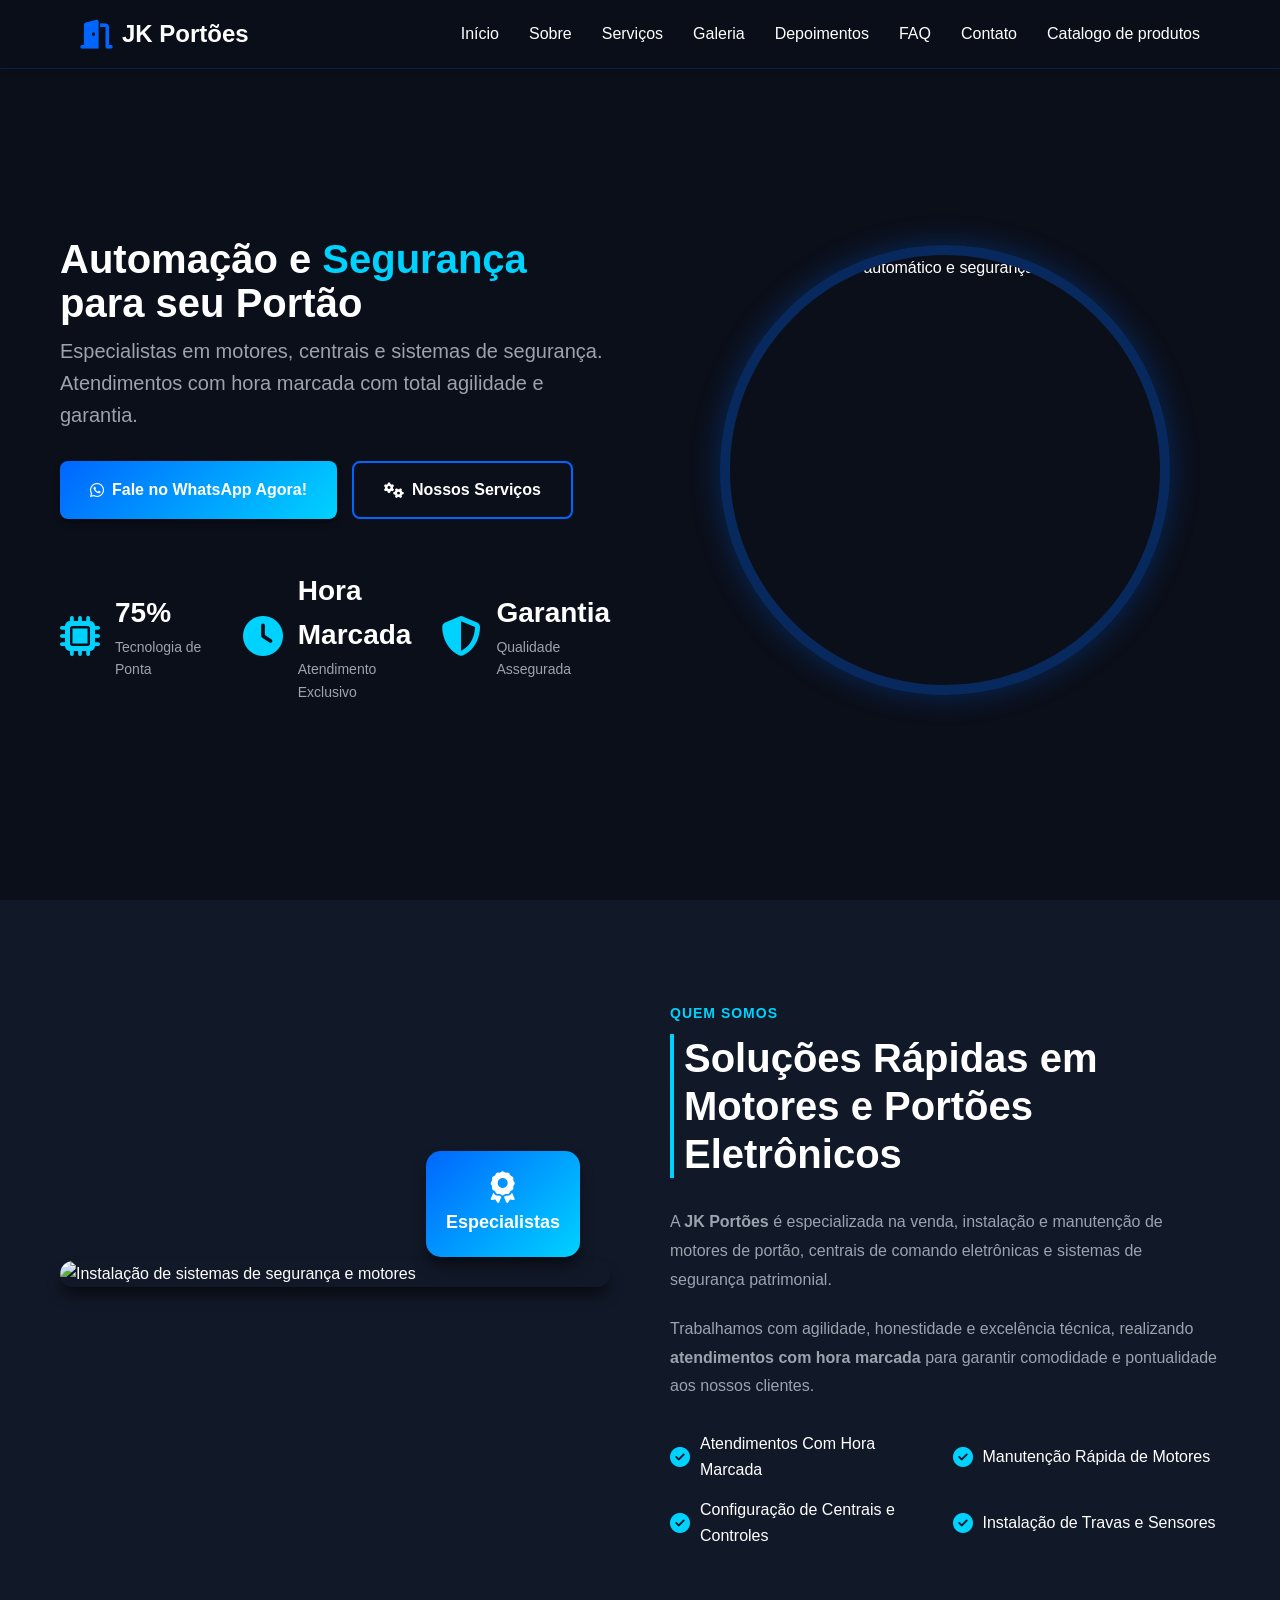
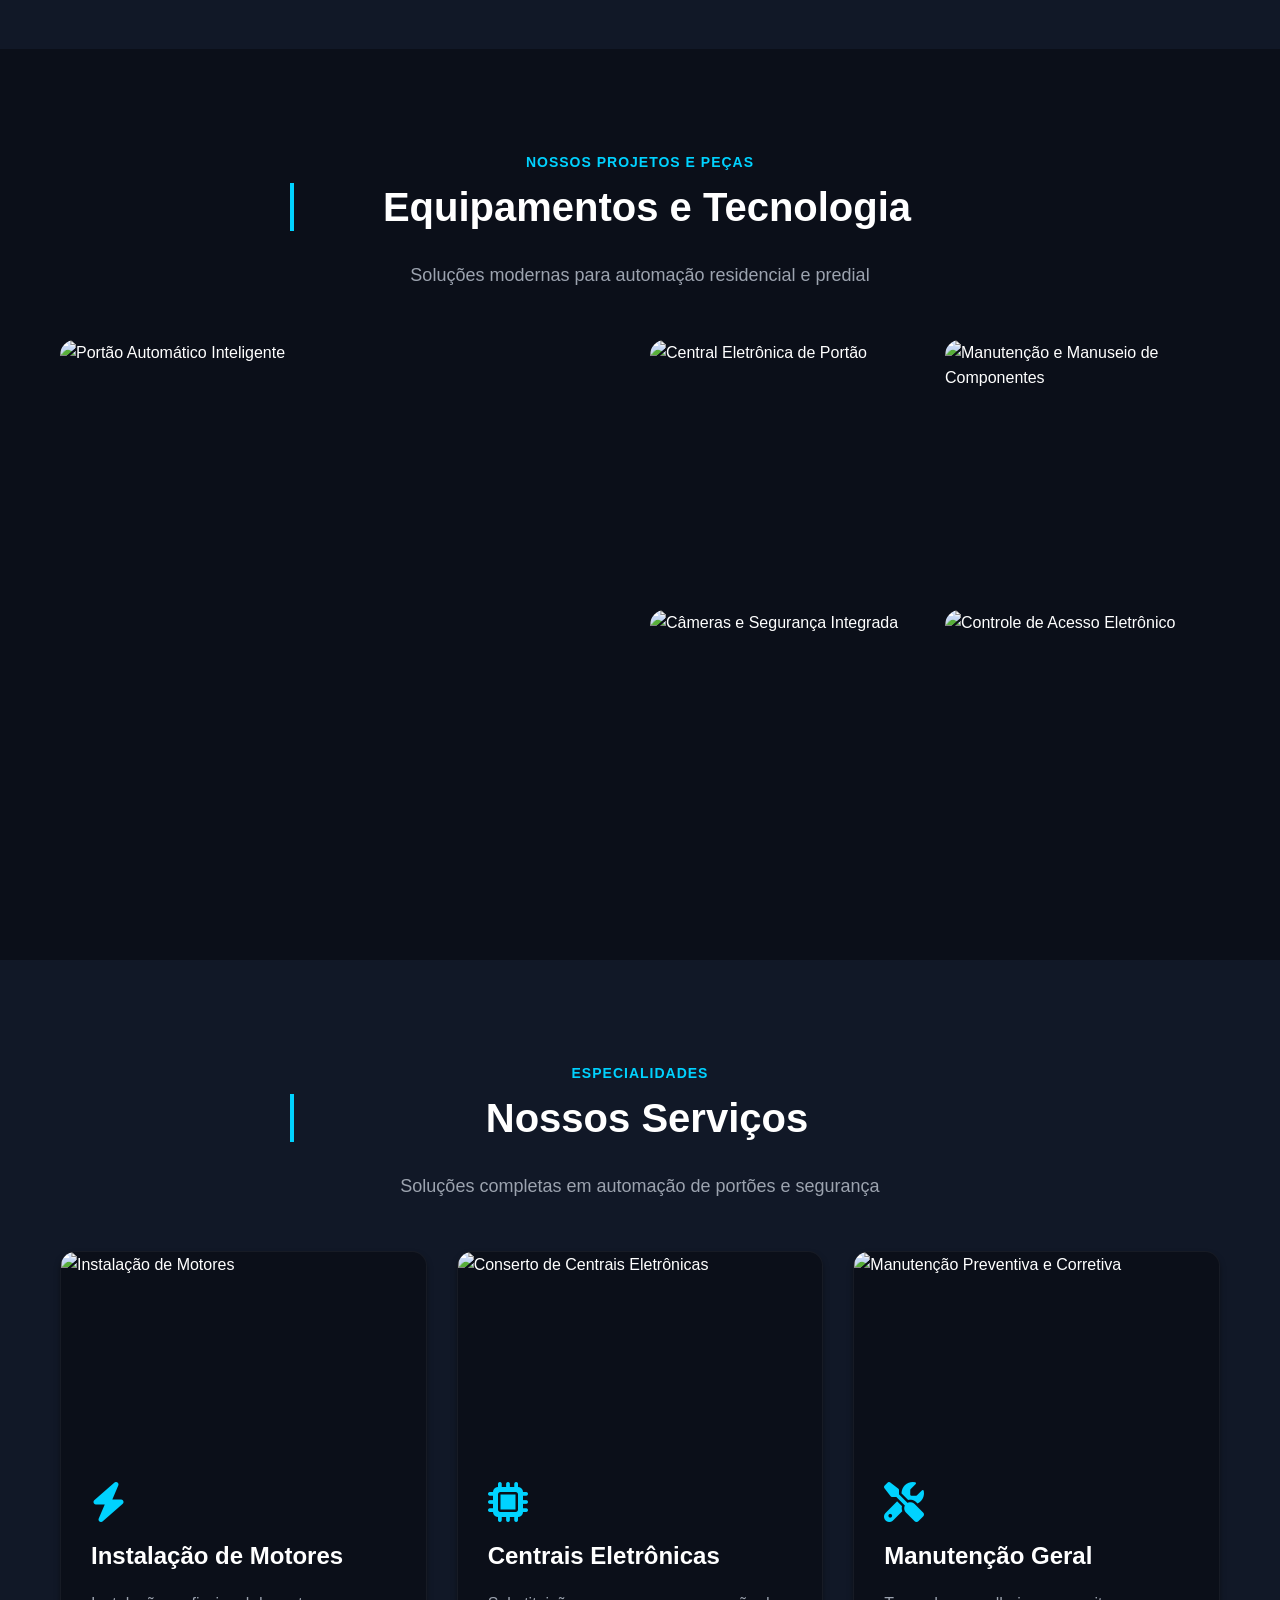
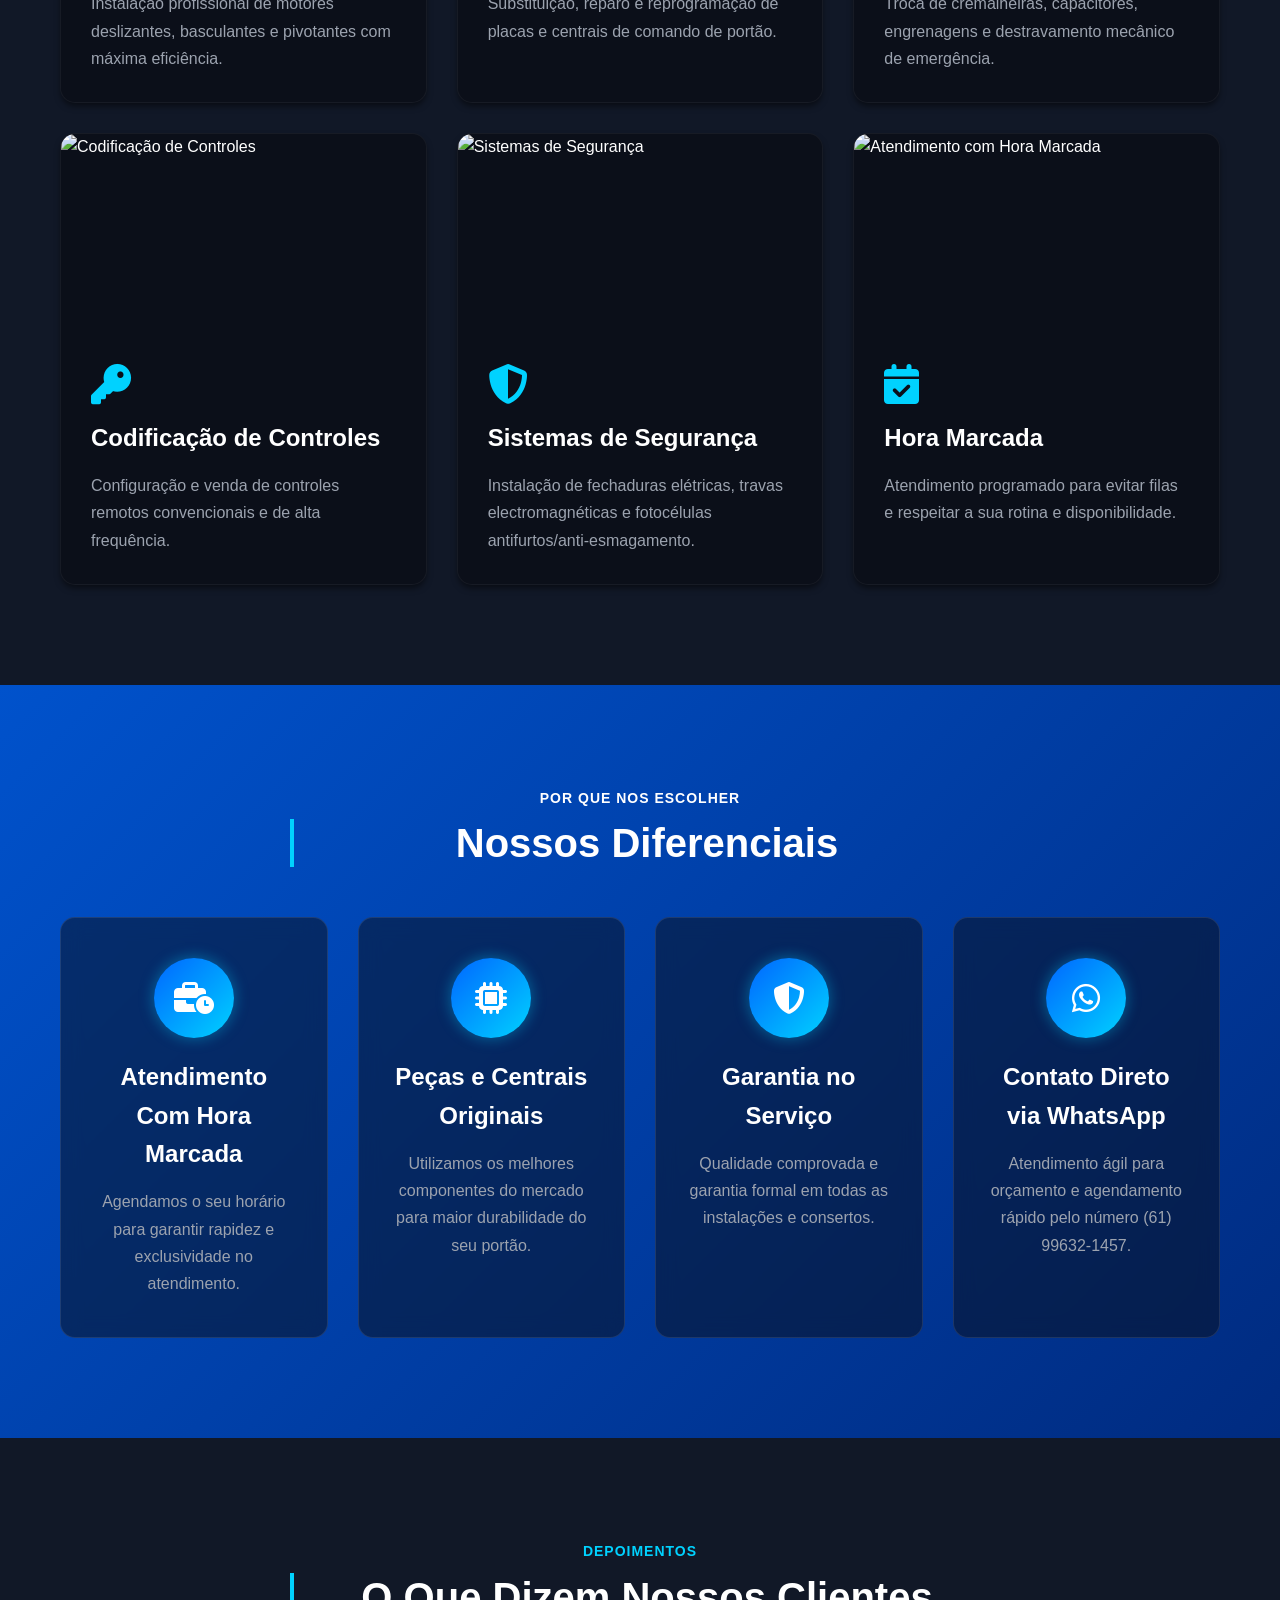
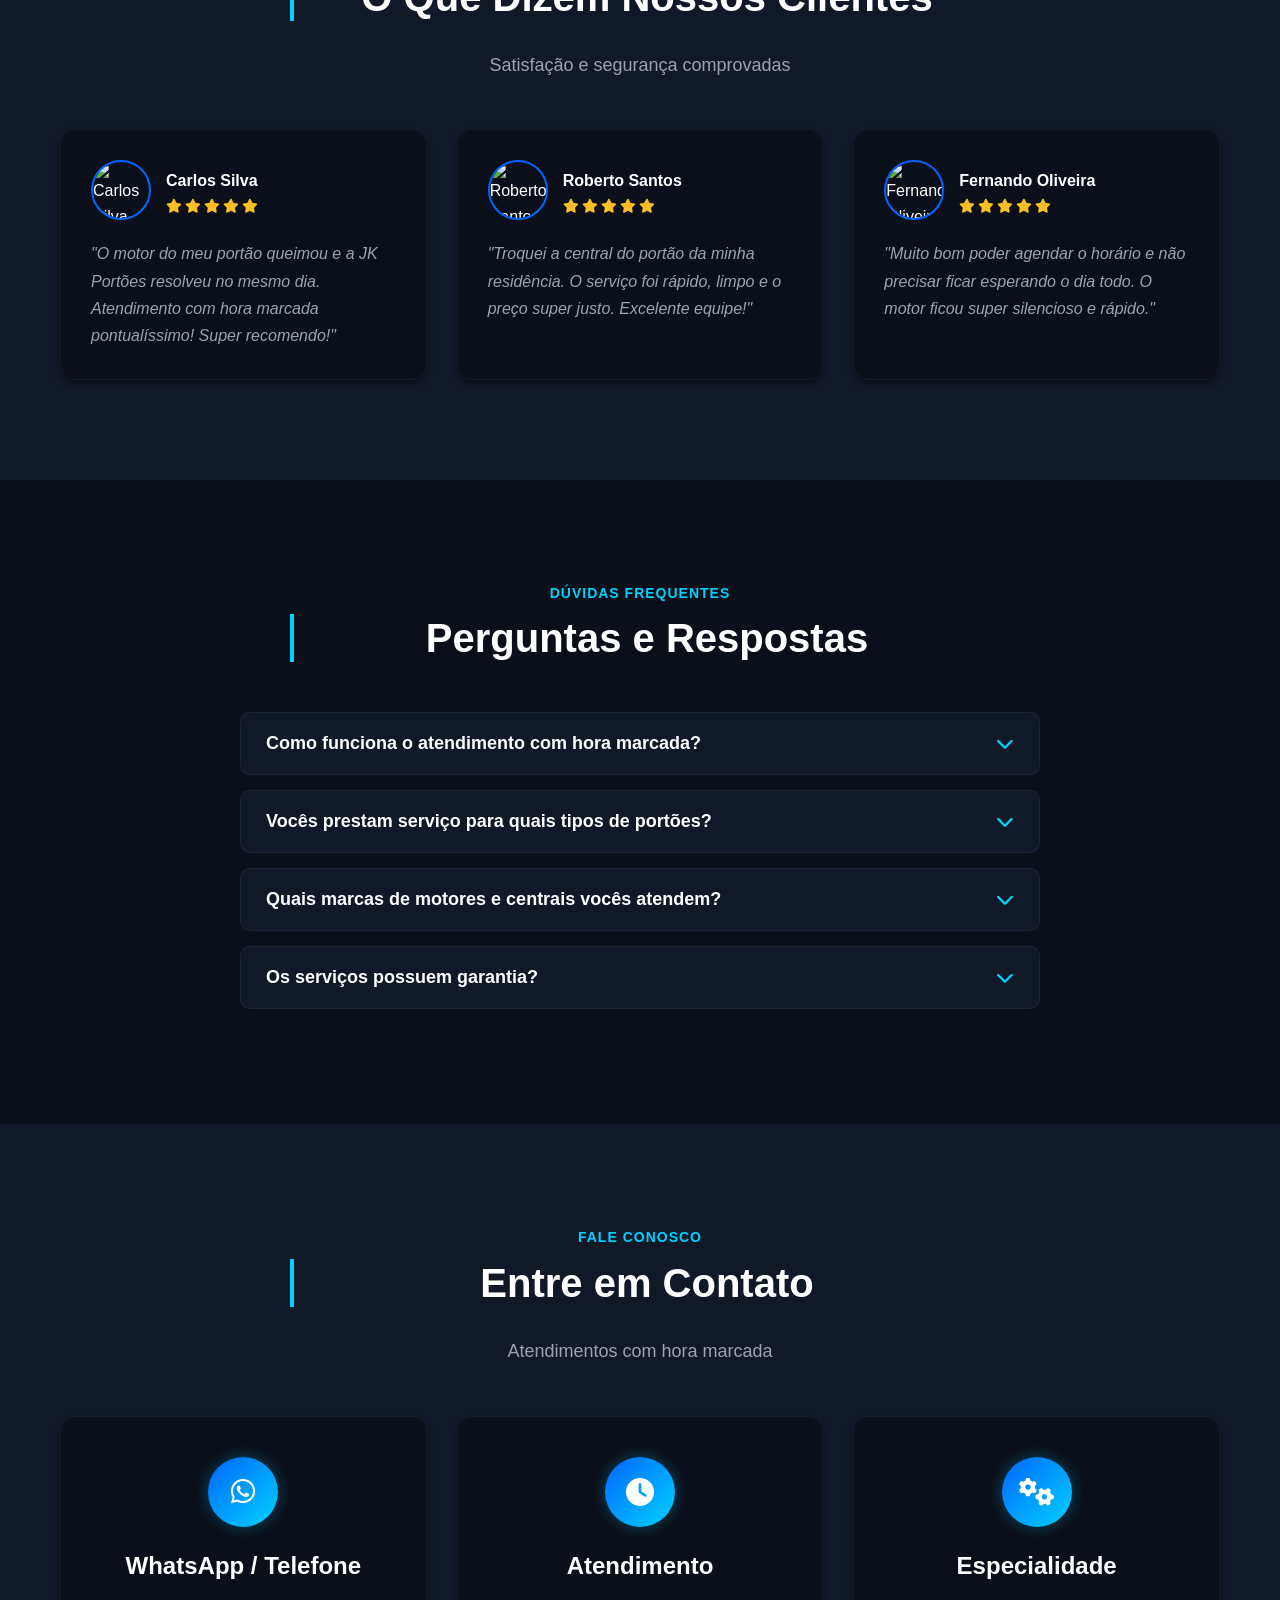
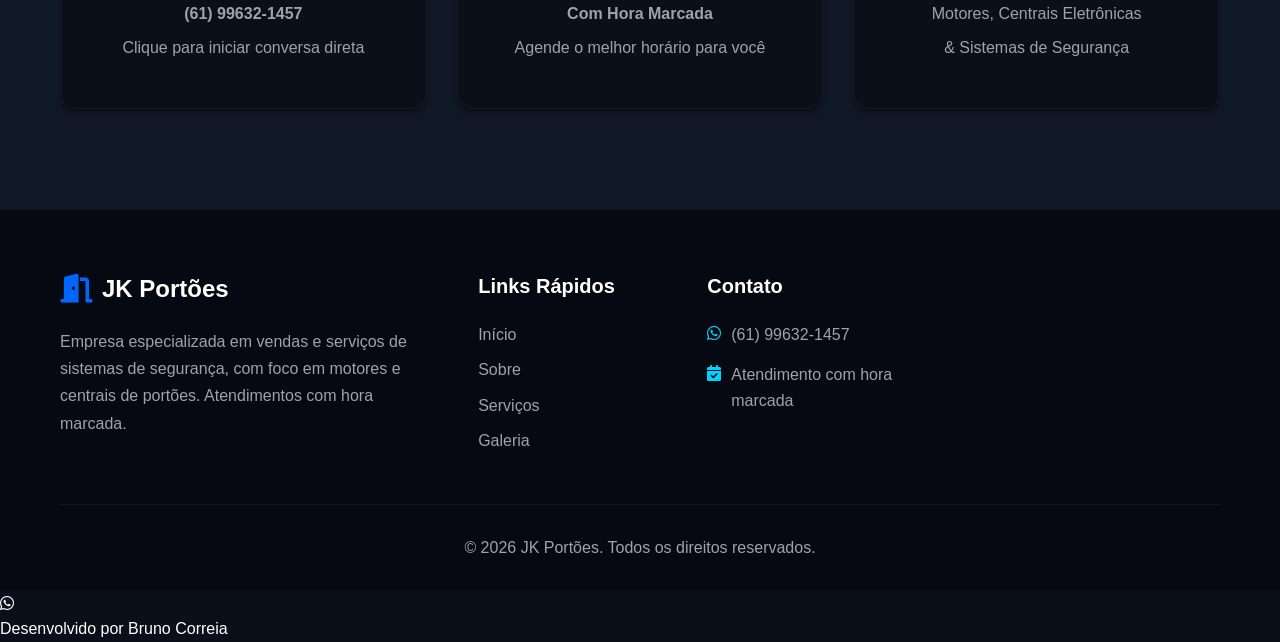
==== index.html @ 3cca9722 "primeiro commit" ====
<!DOCTYPE html>
<html lang="pt-BR">
<head>
    <meta charset="UTF-8">
    <meta name="viewport" content="width=device-width, initial-scale=1.0">
    <title>JK Portões - Motores, Centrais e Sistemas de Segurança</title>
    <meta name="description" content="Especialista em vendas, instalação e manutenção de motores de portão, centrais eletrônicas e sistemas de segurança. Atendimentos com hora marcada.">
    <link rel="stylesheet" href="style.css">
    <link rel="stylesheet" href="https://cdnjs.cloudflare.com/ajax/libs/font-awesome/6.4.0/css/all.min.css">
    <!-- <style>
        /* WhatsApp Floating Button Style */
        .whatsapp-float {
            position: fixed;
            width: 60px;
            height: 60px;
            bottom: 30px;
            right: 30px;
            background-color: #25d366;
            color: #FFF;
            border-radius: 50px;
            text-align: center;
            font-size: 32px;
            box-shadow: 2px 2px 10px rgba(0,0,0,0.3);
            z-index: 1000;
            display: flex;
            align-items: center;
            justify-content: center;
            text-decoration: none;
            transition: all 0.3s ease;
        }
        .whatsapp-float:hover {
            transform: scale(1.1);
            background-color: #128c7e;
            color: #fff;
        }
        .credits {
            text-align: center;
            padding: 15px 0;
            background-color: #111;
            color: #aaa;
            font-size: 14px;
            border-top: 1px solid #222;
        }
    </style> -->
</head>
<body>
    <!-- Header -->
    <header class="header" id="header">
        <div class="container">
            <div class="header-content">
                <div class="logo">
                    <i class="fas fa-door-open"></i>
                    <span>JK Portões</span>
                </div>
                <nav class="nav" id="nav">
                    <ul class="nav-list">
                        <li><a href="#home" class="nav-link">Início</a></li>
                        <li><a href="#about" class="nav-link">Sobre</a></li>
                        <li><a href="#services" class="nav-link">Serviços</a></li>
                        <li><a href="#gallery" class="nav-link">Galeria</a></li>
                        <li><a href="#testimonials" class="nav-link">Depoimentos</a></li>
                        <li><a href="#faq" class="nav-link">FAQ</a></li>
                        <li><a href="#contact" class="nav-link">Contato</a></li>
                        <li><a href="catalogo.html" class="nav-link">Catalogo de produtos</a></li>
                    </ul>
                </nav>
                <button class="mobile-toggle" id="mobileToggle" aria-label="Toggle menu">
                    <span></span>
                    <span></span>
                    <span></span>
                </button>
            </div>
        </div>
    </header>

    <!-- Hero Section -->
    <section class="hero" id="home">
        <div class="hero-bg"></div>
        <div class="container">
            <div class="hero-content">
                <div class="hero-text">
                    <h1 class="hero-title">
                        Automação e <span class="highlight">Segurança</span> para seu Portão
                    </h1>
                    <p class="hero-subtitle">
                        Especialistas em motores, centrais e sistemas de segurança. Atendimentos com hora marcada com total agilidade e garantia.
                    </p>
                    <div class="hero-buttons">
                        <a href="https://wa.me/5561996321457?text=Ol%C3%A1!%20Gostaria%20de%20agendar%20um%20atendimento%20para%20motores%20e%20sistemas%20de%20seguran%C3%A7a." target="_blank" class="btn btn-primary" style="background-color: #25d366; border-color: #25d366;">
                            <i class="fab fa-whatsapp"></i>
                            Fale no WhatsApp Agora!
                        </a>
                        <a href="#services" class="btn btn-secondary">
                            <i class="fas fa-cogs"></i>
                            Nossos Serviços
                        </a>
                    </div>
                    <div class="hero-stats">
                        <div class="stat-item">
                            <i class="fas fa-microchip"></i>
                            <div class="stat-content">
                                <span class="stat-number">100%</span>
                                <span class="stat-label">Tecnologia de Ponta</span>
                            </div>
                        </div>
                        <div class="stat-item">
                            <i class="fas fa-clock"></i>
                            <div class="stat-content">
                                <span class="stat-number">Hora Marcada</span>
                                <span class="stat-label">Atendimento Exclusivo</span>
                            </div>
                        </div>
                        <div class="stat-item">
                            <i class="fas fa-shield-alt"></i>
                            <div class="stat-content">
                                <span class="stat-number">Garantia</span>
                                <span class="stat-label">Qualidade Assegurada</span>
                            </div>
                        </div>
                    </div>
                </div>
                <div class="hero-image">
                    <div class="hero-circle">
                        <img src="https://images.unsplash.com/photo-1558002038-1055907df827?w=600&q=80" alt="Motor de portão automático e segurança">
                    </div>
                </div>
            </div>
        </div>
    </section>

    <!-- About Section -->
    <section class="about" id="about">
        <div class="container">
            <div class="about-content">
                <div class="about-image">
                    <img src="https://images.unsplash.com/photo-1581092160607-ee22621dd758?w=800&q=80" alt="Instalação de sistemas de segurança e motores">
                    <div class="about-badge">
                        <i class="fas fa-award"></i>
                        <span>Especialistas</span>
                    </div>
                </div>
                <div class="about-text">
                    <span class="section-subtitle">Quem Somos</span>
                    <h2 class="section-title">Soluções Rápidas em Motores e Portões Eletrônicos</h2>
                    <p class="about-description">
                        A <strong>JK Portões</strong> é especializada na venda, instalação e manutenção de motores de portão, centrais de comando eletrônicas e sistemas de segurança patrimonial.
                    </p>
                    <p class="about-description">
                        Trabalhamos com agilidade, honestidade e excelência técnica, realizando <strong>atendimentos com hora marcada</strong> para garantir comodidade e pontualidade aos nossos clientes.
                    </p>
                    <div class="about-features">
                        <div class="feature-item">
                            <i class="fas fa-check-circle"></i>
                            <span>Atendimentos Com Hora Marcada</span>
                        </div>
                        <div class="feature-item">
                            <i class="fas fa-check-circle"></i>
                            <span>Manutenção Rápida de Motores</span>
                        </div>
                        <div class="feature-item">
                            <i class="fas fa-check-circle"></i>
                            <span>Configuração de Centrais e Controles</span>
                        </div>
                        <div class="feature-item">
                            <i class="fas fa-check-circle"></i>
                            <span>Instalação de Travas e Sensores</span>
                        </div>
                    </div>
                </div>
            </div>
        </div>
    </section>

    <!-- Gallery Section -->
    <section class="gallery" id="gallery">
        <div class="container">
            <div class="section-header">
                <span class="section-subtitle">Nossos Projetos e Peças</span>
                <h2 class="section-title">Equipamentos e Tecnologia</h2>
                <p class="section-description">
                    Soluções modernas para automação residencial e predial
                </p>
            </div>
            <div class="gallery-grid">
                <div class="gallery-item gallery-large">
                    <img src="https://images.unsplash.com/photo-1558002038-1055907df827?w=800&q=80" alt="Portão Automático Inteligente">
                    <div class="gallery-overlay">
                        <i class="fas fa-search-plus"></i>
                    </div>
                </div>
                <div class="gallery-item">
                    <img src="https://images.unsplash.com/photo-1518770660439-4636190af475?w=600&q=80" alt="Central Eletrônica de Portão">
                    <div class="gallery-overlay">
                        <i class="fas fa-search-plus"></i>
                    </div>
                </div>
                <div class="gallery-item">
                    <img src="https://images.unsplash.com/photo-1581092335397-9583fe92d232?w=600&q=80" alt="Manutenção e Manuseio de Componentes">
                    <div class="gallery-overlay">
                        <i class="fas fa-search-plus"></i>
                    </div>
                </div>
                <div class="gallery-item">
                    <img src="https://images.unsplash.com/photo-1508614589041-895b88991e3e?w=600&q=80" alt="Câmeras e Segurança Integrada">
                    <div class="gallery-overlay">
                        <i class="fas fa-search-plus"></i>
                    </div>
                </div>
                <div class="gallery-item">
                    <img src="https://images.unsplash.com/photo-1563986768609-322da13575f3?w=600&q=80" alt="Controle de Acesso Eletrônico">
                    <div class="gallery-overlay">
                        <i class="fas fa-search-plus"></i>
                    </div>
                </div>
            </div>
        </div>
    </section>

    <!-- Services Section -->
    <section class="services" id="services">
        <div class="container">
            <div class="section-header">
                <span class="section-subtitle">Especialidades</span>
                <h2 class="section-title">Nossos Serviços</h2>
                <p class="section-description">
                    Soluções completas em automação de portões e segurança
                </p>
            </div>
            <div class="services-grid">
                <div class="service-card">
                    <div class="service-image">
                        <img src="https://images.unsplash.com/photo-1581092160607-ee22621dd758?w=400&q=80" alt="Instalação de Motores">
                    </div>
                    <div class="service-content">
                        <i class="fas fa-bolt"></i>
                        <h3>Instalação de Motores</h3>
                        <p>Instalação profissional de motores deslizantes, basculantes e pivotantes com máxima eficiência.</p>
                    </div>
                </div>
                <div class="service-card">
                    <div class="service-image">
                        <img src="https://images.unsplash.com/photo-1518770660439-4636190af475?w=400&q=80" alt="Conserto de Centrais Eletrônicas">
                    </div>
                    <div class="service-content">
                        <i class="fas fa-microchip"></i>
                        <h3>Centrais Eletrônicas</h3>
                        <p>Substituição, reparo e reprogramação de placas e centrais de comando de portão.</p>
                    </div>
                </div>
                <div class="service-card">
                    <div class="service-image">
                        <img src="https://images.unsplash.com/photo-1581092335397-9583fe92d232?w=400&q=80" alt="Manutenção Preventiva e Corretiva">
                    </div>
                    <div class="service-content">
                        <i class="fas fa-tools"></i>
                        <h3>Manutenção Geral</h3>
                        <p>Troca de cremalheiras, capacitores, engrenagens e destravamento mecânico de emergência.</p>
                    </div>
                </div>
                <div class="service-card">
                    <div class="service-image">
                        <img src="https://images.unsplash.com/photo-1563986768609-322da13575f3?w=400&q=80" alt="Codificação de Controles">
                    </div>
                    <div class="service-content">
                        <i class="fas fa-key"></i>
                        <h3>Codificação de Controles</h3>
                        <p>Configuração e venda de controles remotos convencionais e de alta frequência.</p>
                    </div>
                </div>
                <div class="service-card">
                    <div class="service-image">
                        <img src="https://images.unsplash.com/photo-1508614589041-895b88991e3e?w=400&q=80" alt="Sistemas de Segurança">
                    </div>
                    <div class="service-content">
                        <i class="fas fa-shield-alt"></i>
                        <h3>Sistemas de Segurança</h3>
                        <p>Instalação de fechaduras elétricas, travas electromagnéticas e fotocélulas antifurtos/anti-esmagamento.</p>
                    </div>
                </div>
                <div class="service-card">
                    <div class="service-image">
                        <img src="https://images.unsplash.com/photo-1558002038-1055907df827?w=400&q=80" alt="Atendimento com Hora Marcada">
                    </div>
                    <div class="service-content">
                        <i class="fas fa-calendar-check"></i>
                        <h3>Hora Marcada</h3>
                        <p>Atendimento programado para evitar filas e respeitar a sua rotina e disponibilidade.</p>
                    </div>
                </div>
            </div>
        </div>
    </section>

    <!-- Highlights Section -->
    <section class="highlights">
        <div class="container">
            <div class="section-header">
                <span class="section-subtitle">Por Que Nos Escolher</span>
                <h2 class="section-title">Nossos Diferenciais</h2>
            </div>
            <div class="highlights-grid">
                <div class="highlight-card">
                    <div class="highlight-icon">
                        <i class="fas fa-business-time"></i>
                    </div>
                    <h3>Atendimento Com Hora Marcada</h3>
                    <p>Agendamos o seu horário para garantir rapidez e exclusividade no atendimento.</p>
                </div>
                <div class="highlight-card">
                    <div class="highlight-icon">
                        <i class="fas fa-microchip"></i>
                    </div>
                    <h3>Peças e Centrais Originais</h3>
                    <p>Utilizamos os melhores componentes do mercado para maior durabilidade do seu portão.</p>
                </div>
                <div class="highlight-card">
                    <div class="highlight-icon">
                        <i class="fas fa-shield-alt"></i>
                    </div>
                    <h3>Garantia no Serviço</h3>
                    <p>Qualidade comprovada e garantia formal em todas as instalações e consertos.</p>
                </div>
                <div class="highlight-card">
                    <div class="highlight-icon">
                        <i class="fab fa-whatsapp"></i>
                    </div>
                    <h3>Contato Direto via WhatsApp</h3>
                    <p>Atendimento ágil para orçamento e agendamento rápido pelo número (61) 99632-1457.</p>
                </div>
            </div>
        </div>
    </section>

    <!-- Testimonials Section -->
    <section class="testimonials" id="testimonials">
        <div class="container">
            <div class="section-header">
                <span class="section-subtitle">Depoimentos</span>
                <h2 class="section-title">O Que Dizem Nossos Clientes</h2>
                <p class="section-description">
                    Satisfação e segurança comprovadas
                </p>
            </div>
            <div class="testimonials-grid">
                <div class="testimonial-card">
                    <div class="testimonial-header">
                        <img src="https://images.unsplash.com/photo-1472099645785-5658abf4ff4e?w=100&q=80" alt="Carlos Silva" class="testimonial-avatar">
                        <div class="testimonial-info">
                            <h4>Carlos Silva</h4>
                            <div class="testimonial-rating">
                                <i class="fas fa-star"></i>
                                <i class="fas fa-star"></i>
                                <i class="fas fa-star"></i>
                                <i class="fas fa-star"></i>
                                <i class="fas fa-star"></i>
                            </div>
                        </div>
                    </div>
                    <p class="testimonial-text">
                        "O motor do meu portão queimou e a JK Portões resolveu no mesmo dia. Atendimento com hora marcada pontualíssimo! Super recomendo!"
                    </p>
                </div>
                <div class="testimonial-card">
                    <div class="testimonial-header">
                        <img src="https://images.unsplash.com/photo-1507003211169-0a1dd7228f2d?w=100&q=80" alt="Roberto Santos" class="testimonial-avatar">
                        <div class="testimonial-info">
                            <h4>Roberto Santos</h4>
                            <div class="testimonial-rating">
                                <i class="fas fa-star"></i>
                                <i class="fas fa-star"></i>
                                <i class="fas fa-star"></i>
                                <i class="fas fa-star"></i>
                                <i class="fas fa-star"></i>
                            </div>
                        </div>
                    </div>
                    <p class="testimonial-text">
                        "Troquei a central do portão da minha residência. O serviço foi rápido, limpo e o preço super justo. Excelente equipe!"
                    </p>
                </div>
                <div class="testimonial-card">
                    <div class="testimonial-header">
                        <img src="https://images.unsplash.com/photo-1500648767791-00dcc994a43e?w=100&q=80" alt="Fernando Oliveira" class="testimonial-avatar">
                        <div class="testimonial-info">
                            <h4>Fernando Oliveira</h4>
                            <div class="testimonial-rating">
                                <i class="fas fa-star"></i>
                                <i class="fas fa-star"></i>
                                <i class="fas fa-star"></i>
                                <i class="fas fa-star"></i>
                                <i class="fas fa-star"></i>
                            </div>
                        </div>
                    </div>
                    <p class="testimonial-text">
                        "Muito bom poder agendar o horário e não precisar ficar esperando o dia todo. O motor ficou super silencioso e rápido."
                    </p>
                </div>
            </div>
        </div>
    </section>

    <!-- FAQ Section -->
    <section class="faq" id="faq">
        <div class="container">
            <div class="section-header">
                <span class="section-subtitle">Dúvidas Frequentes</span>
                <h2 class="section-title">Perguntas e Respostas</h2>
            </div>
            <div class="faq-container">
                <div class="faq-item">
                    <button class="faq-question">
                        <span>Como funciona o atendimento com hora marcada?</span>
                        <i class="fas fa-chevron-down"></i>
                    </button>
                    <div class="faq-answer">
                        <p>Você entra em contato pelo WhatsApp (61) 99632-1457, escolhe o melhor dia e horário para a avaliação/serviço, e nossa equipe comparece pontualmente ao local.</p>
                    </div>
                </div>
                <div class="faq-item">
                    <button class="faq-question">
                        <span>Vocês prestam serviço para quais tipos de portões?</span>
                        <i class="fas fa-chevron-down"></i>
                    </button>
                    <div class="faq-answer">
                        <p>Atendemos portões de motores deslizantes (correr), basculantes (levantar) e pivotantes (abrir), tanto residenciais quanto prediais/comerciais.</p>
                    </div>
                </div>
                <div class="faq-item">
                    <button class="faq-question">
                        <span>Quais marcas de motores e centrais vocês atendem?</span>
                        <i class="fas fa-chevron-down"></i>
                    </button>
                    <div class="faq-answer">
                        <p>Trabalhamos com as principais marcas do mercado (PPA, Rossi, Peccinin, Garen, Rossi, entre outras), garantindo peças compatíveis e originais.</p>
                    </div>
                </div>
                <div class="faq-item">
                    <button class="faq-question">
                        <span>Os serviços possuem garantia?</span>
                        <i class="fas fa-chevron-down"></i>
                    </button>
                    <div class="faq-answer">
                        <p>Sim! Todas as peças instaladas e serviços prestados possuem garantia total para sua segurança e tranquilidade.</p>
                    </div>
                </div>
            </div>
        </div>
    </section>

    <!-- Contact Section -->
    <section class="contact" id="contact">
        <div class="container">
            <div class="section-header">
                <span class="section-subtitle">Fale Conosco</span>
                <h2 class="section-title">Entre em Contato</h2>
                <p class="section-description">
                    Atendimentos com hora marcada
                </p>
            </div>
            <div class="contact-content">
                <div class="contact-info-grid">
                    <div class="contact-card">
                        <div class="contact-icon" style="color: #25d366;">
                            <i class="fab fa-whatsapp"></i>
                        </div>
                        <h3>WhatsApp / Telefone</h3>
                        <p><a href="https://wa.me/5561996321457?text=Ol%C3%A1!%20Preciso%20de%20atendimento%20para%20meu%20port%C3%A3o." target="_blank" style="text-decoration:none; color:inherit; font-weight:bold;">(61) 99632-1457</a></p>
                        <p>Clique para iniciar conversa direta</p>
                    </div>
                    <div class="contact-card">
                        <div class="contact-icon">
                            <i class="fas fa-clock"></i>
                        </div>
                        <h3>Atendimento</h3>
                        <p><strong>Com Hora Marcada</strong></p>
                        <p>Agende o melhor horário para você</p>
                    </div>
                    <div class="contact-card">
                        <div class="contact-icon">
                            <i class="fas fa-cogs"></i>
                        </div>
                        <h3>Especialidade</h3>
                        <p>Motores, Centrais Eletrônicas</p>
                        <p>& Sistemas de Segurança</p>
                    </div>
                </div>
            </div>
        </div>
    </section>

    <!-- Footer -->
    <footer class="footer">
        <div class="container">
            <div class="footer-content">
                <div class="footer-column">
                    <div class="footer-logo">
                        <i class="fas fa-door-open"></i>
                        <span>JK Portões</span>
                    </div>
                    <p class="footer-description">
                        Empresa especializada em vendas e serviços de sistemas de segurança, com foco em motores e centrais de portões. Atendimentos com hora marcada.
                    </p>
                </div>
                <div class="footer-column">
                    <h4>Links Rápidos</h4>
                    <ul class="footer-links">
                        <li><a href="#home">Início</a></li>
                        <li><a href="#about">Sobre</a></li>
                        <li><a href="#services">Serviços</a></li>
                        <li><a href="#gallery">Galeria</a></li>
                    </ul>
                </div>
                <div class="footer-column">
                    <h4>Contato</h4>
                    <ul class="footer-contact">
                        <li>
                            <i class="fab fa-whatsapp"></i>
                            <span>(61) 99632-1457</span>
                        </li>
                        <li>
                            <i class="fas fa-calendar-check"></i>
                            <span>Atendimento com hora marcada</span>
                        </li>
                    </ul>
                </div>
            </div>
            <div class="footer-bottom">
                <p>&copy; 2026 JK Portões. Todos os direitos reservados.</p>
            </div>
        </div>
    </footer>

    <!-- Flutuante do WhatsApp com mensagem chamativa -->
    <a href="https://wa.me/5561996321457?text=Ol%C3%A1!%20Vim%20pelo%20site%20e%20gostaria%20de%20solicitar%20um%20or%C3%A7amento%20para%20port%C3%A3o%2Fmotor!" class="whatsapp-float" target="_blank" title="Fale conosco no WhatsApp">
        <i class="fab fa-whatsapp"></i>
    </a>

    <!-- Scroll to Top Button -->
    <button class="scroll-to-top" id="scrollToTop" aria-label="Scroll to top">
        <i class="fas fa-chevron-up"></i>
    </button>

    <div class="credits">
        Desenvolvido por Bruno Correia
    </div>

    <script src="script.js"></script>
</body>
</html>
---- style.css ----
/* ===================================
   CSS Variables
   =================================== */
:root {
    --primary-color: #0066FF;
    --accent-color: #00D2FF;
    --highlight-red: #FF2A00;
    --dark-color: #0b0f19;
    --dark-card-color: #111827;
    --light-color: #1f293d;
    --gray-color: #9ca3af;
    --white-color: #ffffff;

    --gradient-primary: linear-gradient(135deg, #0052CC 0%, #002b80 100%);
    --gradient-accent: linear-gradient(135deg, #0066FF 0%, #00D2FF 100%);
    --gradient-dark: linear-gradient(135deg, #0b0f19 0%, #111827 100%);

    --shadow-sm: 0 1px 2px 0 rgb(0 0 0 / 0.5);
    --shadow-md: 0 4px 6px -1px rgb(0 0 0 / 0.5);
    --shadow-lg: 0 10px 15px -3px rgb(0 0 0 / 0.6);
    --shadow-xl: 0 20px 25px -5px rgb(0 0 0 / 0.7);

    --transition: all 0.3s ease;

    --font-primary: 'Segoe UI', Tahoma, Geneva, Verdana, sans-serif;
}

/* ===================================
   Reset & Base Styles
   =================================== */
* {
    margin: 0;
    padding: 0;
    box-sizing: border-box;
}

html {
    scroll-behavior: smooth;
}

body {
    font-family: var(--font-primary);
    color: var(--white-color);
    background-color: var(--dark-color);
    line-height: 1.6;
    overflow-x: hidden;
}

img {
    max-width: 100%;
    height: auto;
    display: block;
}

a {
    text-decoration: none;
    color: inherit;
}

ul {
    list-style: none;
}

button {
    border: none;
    background: none;
    cursor: pointer;
    font-family: inherit;
}

/* ===================================
   Utility Classes
   =================================== */
.container {
    max-width: 1200px;
    margin: 0 auto;
    padding: 0 20px;
}

.section-header {
    text-align: center;
    max-width: 700px;
    margin: 0 auto 50px;
}

.section-subtitle {
    display: inline-block;
    color: var(--accent-color);
    font-weight: 600;
    text-transform: uppercase;
    font-size: 0.875rem;
    letter-spacing: 1px;
    margin-bottom: 10px;
}

.section-title {
    font-size: 2.5rem;
    color: var(--white-color);
    margin-bottom: 15px;
    line-height: 1.2;
}

.section-description {
    color: var(--gray-color);
    font-size: 1.125rem;
}

.btn {
    display: inline-flex;
    align-items: center;
    gap: 8px;
    padding: 14px 30px;
    border-radius: 8px;
    font-weight: 600;
    transition: var(--transition);
    font-size: 1rem;
}

.btn-primary {
    background: var(--gradient-accent);
    color: var(--white-color);
    box-shadow: var(--shadow-md);
}

.btn-primary:hover {
    transform: translateY(-2px);
    box-shadow: 0 0 15px rgba(0, 210, 255, 0.4);
}

.btn-secondary {
    background: transparent;
    color: var(--white-color);
    border: 2px solid var(--primary-color);
}

.btn-secondary:hover {
    background: var(--primary-color);
    color: var(--white-color);
    box-shadow: 0 0 15px rgba(0, 102, 255, 0.4);
}

/* ===================================
   Header
   =================================== */
.header {
    position: fixed;
    top: 0;
    left: 0;
    right: 0;
    background: rgba(11, 15, 25, 0.95);
    backdrop-filter: blur(10px);
    box-shadow: 0 2px 10px rgba(0, 0, 0, 0.5);
    border-bottom: 1px solid rgba(0, 102, 255, 0.2);
    z-index: 1000;
    transition: var(--transition);
}

.header-content {
    display: flex;
    justify-content: space-between;
    align-items: center;
    padding: 15px 0;
}

.logo {
    display: flex;
    align-items: center;
    gap: 10px;
    font-size: 1.5rem;
    font-weight: 700;
    color: var(--white-color);
}

.logo i {
    color: var(--primary-color);
    font-size: 1.8rem;
}

.nav-list {
    display: flex;
    gap: 30px;
}

.nav-link {
    color: var(--white-color);
    font-weight: 500;
    position: relative;
    transition: var(--transition);
}

.nav-link::after {
    content: '';
    position: absolute;
    bottom: -5px;
    left: 0;
    width: 0;
    height: 2px;
    background: var(--accent-color);
    transition: var(--transition);
}

.nav-link:hover {
    color: var(--accent-color);
}

.nav-link:hover::after {
    width: 100%;
}

.mobile-toggle {
    display: none;
    flex-direction: column;
    gap: 5px;
    padding: 5px;
}

.mobile-toggle span {
    width: 25px;
    height: 3px;
    background: var(--accent-color);
    border-radius: 3px;
    transition: var(--transition);
}

/* ===================================
   Hero Section
   =================================== */
.hero {
    position: relative;
    min-height: 100vh;
    display: flex;
    align-items: center;
    padding: 120px 0 80px;
    overflow: hidden;
    background-color: var(--dark-color);
}

.hero-bg {
    position: absolute;
    top: 0;
    left: 0;
    right: 0;
    bottom: 0;
    background: linear-gradient(135deg, rgba(11, 15, 25, 0.95) 0%, rgba(0, 43, 128, 0.8) 100%),
                url('https://images.unsplash.com/photo-1486262715619-67b85e0b08d3?w=1920&q=80') center/cover no-repeat;
    z-index: -1;
}

.hero-content {
    display: grid;
    grid-template-columns: 1fr 1fr;
    gap: 60px;
    align-items: center;
}

.hero-title {
    font-size: 3.5rem;
    color: var(--white-color);
    line-height: 1.1;
    margin-bottom: 20px;
}

.hero-title .highlight {
    color: var(--accent-color);
}

.hero-subtitle {
    font-size: 1.25rem;
    color: var(--gray-color);
    margin-bottom: 30px;
}

.hero-buttons {
    display: flex;
    flex-wrap: wrap;
    gap: 15px;
    margin-bottom: 50px;
}

.hero-stats {
    display: grid;
    grid-template-columns: repeat(3, 1fr);
    gap: 30px;
}

.stat-item {
    display: flex;
    align-items: center;
    gap: 15px;
}

.stat-item i {
    font-size: 2.5rem;
    color: var(--accent-color);
}

.stat-content {
    display: flex;
    flex-direction: column;
}

.stat-number {
    font-size: 1.75rem;
    font-weight: 700;
    color: var(--white-color);
}

.stat-label {
    font-size: 0.875rem;
    color: var(--gray-color);
}

.hero-image {
    display: flex;
    justify-content: center;
    align-items: center;
}

.hero-circle {
    width: 450px;
    height: 450px;
    border-radius: 50%;
    overflow: hidden;
    border: 10px solid rgba(0, 102, 255, 0.3);
    box-shadow: 0 0 30px rgba(0, 102, 255, 0.3);
}

.hero-circle img {
    width: 100%;
    height: 100%;
    object-fit: cover;
}

/* ===================================
   About Section
   =================================== */
.about {
    padding: 100px 0;
    background: var(--dark-card-color);
}

.about-content {
    display: grid;
    grid-template-columns: 1fr 1fr;
    gap: 60px;
    align-items: center;
}

.about-image {
    position: relative;
}

.about-image img {
    border-radius: 15px;
    box-shadow: var(--shadow-lg);
    width: 100%;
}

.about-badge {
    position: absolute;
    bottom: 30px;
    right: 30px;
    background: var(--gradient-accent);
    color: var(--white-color);
    padding: 20px;
    border-radius: 15px;
    display: flex;
    flex-direction: column;
    align-items: center;
    gap: 5px;
    box-shadow: var(--shadow-lg);
}

.about-badge i {
    font-size: 2rem;
}

.about-badge span {
    font-weight: 700;
    font-size: 1.125rem;
}

.about-text .section-title {
    text-align: left;
}

.about-text .section-subtitle {
    margin-bottom: 10px;
}

.about-description {
    color: var(--gray-color);
    margin-bottom: 20px;
    line-height: 1.8;
}

.about-features {
    display: grid;
    grid-template-columns: 1fr 1fr;
    gap: 15px;
    margin-top: 30px;
}

.feature-item {
    display: flex;
    align-items: center;
    gap: 10px;
    color: var(--white-color);
}

.feature-item i {
    color: var(--accent-color);
    font-size: 1.25rem;
}

/* ===================================
   Gallery Section
   =================================== */
.gallery {
    padding: 100px 0;
    background: var(--dark-color);
}

.gallery-grid {
    display: grid;
    grid-template-columns: repeat(4, 1fr);
    grid-template-rows: repeat(2, 250px);
    gap: 20px;
}

.gallery-item {
    position: relative;
    border-radius: 15px;
    overflow: hidden;
    cursor: pointer;
}

.gallery-large {
    grid-column: span 2;
    grid-row: span 2;
}

.gallery-item img {
    width: 100%;
    height: 100%;
    object-fit: cover;
    transition: var(--transition);
}

.gallery-overlay {
    position: absolute;
    top: 0;
    left: 0;
    right: 0;
    bottom: 0;
    background: rgba(0, 102, 255, 0.8);
    display: flex;
    align-items: center;
    justify-content: center;
    opacity: 0;
    transition: var(--transition);
}

.gallery-overlay i {
    color: var(--white-color);
    font-size: 2rem;
}

.gallery-item:hover img {
    transform: scale(1.1);
}

.gallery-item:hover .gallery-overlay {
    opacity: 1;
}

/* ===================================
   Services Section
   =================================== */
.services {
    padding: 100px 0;
    background: var(--dark-card-color);
}

.services-grid {
    display: grid;
    grid-template-columns: repeat(auto-fit, minmax(350px, 1fr));
    gap: 30px;
}

.service-card {
    background: var(--dark-color);
    border: 1px solid rgba(255, 255, 255, 0.05);
    border-radius: 15px;
    overflow: hidden;
    box-shadow: var(--shadow-md);
    transition: var(--transition);
}

.service-card:hover {
    transform: translateY(-10px);
    border-color: var(--primary-color);
    box-shadow: 0 10px 20px rgba(0, 102, 255, 0.2);
}

.service-image {
    height: 200px;
    overflow: hidden;
}

.service-image img {
    width: 100%;
    height: 100%;
    object-fit: cover;
    transition: var(--transition);
}

.service-card:hover .service-image img {
    transform: scale(1.1);
}

.service-content {
    padding: 30px;
}

.service-content i {
    font-size: 2.5rem;
    color: var(--accent-color);
    margin-bottom: 15px;
}

.service-content h3 {
    font-size: 1.5rem;
    color: var(--white-color);
    margin-bottom: 15px;
}

.service-content p {
    color: var(--gray-color);
    line-height: 1.7;
}

/* ===================================
   Highlights Section
   =================================== */
.highlights {
    padding: 100px 0;
    background: var(--gradient-primary);
}

.highlights .section-subtitle,
.highlights .section-title {
    color: var(--white-color);
}

.highlights-grid {
    display: grid;
    grid-template-columns: repeat(auto-fit, minmax(250px, 1fr));
    gap: 30px;
}

.highlight-card {
    background: rgba(11, 15, 25, 0.5);
    backdrop-filter: blur(10px);
    padding: 40px 30px;
    border-radius: 15px;
    text-align: center;
    transition: var(--transition);
    border: 1px solid rgba(255, 255, 255, 0.1);
}

.highlight-card:hover {
    background: rgba(11, 15, 25, 0.7);
    transform: translateY(-10px);
    border-color: var(--accent-color);
}

.highlight-icon {
    width: 80px;
    height: 80px;
    background: var(--gradient-accent);
    border-radius: 50%;
    display: flex;
    align-items: center;
    justify-content: center;
    margin: 0 auto 20px;
    box-shadow: 0 0 15px rgba(0, 210, 255, 0.4);
}

.highlight-icon i {
    font-size: 2rem;
    color: var(--white-color);
}

.highlight-card h3 {
    font-size: 1.5rem;
    color: var(--white-color);
    margin-bottom: 15px;
}

.highlight-card p {
    color: var(--gray-color);
    line-height: 1.7;
}

/* ===================================
   Benefits Section
   =================================== */
.benefits {
    padding: 100px 0;
    background: var(--dark-color);
}

.benefits-grid {
    display: grid;
    grid-template-columns: repeat(auto-fit, minmax(250px, 1fr));
    gap: 40px;
}

.benefit-item {
    text-align: center;
}

.benefit-item i {
    font-size: 3rem;
    color: var(--accent-color);
    margin-bottom: 20px;
}

.benefit-item h4 {
    font-size: 1.25rem;
    color: var(--white-color);
    margin-bottom: 10px;
}

.benefit-item p {
    color: var(--gray-color);
}

/* ===================================
   Testimonials Section
   =================================== */
.testimonials {
    padding: 100px 0;
    background: var(--dark-card-color);
}

.testimonials-grid {
    display: grid;
    grid-template-columns: repeat(auto-fit, minmax(320px, 1fr));
    gap: 30px;
}

.testimonial-card {
    background: var(--dark-color);
    border: 1px solid rgba(255, 255, 255, 0.05);
    padding: 30px;
    border-radius: 15px;
    box-shadow: var(--shadow-md);
    transition: var(--transition);
}

.testimonial-card:hover {
    transform: translateY(-5px);
    border-color: var(--primary-color);
    box-shadow: var(--shadow-lg);
}

.testimonial-header {
    display: flex;
    align-items: center;
    gap: 15px;
    margin-bottom: 20px;
}

.testimonial-avatar {
    width: 60px;
    height: 60px;
    border-radius: 50%;
    object-fit: cover;
    border: 2px solid var(--primary-color);
}

.testimonial-info h4 {
    color: var(--white-color);
    margin-bottom: 5px;
}

.testimonial-rating {
    display: flex;
    gap: 3px;
}

.testimonial-rating i {
    color: #fbbf24;
    font-size: 0.875rem;
}

.testimonial-text {
    color: var(--gray-color);
    line-height: 1.7;
    font-style: italic;
}

/* ===================================
   FAQ Section
   =================================== */
.faq {
    padding: 100px 0;
    background: var(--dark-color);
}

.faq-container {
    max-width: 800px;
    margin: 0 auto;
}

.faq-item {
    background: var(--dark-card-color);
    border: 1px solid rgba(255, 255, 255, 0.05);
    border-radius: 10px;
    margin-bottom: 15px;
    overflow: hidden;
}

.faq-question {
    width: 100%;
    display: flex;
    justify-content: space-between;
    align-items: center;
    padding: 20px 25px;
    text-align: left;
    font-size: 1.125rem;
    font-weight: 600;
    color: var(--white-color);
    cursor: pointer;
    transition: var(--transition);
}

.faq-question:hover {
    background: rgba(0, 102, 255, 0.1);
}

.faq-question i {
    transition: var(--transition);
    color: var(--accent-color);
}

.faq-item.active .faq-question i {
    transform: rotate(180deg);
}

.faq-answer {
    max-height: 0;
    overflow: hidden;
    transition: max-height 0.3s ease;
}

.faq-answer p {
    padding: 0 25px 20px;
    color: var(--gray-color);
    line-height: 1.7;
}

.faq-item.active .faq-answer {
    max-height: 500px;
}

/* ===================================
   Contact Section
   =================================== */
.contact {
    padding: 100px 0;
    background: var(--dark-card-color);
}

.contact-info-grid {
    display: grid;
    grid-template-columns: repeat(auto-fit, minmax(280px, 1fr));
    gap: 30px;
}

.contact-card {
    background: var(--dark-color);
    border: 1px solid rgba(255, 255, 255, 0.05);
    padding: 40px 30px;
    border-radius: 15px;
    text-align: center;
    box-shadow: var(--shadow-md);
    transition: var(--transition);
}

.contact-card:hover {
    transform: translateY(-10px);
    border-color: var(--primary-color);
    box-shadow: var(--shadow-lg);
}

.contact-icon {
    width: 70px;
    height: 70px;
    background: var(--gradient-accent);
    border-radius: 50%;
    display: flex;
    align-items: center;
    justify-content: center;
    margin: 0 auto 20px;
    box-shadow: 0 0 15px rgba(0, 210, 255, 0.3);
}

.contact-icon i {
    font-size: 1.75rem;
    color: var(--white-color);
}

.contact-card h3 {
    font-size: 1.5rem;
    color: var(--white-color);
    margin-bottom: 15px;
}

.contact-card p {
    color: var(--gray-color);
    line-height: 1.8;
    margin-bottom: 5px;
}

/* ===================================
   Footer
   =================================== */
.footer {
    background: #060911;
    color: var(--gray-color);
    padding: 60px 0 0;
    border-top: 1px solid rgba(255, 255, 255, 0.05);
}

.footer-content {
    display: grid;
    grid-template-columns: 2fr 1fr 1fr 1.5fr;
    gap: 40px;
    padding-bottom: 40px;
    border-bottom: 1px solid rgba(255, 255, 255, 0.05);
}

.footer-logo {
    display: flex;
    align-items: center;
    gap: 10px;
    font-size: 1.5rem;
    font-weight: 700;
    color: var(--white-color);
    margin-bottom: 20px;
}

.footer-logo i {
    color: var(--primary-color);
    font-size: 1.8rem;
}

.footer-description {
    line-height: 1.7;
    margin-bottom: 20px;
}

.footer-social {
    display: flex;
    gap: 15px;
}

.footer-social a {
    width: 40px;
    height: 40px;
    background: rgba(255, 255, 255, 0.05);
    border-radius: 50%;
    display: flex;
    align-items: center;
    justify-content: center;
    color: var(--white-color);
    transition: var(--transition);
}

.footer-social a:hover {
    background: var(--gradient-accent);
    color: var(--white-color);
    box-shadow: 0 0 10px rgba(0, 210, 255, 0.5);
}

.footer-column h4 {
    color: var(--white-color);
    font-size: 1.25rem;
    margin-bottom: 20px;
}

.footer-links li {
    margin-bottom: 10px;
}

.footer-links a {
    transition: var(--transition);
}

.footer-links a:hover {
    color: var(--accent-color);
    padding-left: 5px;
}

.footer-contact li {
    display: flex;
    align-items: flex-start;
    gap: 10px;
    margin-bottom: 15px;
}

.footer-contact i {
    color: var(--accent-color);
    margin-top: 3px;
}

.footer-bottom {
    padding: 30px 0;
    text-align: center;
}

/* ===================================
   Scroll to Top Button
   =================================== */
.scroll-to-top {
    position: fixed;
    bottom: 30px;
    right: 30px;
    width: 50px;
    height: 50px;
    background: var(--gradient-accent);
    color: var(--white-color);
    border-radius: 50%;
    display: flex;
    align-items: center;
    justify-content: center;
    box-shadow: var(--shadow-lg);
    opacity: 0;
    visibility: hidden;
    transition: var(--transition);
    z-index: 999;
}

.scroll-to-top.active {
    opacity: 1;
    visibility: visible;
}

.scroll-to-top:hover {
    transform: translateY(-5px);
    box-shadow: 0 0 15px rgba(0, 210, 255, 0.5);
}

/* ===================================
   Responsive Design
   =================================== */
@media (max-width: 1024px) {
    .section-title {
        font-size: 2rem;
    }

    .hero-content {
        grid-template-columns: 1fr;
    }

    .hero-image {
        display: none;
    }

    .about-content {
        grid-template-columns: 1fr;
    }

    .gallery-grid {
        grid-template-columns: repeat(2, 1fr);
    }

    .footer-content {
        grid-template-columns: 1fr 1fr;
    }
}

@media (max-width: 768px) {
    .nav {
        position: fixed;
        top: 70px;
        left: 0;
        right: 0;
        background: var(--dark-card-color);
        border-bottom: 1px solid rgba(255, 255, 255, 0.1);
        max-height: 0;
        overflow: hidden;
        transition: var(--transition);
        box-shadow: var(--shadow-lg);
    }

    .nav.active {
        max-height: 500px;
    }

    .nav-list {
        flex-direction: column;
        padding: 20px;
        gap: 0;
    }

    .nav-list li {
        border-bottom: 1px solid rgba(255, 255, 255, 0.05);
    }

    .nav-link {
        display: block;
        padding: 15px 0;
    }

    .mobile-toggle {
        display: flex;
    }

    .mobile-toggle.active span:nth-child(1) {
        transform: rotate(45deg) translate(7px, 7px);
    }

    .mobile-toggle.active span:nth-child(2) {
        opacity: 0;
    }

    .mobile-toggle.active span:nth-child(3) {
        transform: rotate(-45deg) translate(7px, -7px);
    }

    .hero-title {
        font-size: 2.5rem;
    }

    .hero-stats {
        grid-template-columns: 1fr;
    }

    .hero-buttons {
        flex-direction: column;
    }

    .btn {
        width: 100%;
        justify-content: center;
    }

    .services-grid {
        grid-template-columns: 1fr;
    }

    .gallery-grid {
        grid-template-columns: 1fr;
        grid-template-rows: auto;
    }

    .gallery-large {
        grid-column: span 1;
        grid-row: span 1;
    }

    .footer-content {
        grid-template-columns: 1fr;
    }

    .scroll-to-top {
        bottom: 20px;
        right: 20px;
    }
}

@media (max-width: 480px) {
    .section-title {
        font-size: 1.75rem;
    }

    .hero-title {
        font-size: 2rem;
    }

    .hero-subtitle {
        font-size: 1rem;
    }

    .stat-number {
        font-size: 1.5rem;
    }

    .about-features {
        grid-template-columns: 1fr;
    }

    .hero-circle {
        width: 300px;
        height: 300px;
    }
}

/* ===================================
   Variáveis & Configurações de Cores (JK Portões)
   =================================== */
:root {
    --primary-color: #0066FF;
    --accent-color: #00D2FF;
    --dark-color: #0b0f19;
    --dark-card-color: #111827;
    --gray-color: #9ca3af;
    --white-color: #ffffff;
    --green-whatsapp: #25D366;
    --font-primary: 'Segoe UI', Tahoma, Geneva, Verdana, sans-serif;
}

* {
    margin: 0;
    padding: 0;
    box-sizing: border-box;
}

body {
    font-family: var(--font-primary);
    background-color: var(--dark-color);
    color: var(--white-color);
    line-height: 1.6;
}

.container {
    max-width: 1200px;
    margin: 0 auto;
    padding: 0 20px;
}

/* Header */
.header {
    position: fixed;
    top: 0; left: 0; right: 0;
    background: rgba(11, 15, 25, 0.95);
    backdrop-filter: blur(10px);
    border-bottom: 1px solid rgba(0, 102, 255, 0.2);
    z-index: 1000;
}

.header-content {
    display: flex;
    justify-content: space-between;
    align-items: center;
    padding: 15px 20px;
}

.logo {
    font-size: 1.5rem;
    font-weight: bold;
    color: var(--white-color);
    text-decoration: none;
    display: flex;
    align-items: center;
    gap: 10px;
}

.logo i { color: var(--primary-color); }

.cart-btn {
    background: var(--primary-color);
    color: var(--white-color);
    border: none;
    padding: 10px 20px;
    border-radius: 8px;
    cursor: pointer;
    font-weight: 600;
    display: flex;
    align-items: center;
    gap: 10px;
    transition: 0.3s;
}

.cart-btn:hover {
    background: var(--accent-color);
    color: var(--dark-color);
}

.cart-count {
    background: var(--dark-color);
    color: var(--white-color);
    padding: 2px 8px;
    border-radius: 50%;
    font-size: 0.85rem;
}

/* Banner */
.hero-catalogo {
    padding: 120px 0 40px;
    text-align: center;
    display: flex;
    flex-direction: column;
    width: 100%;
}

.hero-title { font-size: 2.5rem; margin-bottom: 10px; }
.highlight { color: var(--accent-color); }
.hero-subtitle { color: var(--gray-color); }

/* Catálogo */
.catalog-section { 
    padding: 40px 20px; 
    width: 100%;
}
.section-title { margin-bottom: 30px; border-left: 4px solid var(--accent-color); padding-left: 10px; }

.products-grid {
    display: grid;
    grid-template-columns: repeat(auto-fit, minmax(260px, 1fr));
    gap: 25px;
}

.product-card {
    background: var(--dark-card-color);
    border: 1px solid rgba(255, 255, 255, 0.05);
    border-radius: 12px;
    padding: 20px;
    display: flex;
    flex-direction: column;
    justify-content: space-between;
    transition: 0.3s;
}

.product-card:hover {
    transform: translateY(-5px);
    border-color: var(--primary-color);
    box-shadow: 0 5px 15px rgba(0, 102, 255, 0.2);
}

.product-icon {
    font-size: 3rem;
    color: var(--accent-color);
    text-align: center;
    margin-bottom: 15px;
}

.product-title { font-size: 1.2rem; margin-bottom: 8px; }
.product-desc { color: var(--gray-color); font-size: 0.9rem; margin-bottom: 15px; }

.product-price {
    font-size: 1.3rem;
    font-weight: bold;
    color: var(--white-color);
    margin-bottom: 15px;
}

.btn-add-cart {
    width: 100%;
    background: transparent;
    color: var(--accent-color);
    border: 2px solid var(--accent-color);
    padding: 10px;
    border-radius: 6px;
    font-weight: 600;
    cursor: pointer;
    transition: 0.3s;
}

.btn-add-cart:hover {
    background: var(--accent-color);
    color: var(--dark-color);
}

/* Modal Carrinho */
.cart-modal-overlay {
    position: fixed;
    top: 0; left: 0; width: 100%; height: 100%;
    background: rgba(0, 0, 0, 0.8);
    display: none;
    justify-content: flex-end;
    z-index: 1001;
}

.cart-modal-overlay.active { display: flex; }

.cart-modal {
    background: var(--dark-card-color);
    width: 100%;
    max-width: 400px;
    height: 100%;
    padding: 25px;
    display: flex;
    flex-direction: column;
    justify-content: space-between;
}

.cart-header {
    display: flex;
    justify-content: space-between;
    align-items: center;
    border-bottom: 1px solid rgba(255, 255, 255, 0.1);
    padding-bottom: 15px;
}

.close-btn {
    background: none;
    border: none;
    color: var(--white-color);
    font-size: 2rem;
    cursor: pointer;
}

.cart-items {
    flex: 1;
    overflow-y: auto;
    margin: 20px 0;
}

.cart-item {
    display: flex;
    justify-content: space-between;
    align-items: center;
    margin-bottom: 15px;
    background: var(--dark-color);
    padding: 10px;
    border-radius: 8px;
}

.cart-item-title { font-size: 0.95rem; font-weight: 600; }
.cart-item-price { color: var(--accent-color); font-size: 0.85rem; }

.remove-item {
    color: #ff4d4d;
    background: none;
    border: none;
    cursor: pointer;
    font-size: 1rem;
}

.cart-footer {
    border-top: 1px solid rgba(255, 255, 255, 0.1);
    padding-top: 15px;
}

.cart-total {
    display: flex;
    justify-content: space-between;
    font-size: 1.2rem;
    margin-bottom: 15px;
}

.btn-checkout {
    width: 100%;
    background: var(--green-whatsapp);
    color: var(--white-color);
    border: none;
    padding: 12px;
    border-radius: 8px;
    font-weight: bold;
    font-size: 1rem;
    cursor: pointer;
    display: flex;
    align-items: center;
    justify-content: center;
    gap: 10px;
}

.btn-checkout:hover { opacity: 0.9; }
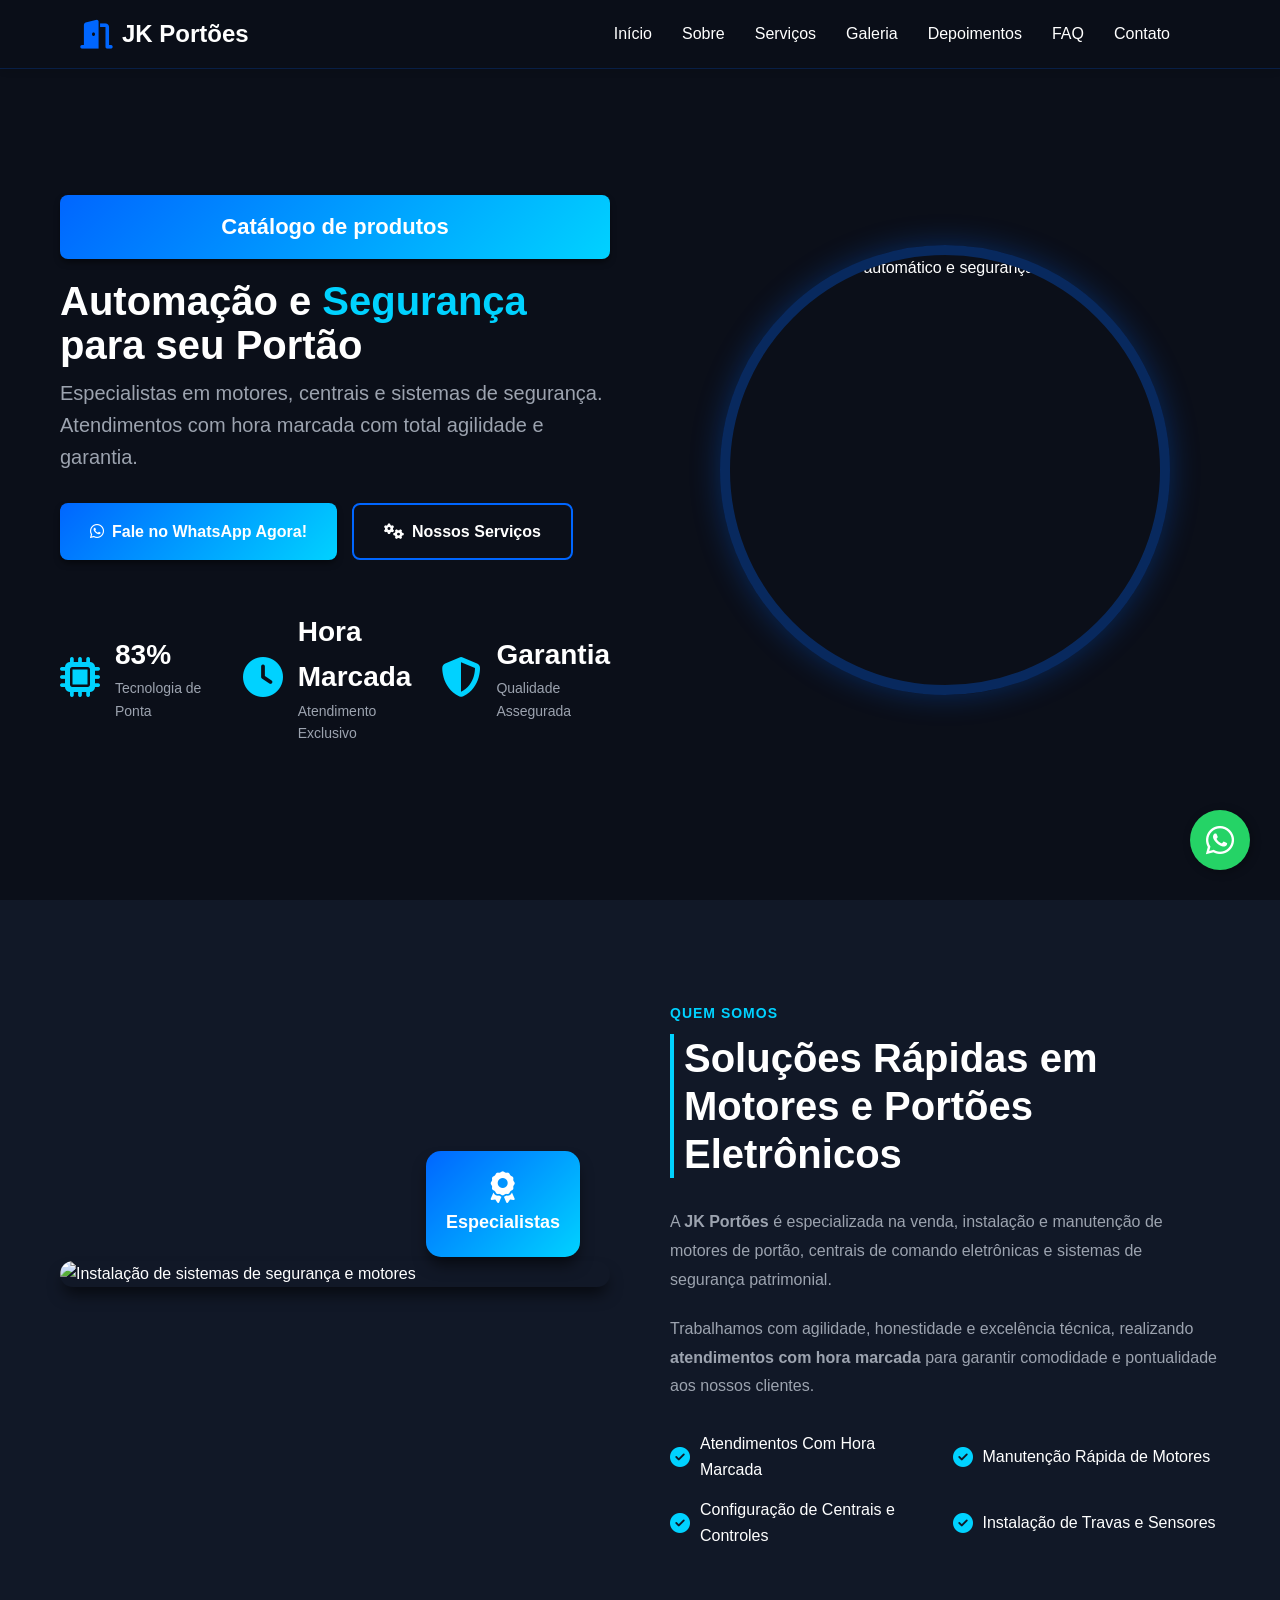
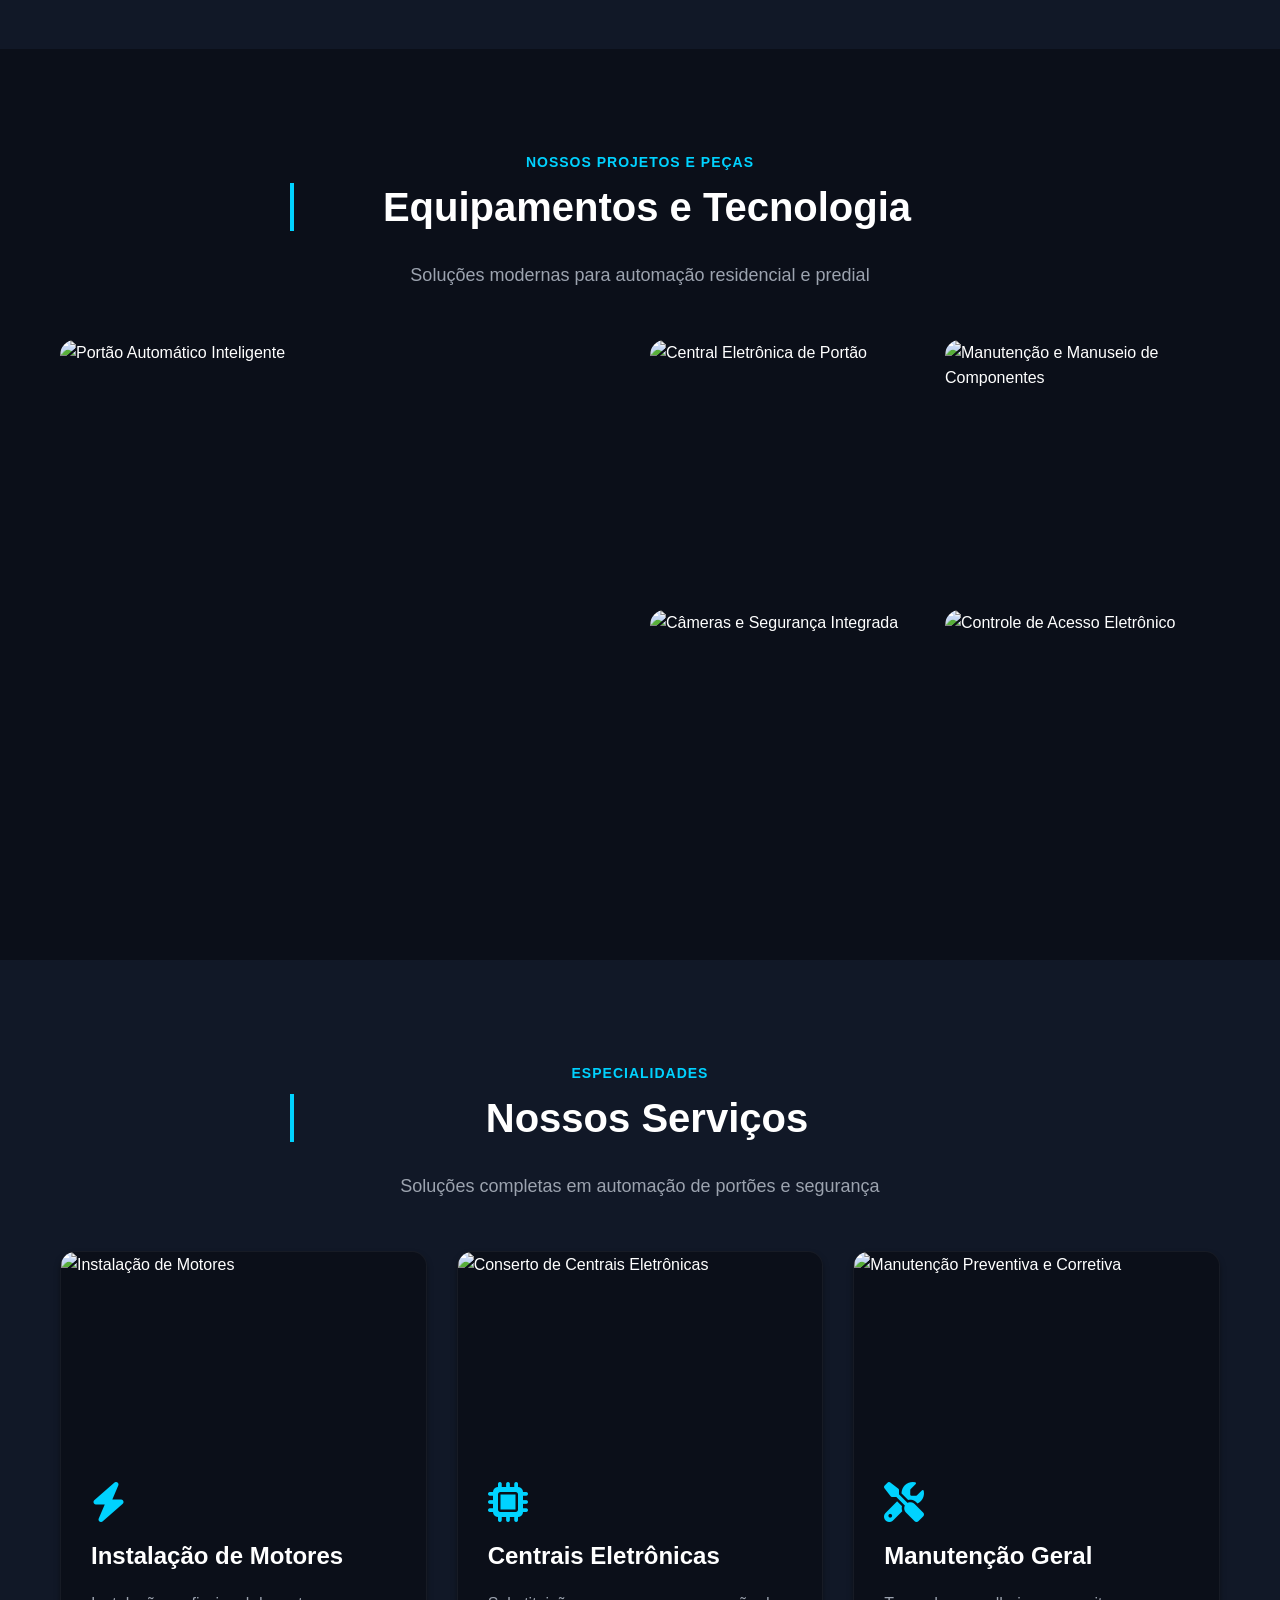
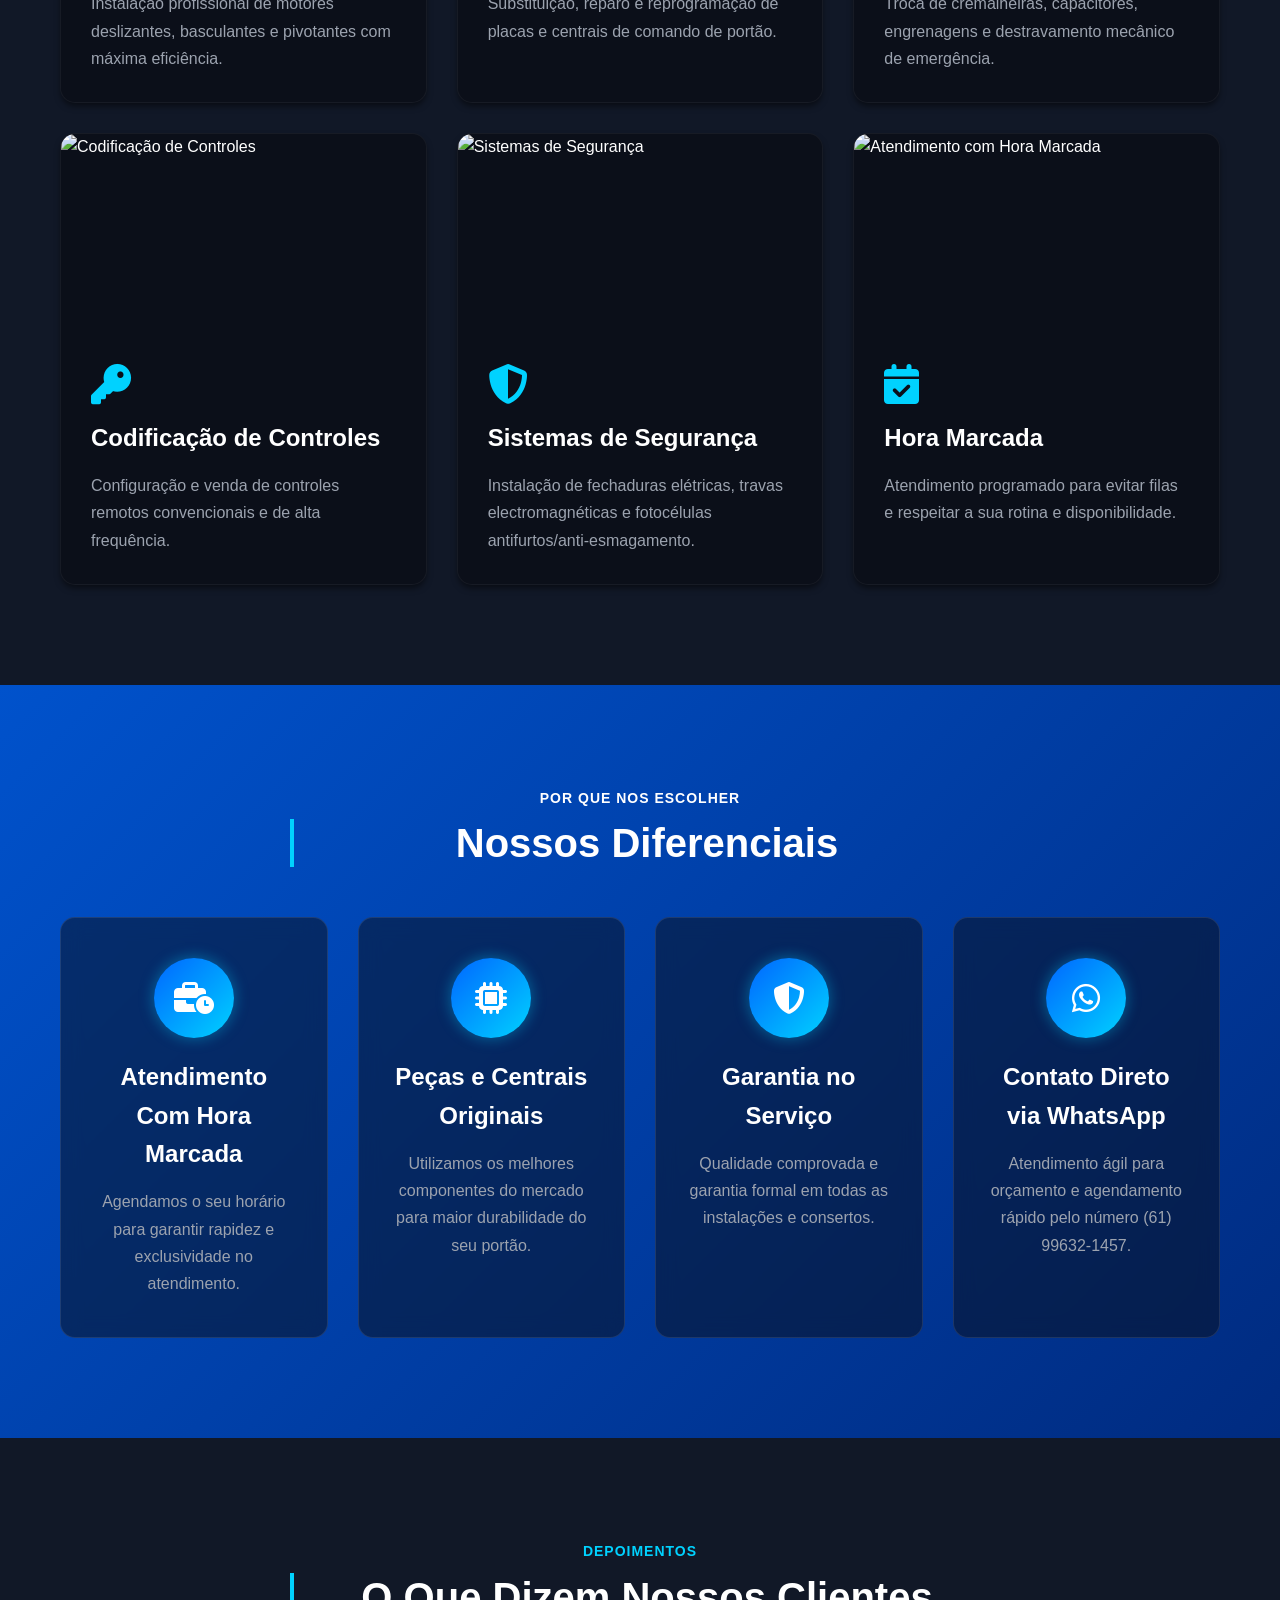
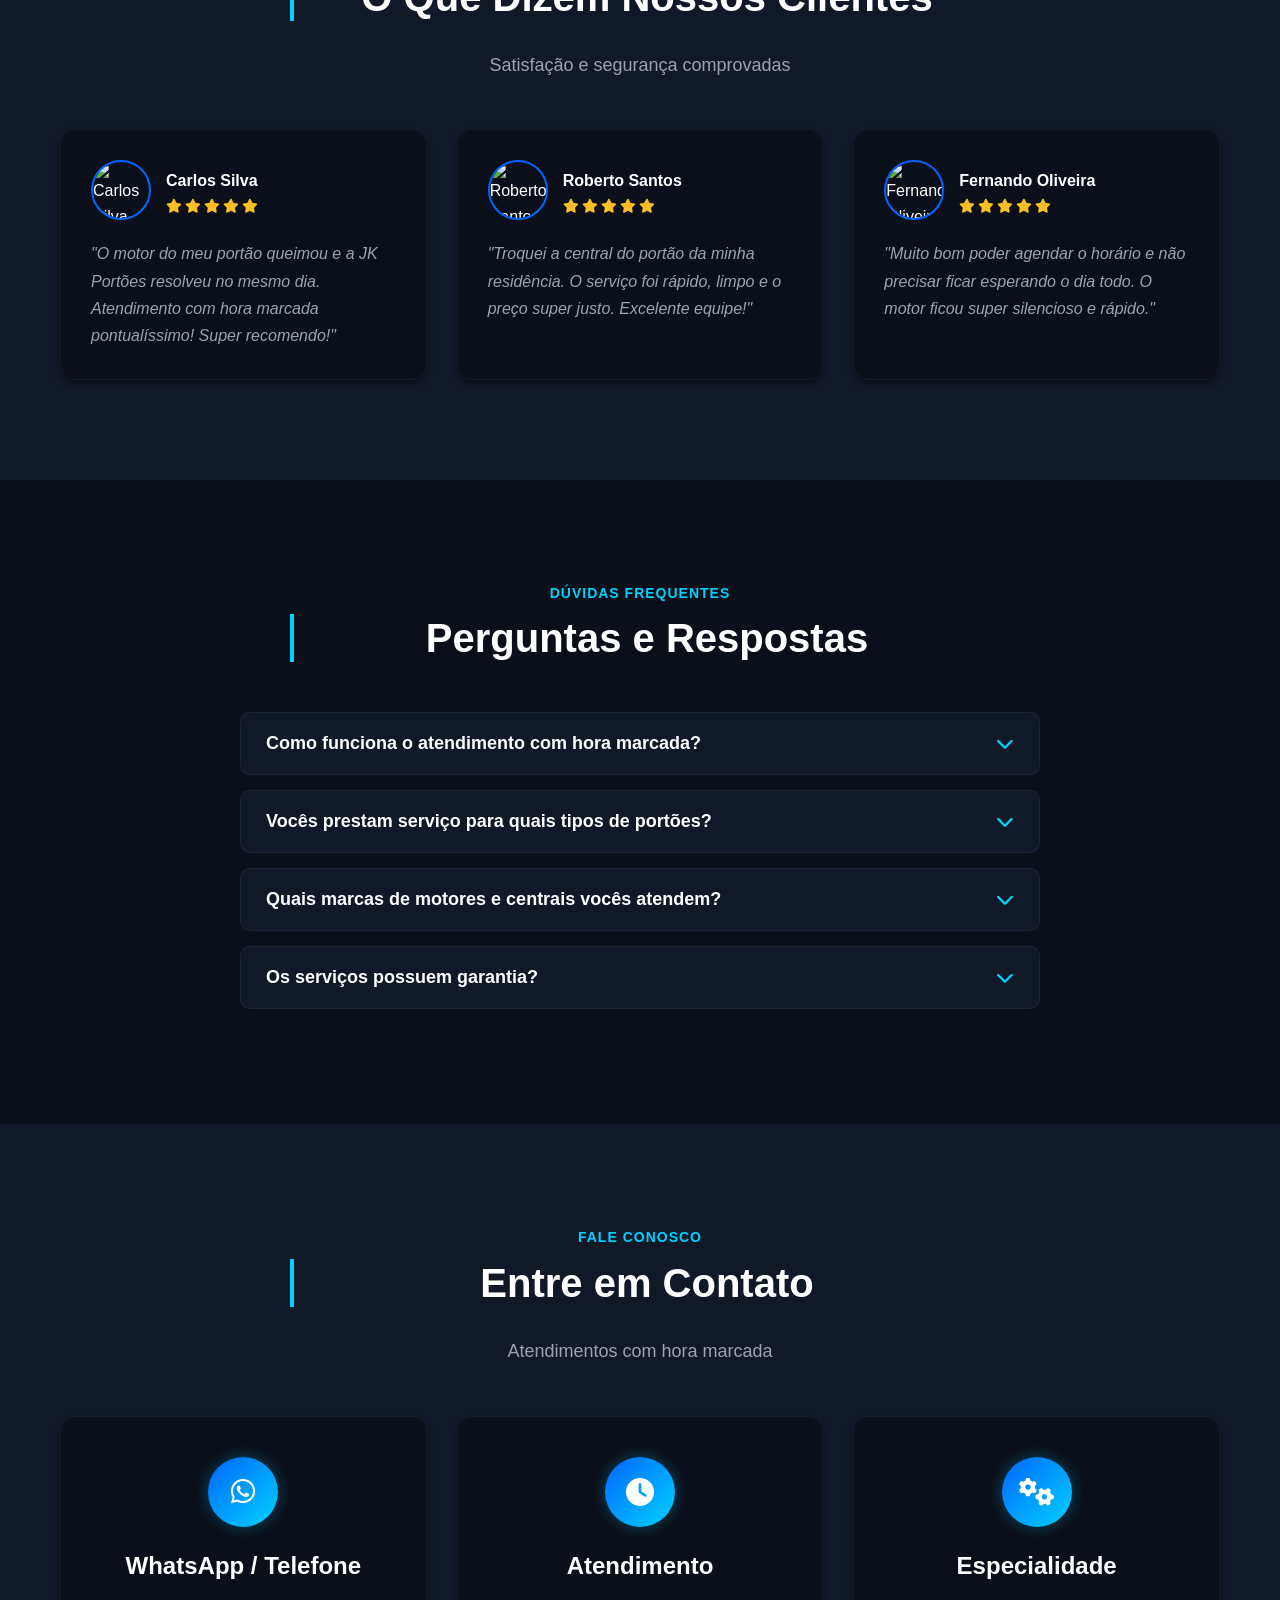
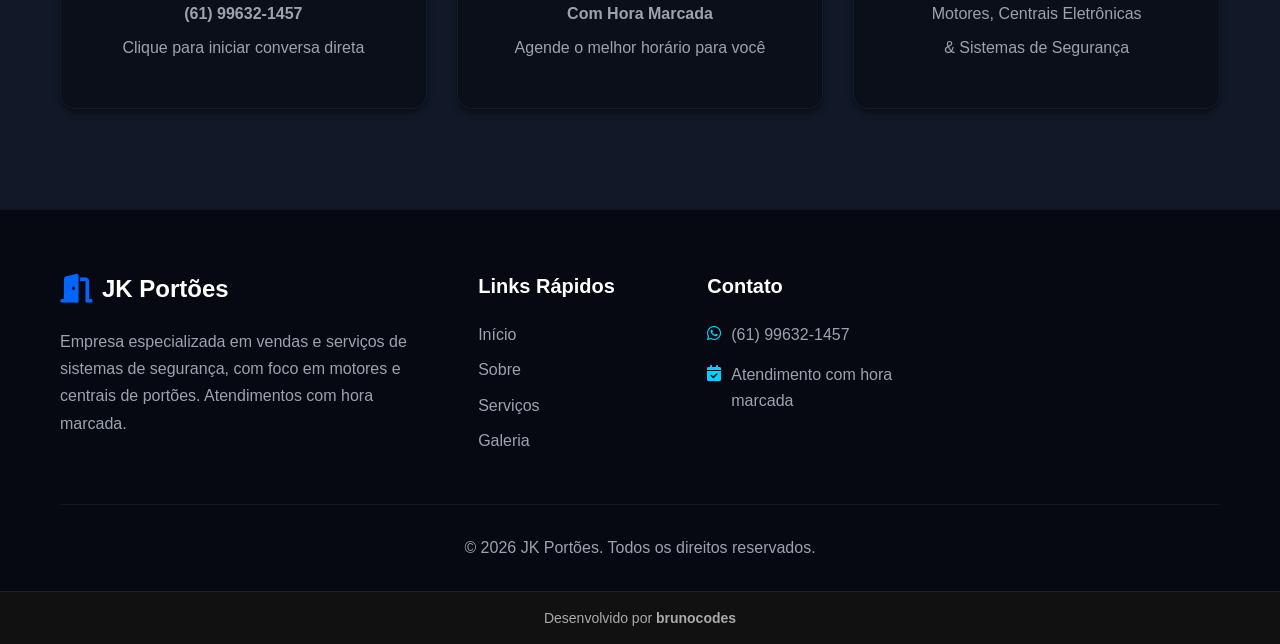
==== commit 3446a85b: "alteracao de creditos" ====
--- a/index.html
+++ b/index.html
@@ -1,48 +1,16 @@
 <!DOCTYPE html>
 <html lang="pt-BR">
+
 <head>
     <meta charset="UTF-8">
     <meta name="viewport" content="width=device-width, initial-scale=1.0">
     <title>JK Portões - Motores, Centrais e Sistemas de Segurança</title>
-    <meta name="description" content="Especialista em vendas, instalação e manutenção de motores de portão, centrais eletrônicas e sistemas de segurança. Atendimentos com hora marcada.">
+    <meta name="description"
+        content="Especialista em vendas, instalação e manutenção de motores de portão, centrais eletrônicas e sistemas de segurança. Atendimentos com hora marcada.">
     <link rel="stylesheet" href="style.css">
     <link rel="stylesheet" href="https://cdnjs.cloudflare.com/ajax/libs/font-awesome/6.4.0/css/all.min.css">
-    <!-- <style>
-        /* WhatsApp Floating Button Style */
-        .whatsapp-float {
-            position: fixed;
-            width: 60px;
-            height: 60px;
-            bottom: 30px;
-            right: 30px;
-            background-color: #25d366;
-            color: #FFF;
-            border-radius: 50px;
-            text-align: center;
-            font-size: 32px;
-            box-shadow: 2px 2px 10px rgba(0,0,0,0.3);
-            z-index: 1000;
-            display: flex;
-            align-items: center;
-            justify-content: center;
-            text-decoration: none;
-            transition: all 0.3s ease;
-        }
-        .whatsapp-float:hover {
-            transform: scale(1.1);
-            background-color: #128c7e;
-            color: #fff;
-        }
-        .credits {
-            text-align: center;
-            padding: 15px 0;
-            background-color: #111;
-            color: #aaa;
-            font-size: 14px;
-            border-top: 1px solid #222;
-        }
-    </style> -->
 </head>
+
 <body>
     <!-- Header -->
     <header class="header" id="header">
@@ -61,7 +29,7 @@
                         <li><a href="#testimonials" class="nav-link">Depoimentos</a></li>
                         <li><a href="#faq" class="nav-link">FAQ</a></li>
                         <li><a href="#contact" class="nav-link">Contato</a></li>
-                        <li><a href="catalogo.html" class="nav-link">Catalogo de produtos</a></li>
+                        <li></li>
                     </ul>
                 </nav>
                 <button class="mobile-toggle" id="mobileToggle" aria-label="Toggle menu">
@@ -75,18 +43,25 @@
 
     <!-- Hero Section -->
     <section class="hero" id="home">
+        
         <div class="hero-bg"></div>
         <div class="container">
+            
             <div class="hero-content">
+                
                 <div class="hero-text">
+                    <a href="catalogo.html" class="btn btn-primary" style="width: 100%; display: flex; justify-content: center; font-size: 22px;">Catálogo de produtos</a>
                     <h1 class="hero-title">
                         Automação e <span class="highlight">Segurança</span> para seu Portão
                     </h1>
                     <p class="hero-subtitle">
-                        Especialistas em motores, centrais e sistemas de segurança. Atendimentos com hora marcada com total agilidade e garantia.
+                        Especialistas em motores, centrais e sistemas de segurança. Atendimentos com hora marcada com
+                        total agilidade e garantia.
                     </p>
                     <div class="hero-buttons">
-                        <a href="https://wa.me/5561996321457?text=Ol%C3%A1!%20Gostaria%20de%20agendar%20um%20atendimento%20para%20motores%20e%20sistemas%20de%20seguran%C3%A7a." target="_blank" class="btn btn-primary" style="background-color: #25d366; border-color: #25d366;">
+                        <a href="https://wa.me/5561996321457?text=Ol%C3%A1!%20Gostaria%20de%20agendar%20um%20atendimento%20para%20motores%20e%20sistemas%20de%20seguran%C3%A7a."
+                            target="_blank" class="btn btn-primary"
+                            style="background-color: #25d366; border-color: #25d366;">
                             <i class="fab fa-whatsapp"></i>
                             Fale no WhatsApp Agora!
                         </a>
@@ -121,7 +96,8 @@
                 </div>
                 <div class="hero-image">
                     <div class="hero-circle">
-                        <img src="https://images.unsplash.com/photo-1558002038-1055907df827?w=600&q=80" alt="Motor de portão automático e segurança">
+                        <img src="https://images.unsplash.com/photo-1558002038-1055907df827?w=600&q=80"
+                            alt="Motor de portão automático e segurança">
                     </div>
                 </div>
             </div>
@@ -133,7 +109,8 @@
         <div class="container">
             <div class="about-content">
                 <div class="about-image">
-                    <img src="https://images.unsplash.com/photo-1581092160607-ee22621dd758?w=800&q=80" alt="Instalação de sistemas de segurança e motores">
+                    <img src="https://images.unsplash.com/photo-1581092160607-ee22621dd758?w=800&q=80"
+                        alt="Instalação de sistemas de segurança e motores">
                     <div class="about-badge">
                         <i class="fas fa-award"></i>
                         <span>Especialistas</span>
@@ -143,10 +120,12 @@
                     <span class="section-subtitle">Quem Somos</span>
                     <h2 class="section-title">Soluções Rápidas em Motores e Portões Eletrônicos</h2>
                     <p class="about-description">
-                        A <strong>JK Portões</strong> é especializada na venda, instalação e manutenção de motores de portão, centrais de comando eletrônicas e sistemas de segurança patrimonial.
+                        A <strong>JK Portões</strong> é especializada na venda, instalação e manutenção de motores de
+                        portão, centrais de comando eletrônicas e sistemas de segurança patrimonial.
                     </p>
                     <p class="about-description">
-                        Trabalhamos com agilidade, honestidade e excelência técnica, realizando <strong>atendimentos com hora marcada</strong> para garantir comodidade e pontualidade aos nossos clientes.
+                        Trabalhamos com agilidade, honestidade e excelência técnica, realizando <strong>atendimentos com
+                            hora marcada</strong> para garantir comodidade e pontualidade aos nossos clientes.
                     </p>
                     <div class="about-features">
                         <div class="feature-item">
@@ -183,31 +162,36 @@
             </div>
             <div class="gallery-grid">
                 <div class="gallery-item gallery-large">
-                    <img src="https://images.unsplash.com/photo-1558002038-1055907df827?w=800&q=80" alt="Portão Automático Inteligente">
+                    <img src="https://images.unsplash.com/photo-1558002038-1055907df827?w=800&q=80"
+                        alt="Portão Automático Inteligente">
                     <div class="gallery-overlay">
                         <i class="fas fa-search-plus"></i>
                     </div>
                 </div>
                 <div class="gallery-item">
-                    <img src="https://images.unsplash.com/photo-1518770660439-4636190af475?w=600&q=80" alt="Central Eletrônica de Portão">
+                    <img src="https://images.unsplash.com/photo-1518770660439-4636190af475?w=600&q=80"
+                        alt="Central Eletrônica de Portão">
                     <div class="gallery-overlay">
                         <i class="fas fa-search-plus"></i>
                     </div>
                 </div>
                 <div class="gallery-item">
-                    <img src="https://images.unsplash.com/photo-1581092335397-9583fe92d232?w=600&q=80" alt="Manutenção e Manuseio de Componentes">
+                    <img src="https://images.unsplash.com/photo-1581092335397-9583fe92d232?w=600&q=80"
+                        alt="Manutenção e Manuseio de Componentes">
                     <div class="gallery-overlay">
                         <i class="fas fa-search-plus"></i>
                     </div>
                 </div>
                 <div class="gallery-item">
-                    <img src="https://images.unsplash.com/photo-1508614589041-895b88991e3e?w=600&q=80" alt="Câmeras e Segurança Integrada">
+                    <img src="https://images.unsplash.com/photo-1508614589041-895b88991e3e?w=600&q=80"
+                        alt="Câmeras e Segurança Integrada">
                     <div class="gallery-overlay">
                         <i class="fas fa-search-plus"></i>
                     </div>
                 </div>
                 <div class="gallery-item">
-                    <img src="https://images.unsplash.com/photo-1563986768609-322da13575f3?w=600&q=80" alt="Controle de Acesso Eletrônico">
+                    <img src="https://images.unsplash.com/photo-1563986768609-322da13575f3?w=600&q=80"
+                        alt="Controle de Acesso Eletrônico">
                     <div class="gallery-overlay">
                         <i class="fas fa-search-plus"></i>
                     </div>
@@ -229,17 +213,20 @@
             <div class="services-grid">
                 <div class="service-card">
                     <div class="service-image">
-                        <img src="https://images.unsplash.com/photo-1581092160607-ee22621dd758?w=400&q=80" alt="Instalação de Motores">
+                        <img src="https://images.unsplash.com/photo-1581092160607-ee22621dd758?w=400&q=80"
+                            alt="Instalação de Motores">
                     </div>
                     <div class="service-content">
                         <i class="fas fa-bolt"></i>
                         <h3>Instalação de Motores</h3>
-                        <p>Instalação profissional de motores deslizantes, basculantes e pivotantes com máxima eficiência.</p>
+                        <p>Instalação profissional de motores deslizantes, basculantes e pivotantes com máxima
+                            eficiência.</p>
                     </div>
                 </div>
                 <div class="service-card">
                     <div class="service-image">
-                        <img src="https://images.unsplash.com/photo-1518770660439-4636190af475?w=400&q=80" alt="Conserto de Centrais Eletrônicas">
+                        <img src="https://images.unsplash.com/photo-1518770660439-4636190af475?w=400&q=80"
+                            alt="Conserto de Centrais Eletrônicas">
                     </div>
                     <div class="service-content">
                         <i class="fas fa-microchip"></i>
@@ -249,7 +236,8 @@
                 </div>
                 <div class="service-card">
                     <div class="service-image">
-                        <img src="https://images.unsplash.com/photo-1581092335397-9583fe92d232?w=400&q=80" alt="Manutenção Preventiva e Corretiva">
+                        <img src="https://images.unsplash.com/photo-1581092335397-9583fe92d232?w=400&q=80"
+                            alt="Manutenção Preventiva e Corretiva">
                     </div>
                     <div class="service-content">
                         <i class="fas fa-tools"></i>
@@ -259,7 +247,8 @@
                 </div>
                 <div class="service-card">
                     <div class="service-image">
-                        <img src="https://images.unsplash.com/photo-1563986768609-322da13575f3?w=400&q=80" alt="Codificação de Controles">
+                        <img src="https://images.unsplash.com/photo-1563986768609-322da13575f3?w=400&q=80"
+                            alt="Codificação de Controles">
                     </div>
                     <div class="service-content">
                         <i class="fas fa-key"></i>
@@ -269,17 +258,20 @@
                 </div>
                 <div class="service-card">
                     <div class="service-image">
-                        <img src="https://images.unsplash.com/photo-1508614589041-895b88991e3e?w=400&q=80" alt="Sistemas de Segurança">
+                        <img src="https://images.unsplash.com/photo-1508614589041-895b88991e3e?w=400&q=80"
+                            alt="Sistemas de Segurança">
                     </div>
                     <div class="service-content">
                         <i class="fas fa-shield-alt"></i>
                         <h3>Sistemas de Segurança</h3>
-                        <p>Instalação de fechaduras elétricas, travas electromagnéticas e fotocélulas antifurtos/anti-esmagamento.</p>
+                        <p>Instalação de fechaduras elétricas, travas electromagnéticas e fotocélulas
+                            antifurtos/anti-esmagamento.</p>
                     </div>
                 </div>
                 <div class="service-card">
                     <div class="service-image">
-                        <img src="https://images.unsplash.com/photo-1558002038-1055907df827?w=400&q=80" alt="Atendimento com Hora Marcada">
+                        <img src="https://images.unsplash.com/photo-1558002038-1055907df827?w=400&q=80"
+                            alt="Atendimento com Hora Marcada">
                     </div>
                     <div class="service-content">
                         <i class="fas fa-calendar-check"></i>
@@ -344,7 +336,8 @@
             <div class="testimonials-grid">
                 <div class="testimonial-card">
                     <div class="testimonial-header">
-                        <img src="https://images.unsplash.com/photo-1472099645785-5658abf4ff4e?w=100&q=80" alt="Carlos Silva" class="testimonial-avatar">
+                        <img src="https://images.unsplash.com/photo-1472099645785-5658abf4ff4e?w=100&q=80"
+                            alt="Carlos Silva" class="testimonial-avatar">
                         <div class="testimonial-info">
                             <h4>Carlos Silva</h4>
                             <div class="testimonial-rating">
@@ -357,12 +350,14 @@
                         </div>
                     </div>
                     <p class="testimonial-text">
-                        "O motor do meu portão queimou e a JK Portões resolveu no mesmo dia. Atendimento com hora marcada pontualíssimo! Super recomendo!"
+                        "O motor do meu portão queimou e a JK Portões resolveu no mesmo dia. Atendimento com hora
+                        marcada pontualíssimo! Super recomendo!"
                     </p>
                 </div>
                 <div class="testimonial-card">
                     <div class="testimonial-header">
-                        <img src="https://images.unsplash.com/photo-1507003211169-0a1dd7228f2d?w=100&q=80" alt="Roberto Santos" class="testimonial-avatar">
+                        <img src="https://images.unsplash.com/photo-1507003211169-0a1dd7228f2d?w=100&q=80"
+                            alt="Roberto Santos" class="testimonial-avatar">
                         <div class="testimonial-info">
                             <h4>Roberto Santos</h4>
                             <div class="testimonial-rating">
@@ -375,12 +370,14 @@
                         </div>
                     </div>
                     <p class="testimonial-text">
-                        "Troquei a central do portão da minha residência. O serviço foi rápido, limpo e o preço super justo. Excelente equipe!"
+                        "Troquei a central do portão da minha residência. O serviço foi rápido, limpo e o preço super
+                        justo. Excelente equipe!"
                     </p>
                 </div>
                 <div class="testimonial-card">
                     <div class="testimonial-header">
-                        <img src="https://images.unsplash.com/photo-1500648767791-00dcc994a43e?w=100&q=80" alt="Fernando Oliveira" class="testimonial-avatar">
+                        <img src="https://images.unsplash.com/photo-1500648767791-00dcc994a43e?w=100&q=80"
+                            alt="Fernando Oliveira" class="testimonial-avatar">
                         <div class="testimonial-info">
                             <h4>Fernando Oliveira</h4>
                             <div class="testimonial-rating">
@@ -393,7 +390,8 @@
                         </div>
                     </div>
                     <p class="testimonial-text">
-                        "Muito bom poder agendar o horário e não precisar ficar esperando o dia todo. O motor ficou super silencioso e rápido."
+                        "Muito bom poder agendar o horário e não precisar ficar esperando o dia todo. O motor ficou
+                        super silencioso e rápido."
                     </p>
                 </div>
             </div>
@@ -414,7 +412,8 @@
                         <i class="fas fa-chevron-down"></i>
                     </button>
                     <div class="faq-answer">
-                        <p>Você entra em contato pelo WhatsApp (61) 99632-1457, escolhe o melhor dia e horário para a avaliação/serviço, e nossa equipe comparece pontualmente ao local.</p>
+                        <p>Você entra em contato pelo WhatsApp (61) 99632-1457, escolhe o melhor dia e horário para a
+                            avaliação/serviço, e nossa equipe comparece pontualmente ao local.</p>
                     </div>
                 </div>
                 <div class="faq-item">
@@ -423,7 +422,8 @@
                         <i class="fas fa-chevron-down"></i>
                     </button>
                     <div class="faq-answer">
-                        <p>Atendemos portões de motores deslizantes (correr), basculantes (levantar) e pivotantes (abrir), tanto residenciais quanto prediais/comerciais.</p>
+                        <p>Atendemos portões de motores deslizantes (correr), basculantes (levantar) e pivotantes
+                            (abrir), tanto residenciais quanto prediais/comerciais.</p>
                     </div>
                 </div>
                 <div class="faq-item">
@@ -432,7 +432,8 @@
                         <i class="fas fa-chevron-down"></i>
                     </button>
                     <div class="faq-answer">
-                        <p>Trabalhamos com as principais marcas do mercado (PPA, Rossi, Peccinin, Garen, Rossi, entre outras), garantindo peças compatíveis e originais.</p>
+                        <p>Trabalhamos com as principais marcas do mercado (PPA, Rossi, Peccinin, Garen, Rossi, entre
+                            outras), garantindo peças compatíveis e originais.</p>
                     </div>
                 </div>
                 <div class="faq-item">
@@ -441,7 +442,8 @@
                         <i class="fas fa-chevron-down"></i>
                     </button>
                     <div class="faq-answer">
-                        <p>Sim! Todas as peças instaladas e serviços prestados possuem garantia total para sua segurança e tranquilidade.</p>
+                        <p>Sim! Todas as peças instaladas e serviços prestados possuem garantia total para sua segurança
+                            e tranquilidade.</p>
                     </div>
                 </div>
             </div>
@@ -465,7 +467,9 @@
                             <i class="fab fa-whatsapp"></i>
                         </div>
                         <h3>WhatsApp / Telefone</h3>
-                        <p><a href="https://wa.me/5561996321457?text=Ol%C3%A1!%20Preciso%20de%20atendimento%20para%20meu%20port%C3%A3o." target="_blank" style="text-decoration:none; color:inherit; font-weight:bold;">(61) 99632-1457</a></p>
+                        <p><a href="https://wa.me/5561996321457?text=Ol%C3%A1!%20Preciso%20de%20atendimento%20para%20meu%20port%C3%A3o."
+                                target="_blank" style="text-decoration:none; color:inherit; font-weight:bold;">(61)
+                                99632-1457</a></p>
                         <p>Clique para iniciar conversa direta</p>
                     </div>
                     <div class="contact-card">
@@ -499,7 +503,8 @@
                         <span>JK Portões</span>
                     </div>
                     <p class="footer-description">
-                        Empresa especializada em vendas e serviços de sistemas de segurança, com foco em motores e centrais de portões. Atendimentos com hora marcada.
+                        Empresa especializada em vendas e serviços de sistemas de segurança, com foco em motores e
+                        centrais de portões. Atendimentos com hora marcada.
                     </p>
                 </div>
                 <div class="footer-column">
@@ -532,7 +537,8 @@
     </footer>
 
     <!-- Flutuante do WhatsApp com mensagem chamativa -->
-    <a href="https://wa.me/5561996321457?text=Ol%C3%A1!%20Vim%20pelo%20site%20e%20gostaria%20de%20solicitar%20um%20or%C3%A7amento%20para%20port%C3%A3o%2Fmotor!" class="whatsapp-float" target="_blank" title="Fale conosco no WhatsApp">
+    <a href="https://wa.me/5561996321457?text=Ol%C3%A1!%20Vim%20pelo%20site%20e%20gostaria%20de%20solicitar%20um%20or%C3%A7amento%20para%20port%C3%A3o%2Fmotor!"
+        class="whatsapp-float" target="_blank" title="Fale conosco no WhatsApp">
         <i class="fab fa-whatsapp"></i>
     </a>
 
@@ -542,9 +548,10 @@
     </button>
 
     <div class="credits">
-        Desenvolvido por Bruno Correia
+        Desenvolvido por <a href="https://brunocodes.dev.br/" target="_blank" class="identification">brunocodes</a>
     </div>
 
     <script src="script.js"></script>
 </body>
+
 </html>
--- a/style.css
+++ b/style.css
@@ -258,6 +258,7 @@
     color: var(--white-color);
     line-height: 1.1;
     margin-bottom: 20px;
+    margin-top: 20px;
 }
 
 .hero-title .highlight {
@@ -952,6 +953,46 @@
 .scroll-to-top:hover {
     transform: translateY(-5px);
     box-shadow: 0 0 15px rgba(0, 210, 255, 0.5);
+}
+
+/* WhatsApp Floating Button Style */
+.whatsapp-float {
+    position: fixed;
+    width: 60px;
+    height: 60px;
+    bottom: 30px;
+    right: 30px;
+    background-color: #25d366;
+    color: #FFF;
+    border-radius: 50px;
+    text-align: center;
+    font-size: 32px;
+    box-shadow: 2px 2px 10px rgba(0,0,0,0.3);
+    z-index: 1000;
+    display: flex;
+    align-items: center;
+    justify-content: center;
+    text-decoration: none;
+    transition: all 0.3s ease;
+}
+.whatsapp-float:hover {
+    transform: scale(1.1);
+    background-color: #128c7e;
+    color: #fff;
+}
+.credits {
+    text-align: center;
+    padding: 15px 0;
+    background-color: #111;
+    color: #aaa;
+    font-size: 14px;
+    border-top: 1px solid #222;
+}
+.identification{
+    font-weight: bold;
+}
+.identification:hover{
+    color: var(--gray-color);
 }
 
 /* ===================================
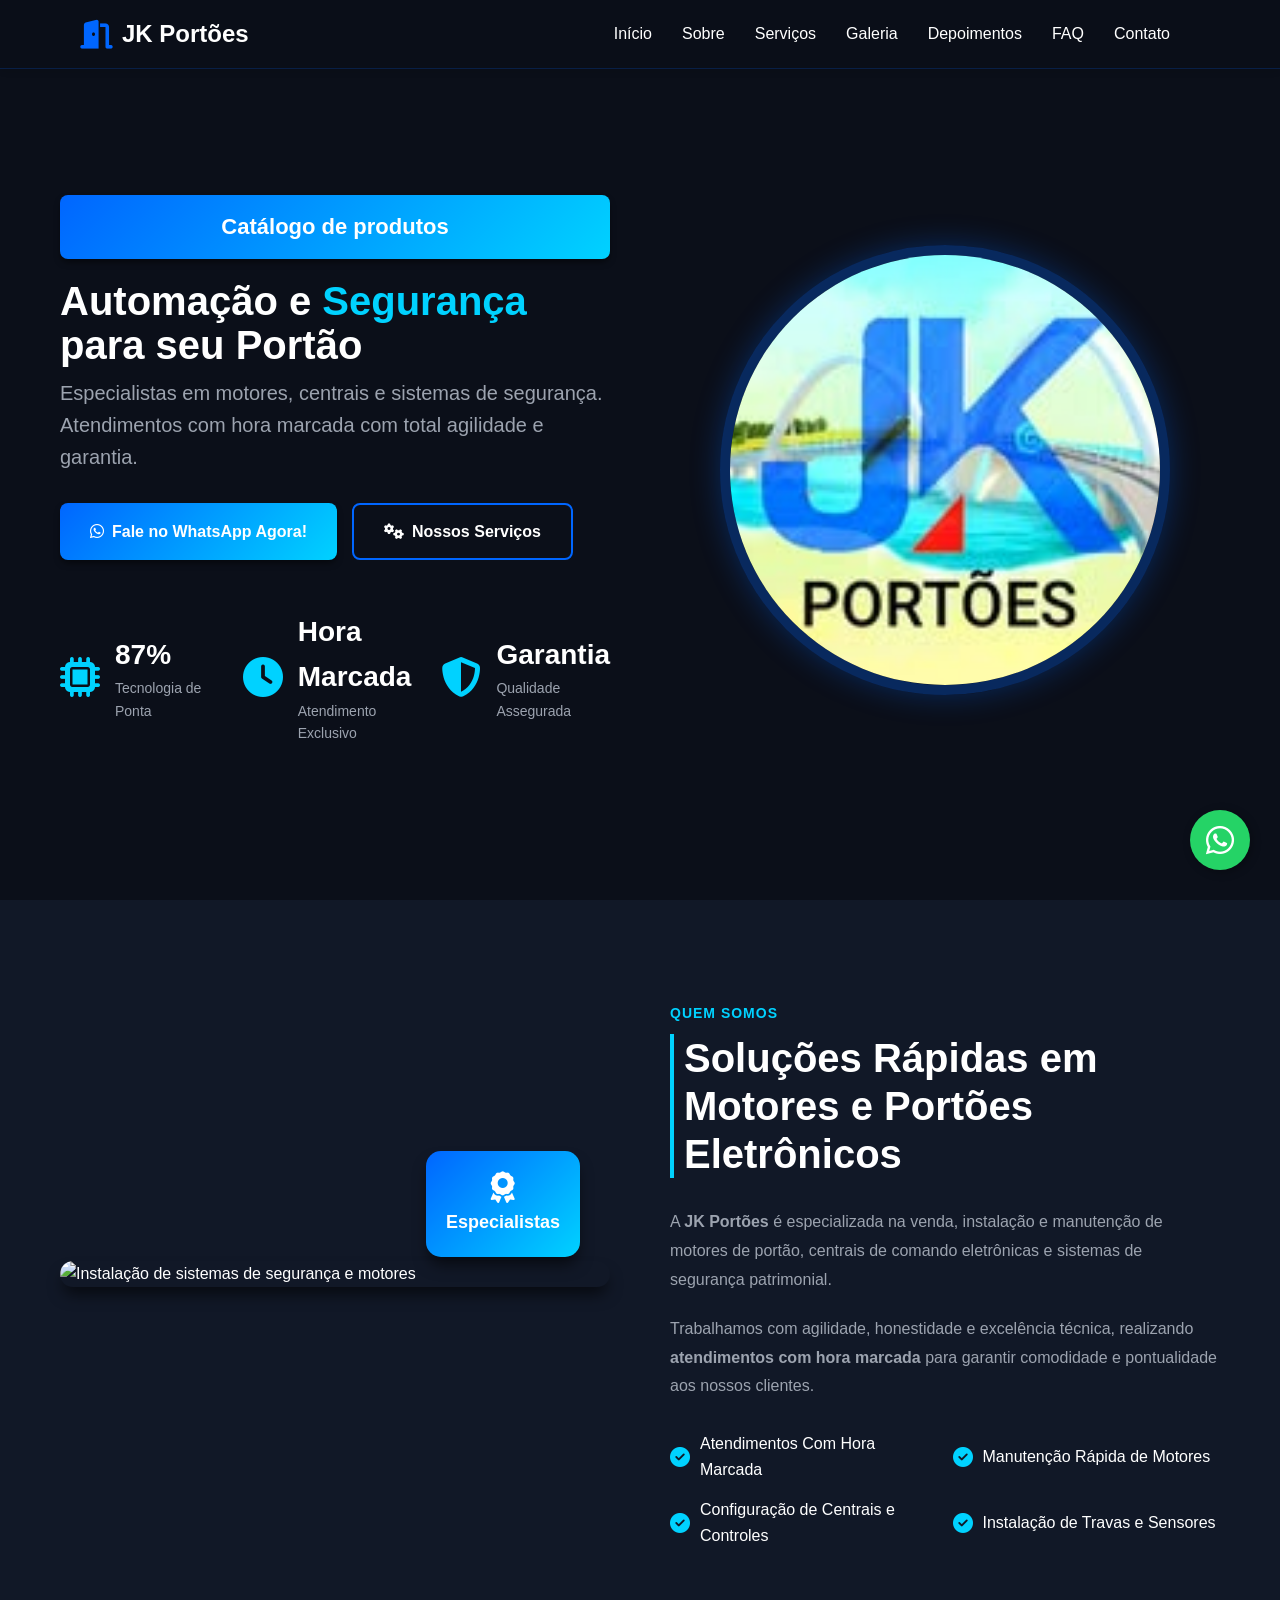
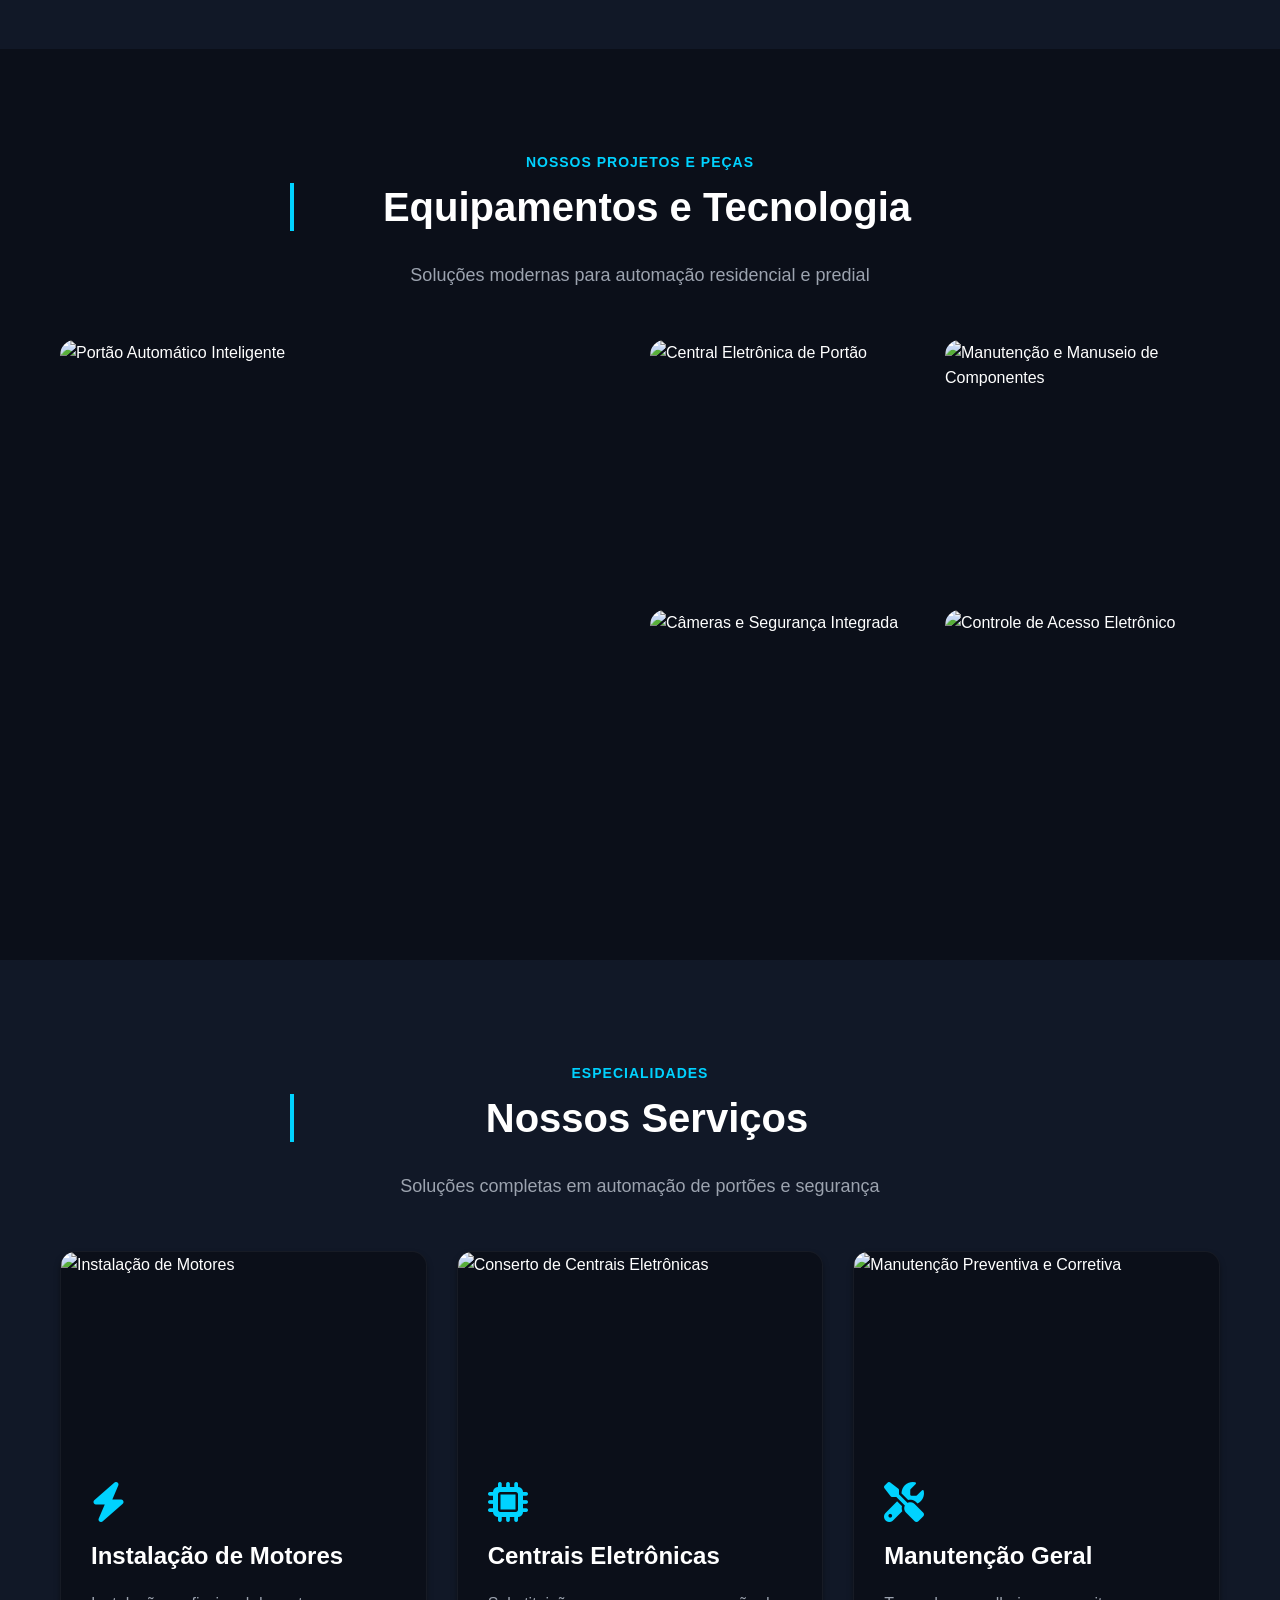
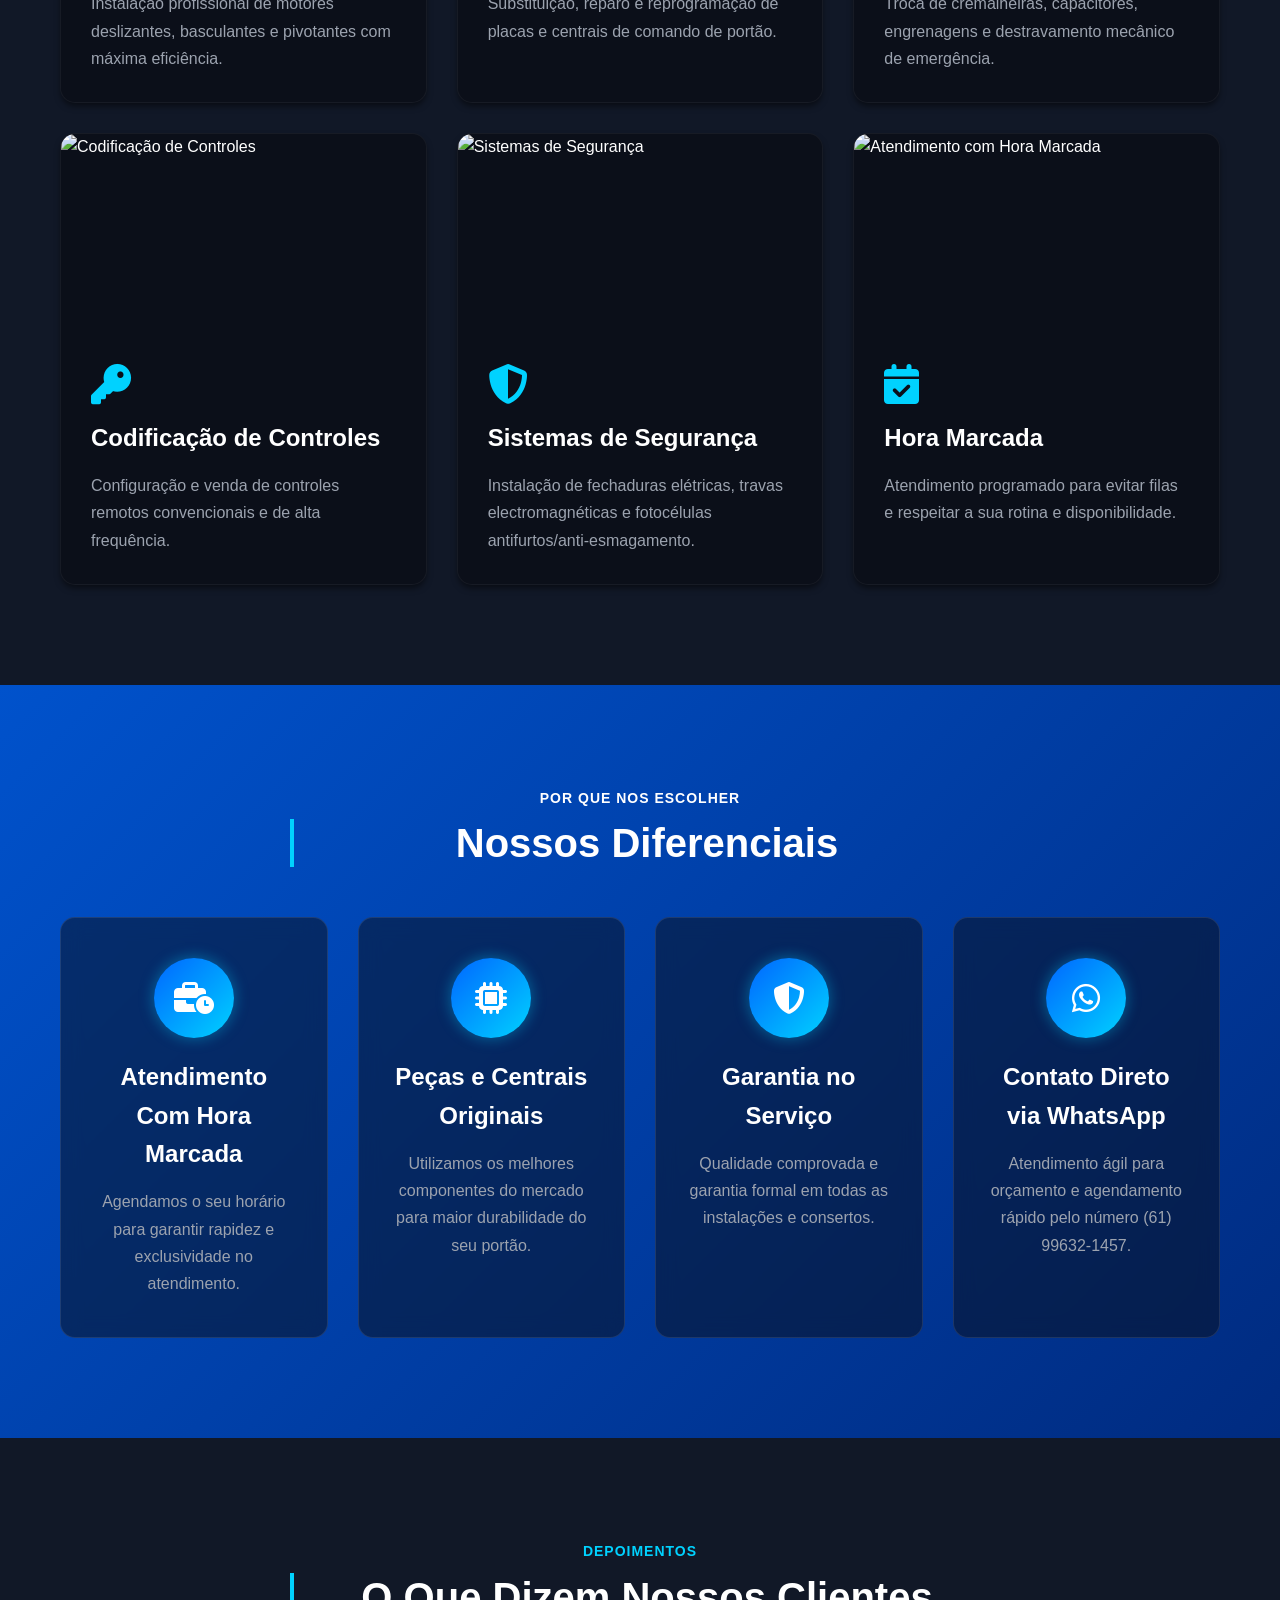
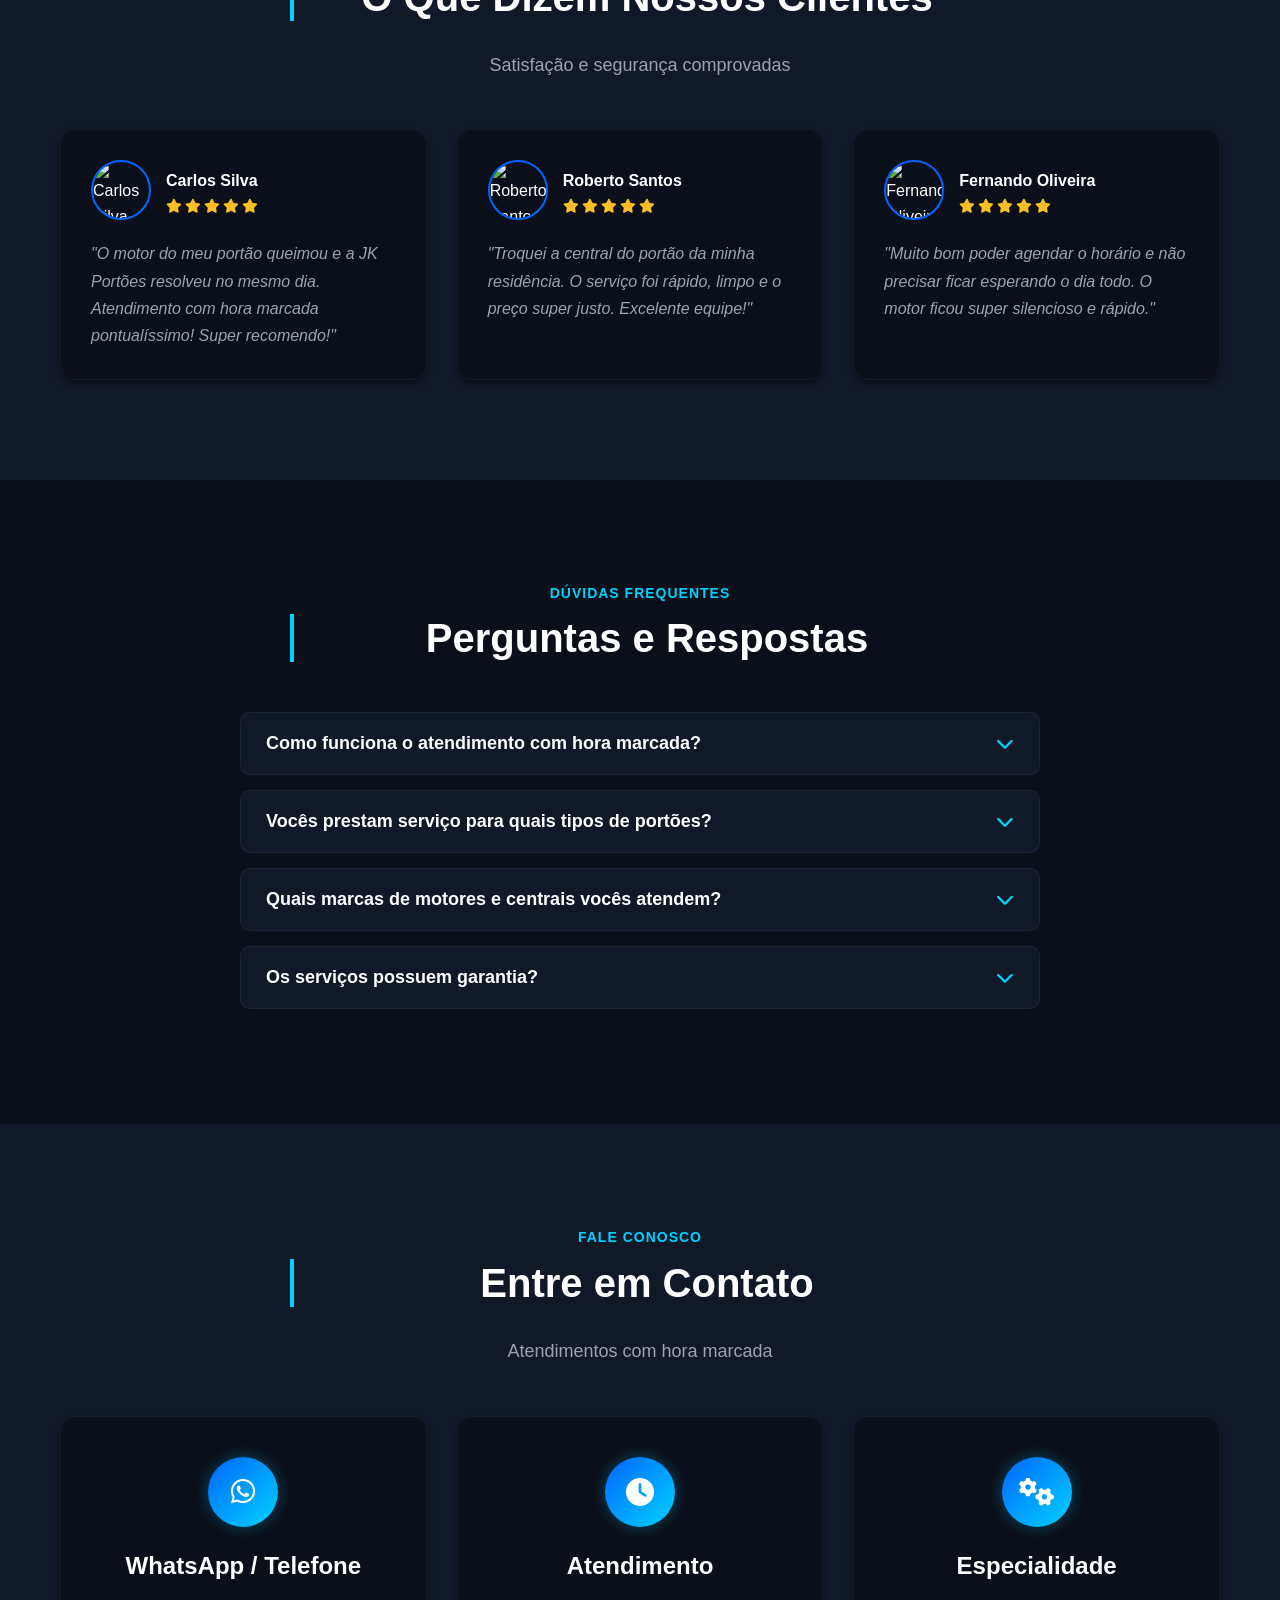
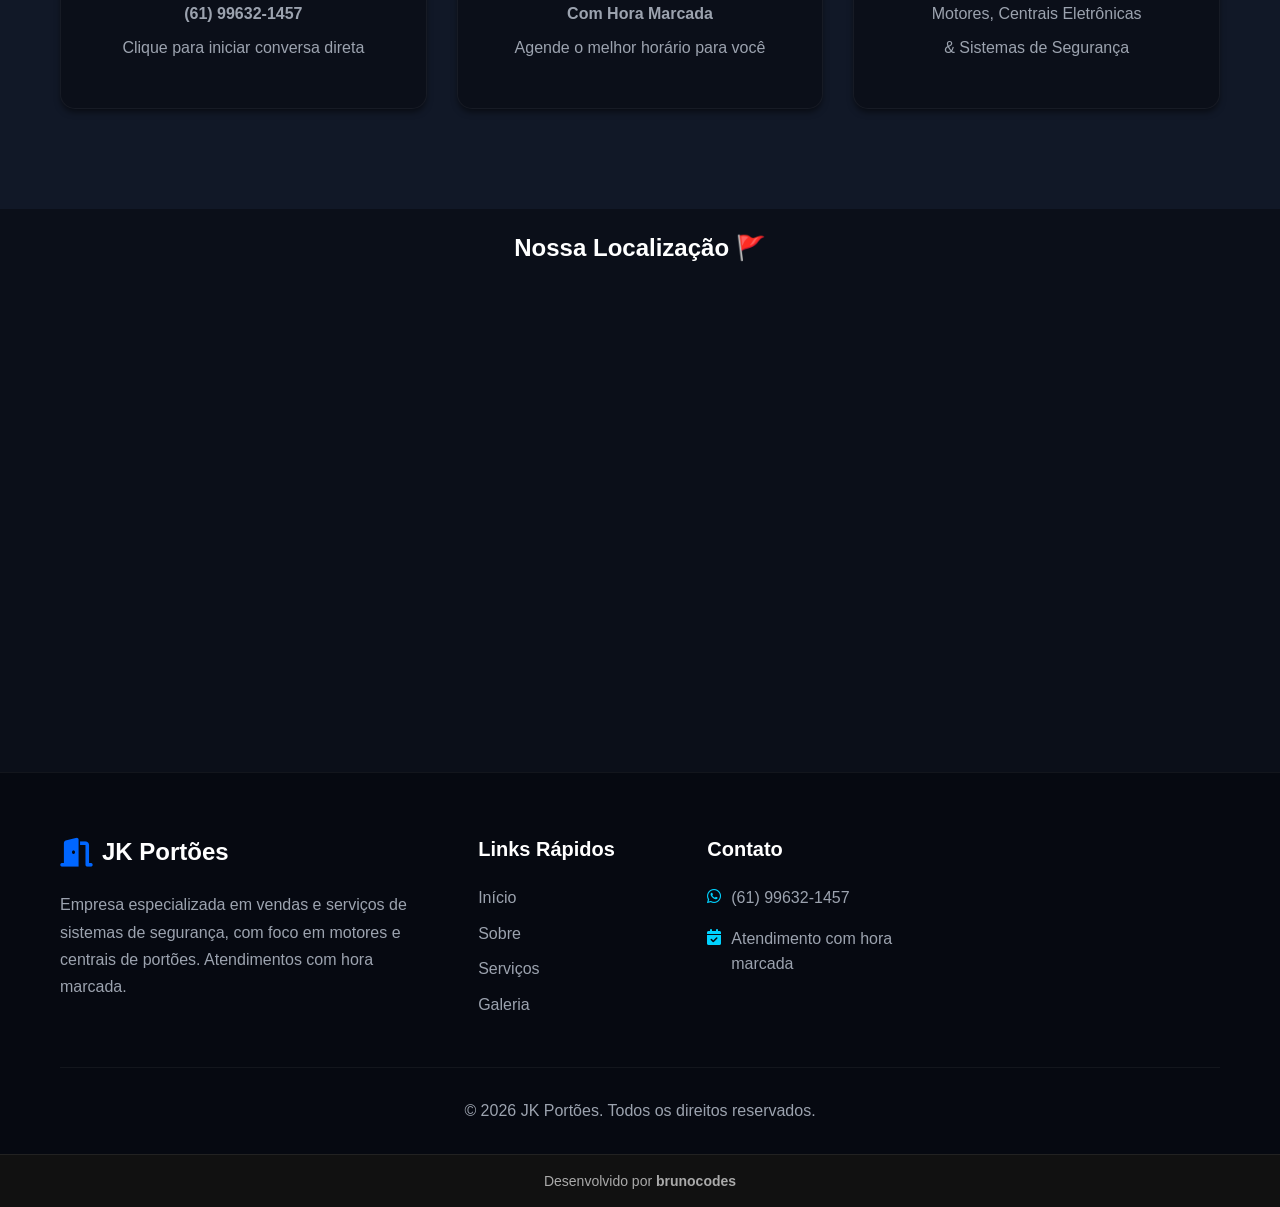
==== commit a9fa0ff7: "melhoria de responsividade" ====
--- a/index.html
+++ b/index.html
@@ -4,6 +4,7 @@
 <head>
     <meta charset="UTF-8">
     <meta name="viewport" content="width=device-width, initial-scale=1.0">
+    <link rel="icon" type="image/x-icon" href="./img/jk.jpg">
     <title>JK Portões - Motores, Centrais e Sistemas de Segurança</title>
     <meta name="description"
         content="Especialista em vendas, instalação e manutenção de motores de portão, centrais eletrônicas e sistemas de segurança. Atendimentos com hora marcada.">
@@ -43,14 +44,16 @@
 
     <!-- Hero Section -->
     <section class="hero" id="home">
-        
+
         <div class="hero-bg"></div>
         <div class="container">
-            
+
             <div class="hero-content">
-                
+
                 <div class="hero-text">
-                    <a href="catalogo.html" class="btn btn-primary" style="width: 100%; display: flex; justify-content: center; font-size: 22px;">Catálogo de produtos</a>
+                    <a href="catalogo.html" class="btn btn-primary"
+                        style="width: 100%; display: flex; justify-content: center; font-size: 22px;">Catálogo de
+                        produtos</a>
                     <h1 class="hero-title">
                         Automação e <span class="highlight">Segurança</span> para seu Portão
                     </h1>
@@ -96,7 +99,7 @@
                 </div>
                 <div class="hero-image">
                     <div class="hero-circle">
-                        <img src="https://images.unsplash.com/photo-1558002038-1055907df827?w=600&q=80"
+                        <img src="./img/jk.jpg"
                             alt="Motor de portão automático e segurança">
                     </div>
                 </div>
@@ -490,6 +493,15 @@
                     </div>
                 </div>
             </div>
+        </div>
+    </section>
+    <section class="location">
+        <h1>Nossa Localização 🚩</h1>
+        <div class="boxiframe">
+            <iframe
+                src="https://www.google.com/maps/embed?pb=!1m18!1m12!1m3!1d3839.9905981117768!2d-47.89782142408116!3d-15.751636621905268!2m3!1f0!2f0!3f0!3m2!1i1024!2i768!4f13.1!3m3!1m2!1s0x935a3b3aa194b2f9%3A0x42384e983f4efa06!2sJK%20Portoes!5e0!3m2!1spt-BR!2sbr!4v1785806909802!5m2!1spt-BR!2sbr"
+                width="600" height="450" style="border:0;" allowfullscreen="" loading="lazy"
+                referrerpolicy="strict-origin-when-cross-origin"></iframe>
         </div>
     </section>
 
--- a/style.css
+++ b/style.css
@@ -824,6 +824,26 @@
     color: var(--gray-color);
     line-height: 1.8;
     margin-bottom: 5px;
+}
+
+.location{
+    width: 100vw;
+    display: flex;
+    flex-direction: column;
+    align-items: center;
+    padding: 20px 0;
+}
+
+.boxiframe{
+    max-width: 1200px;
+    display: flex;
+    justify-content: center;
+    padding: 10px;
+}
+
+.boxiframe iframe{
+    margin-top: 15px;
+    border-radius: 8px;
 }
 
 /* ===================================
@@ -1139,6 +1159,10 @@
         width: 300px;
         height: 300px;
     }
+
+    .boxiframe{
+        max-width: 370px;
+    }
 }
 
 /* ===================================
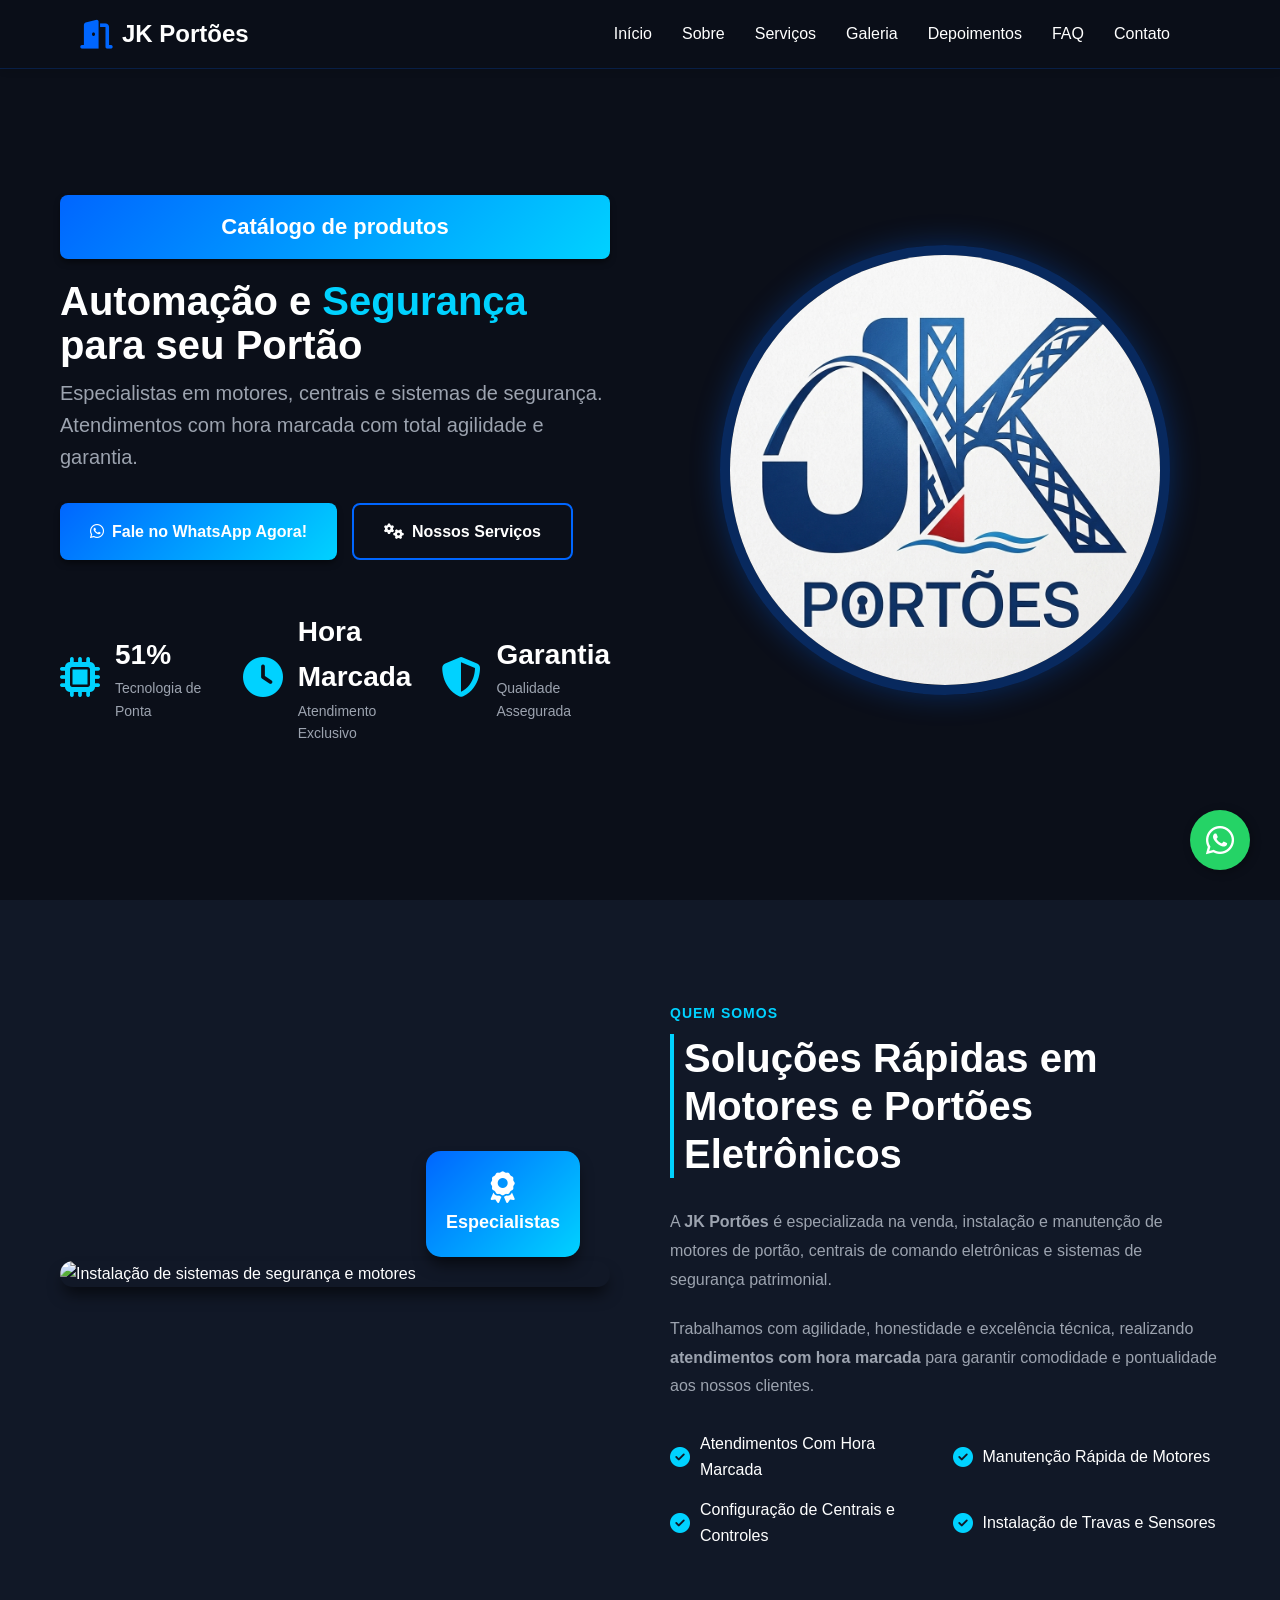
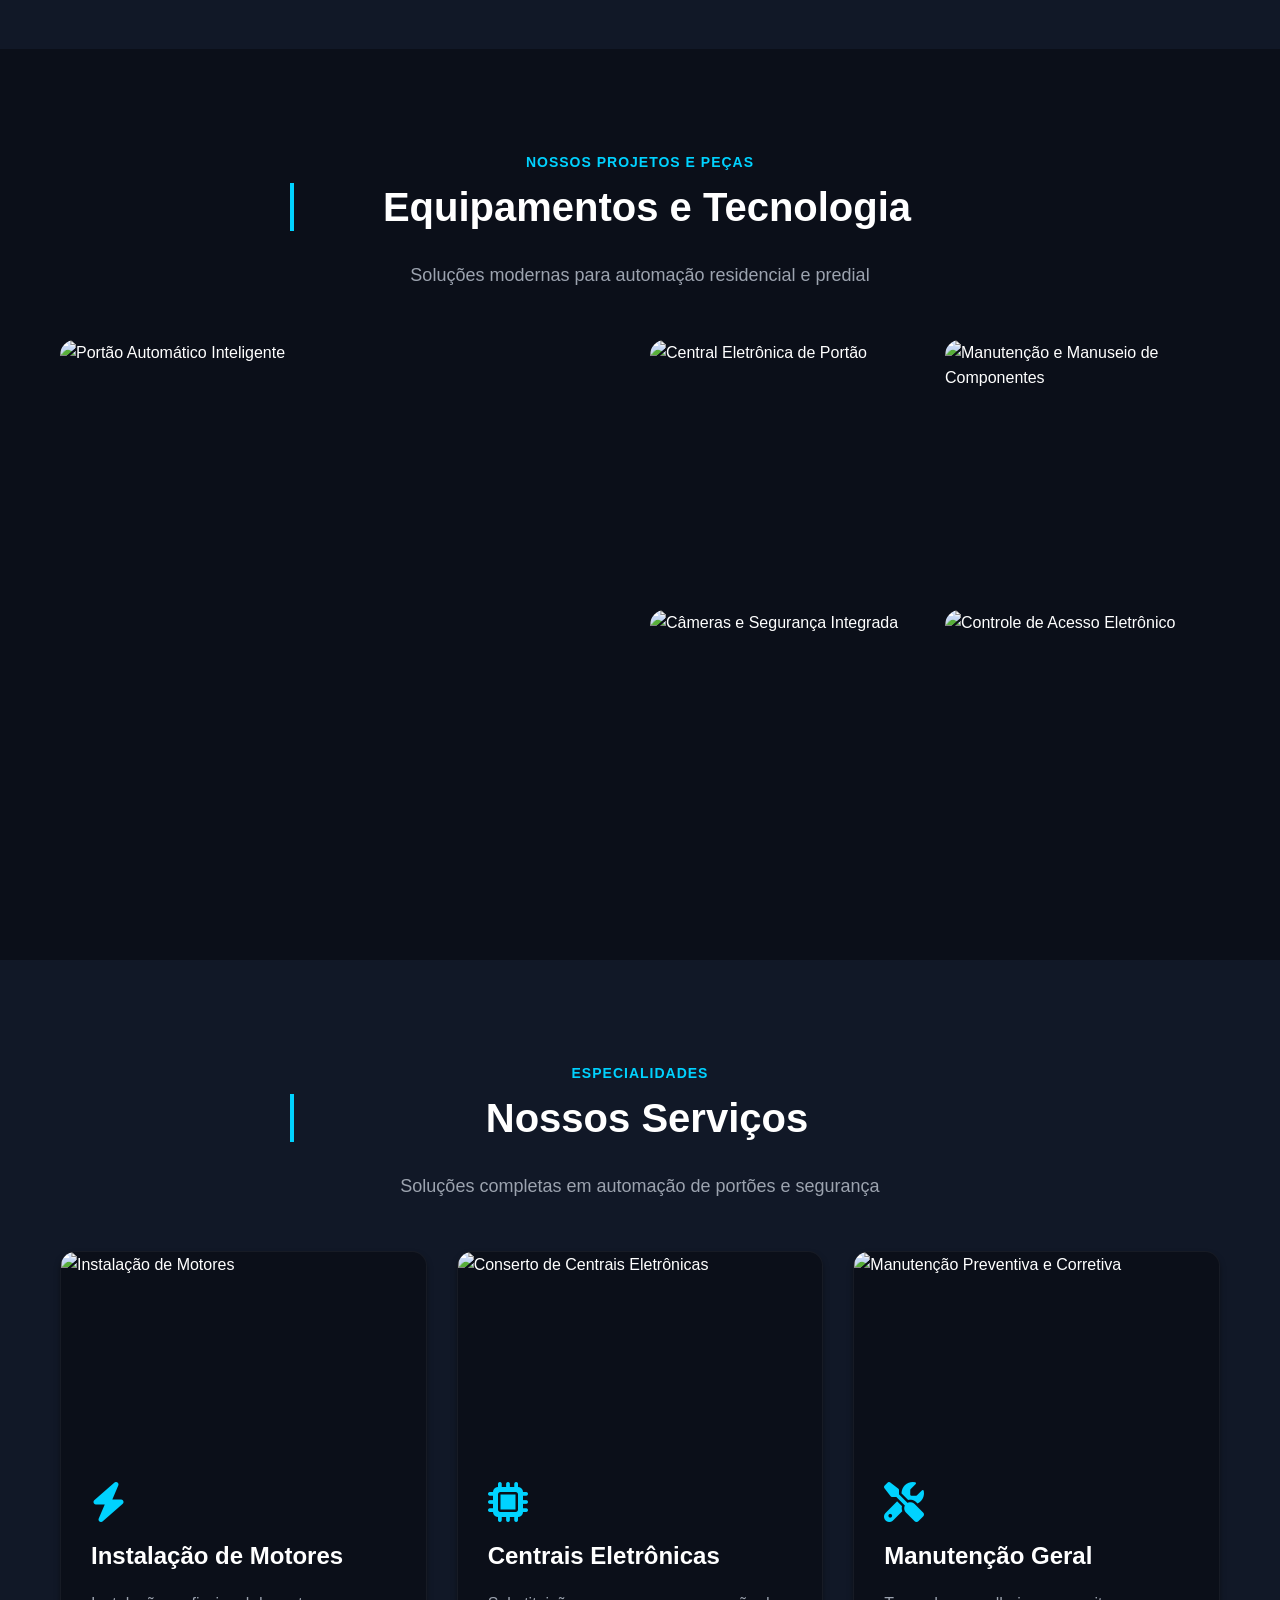
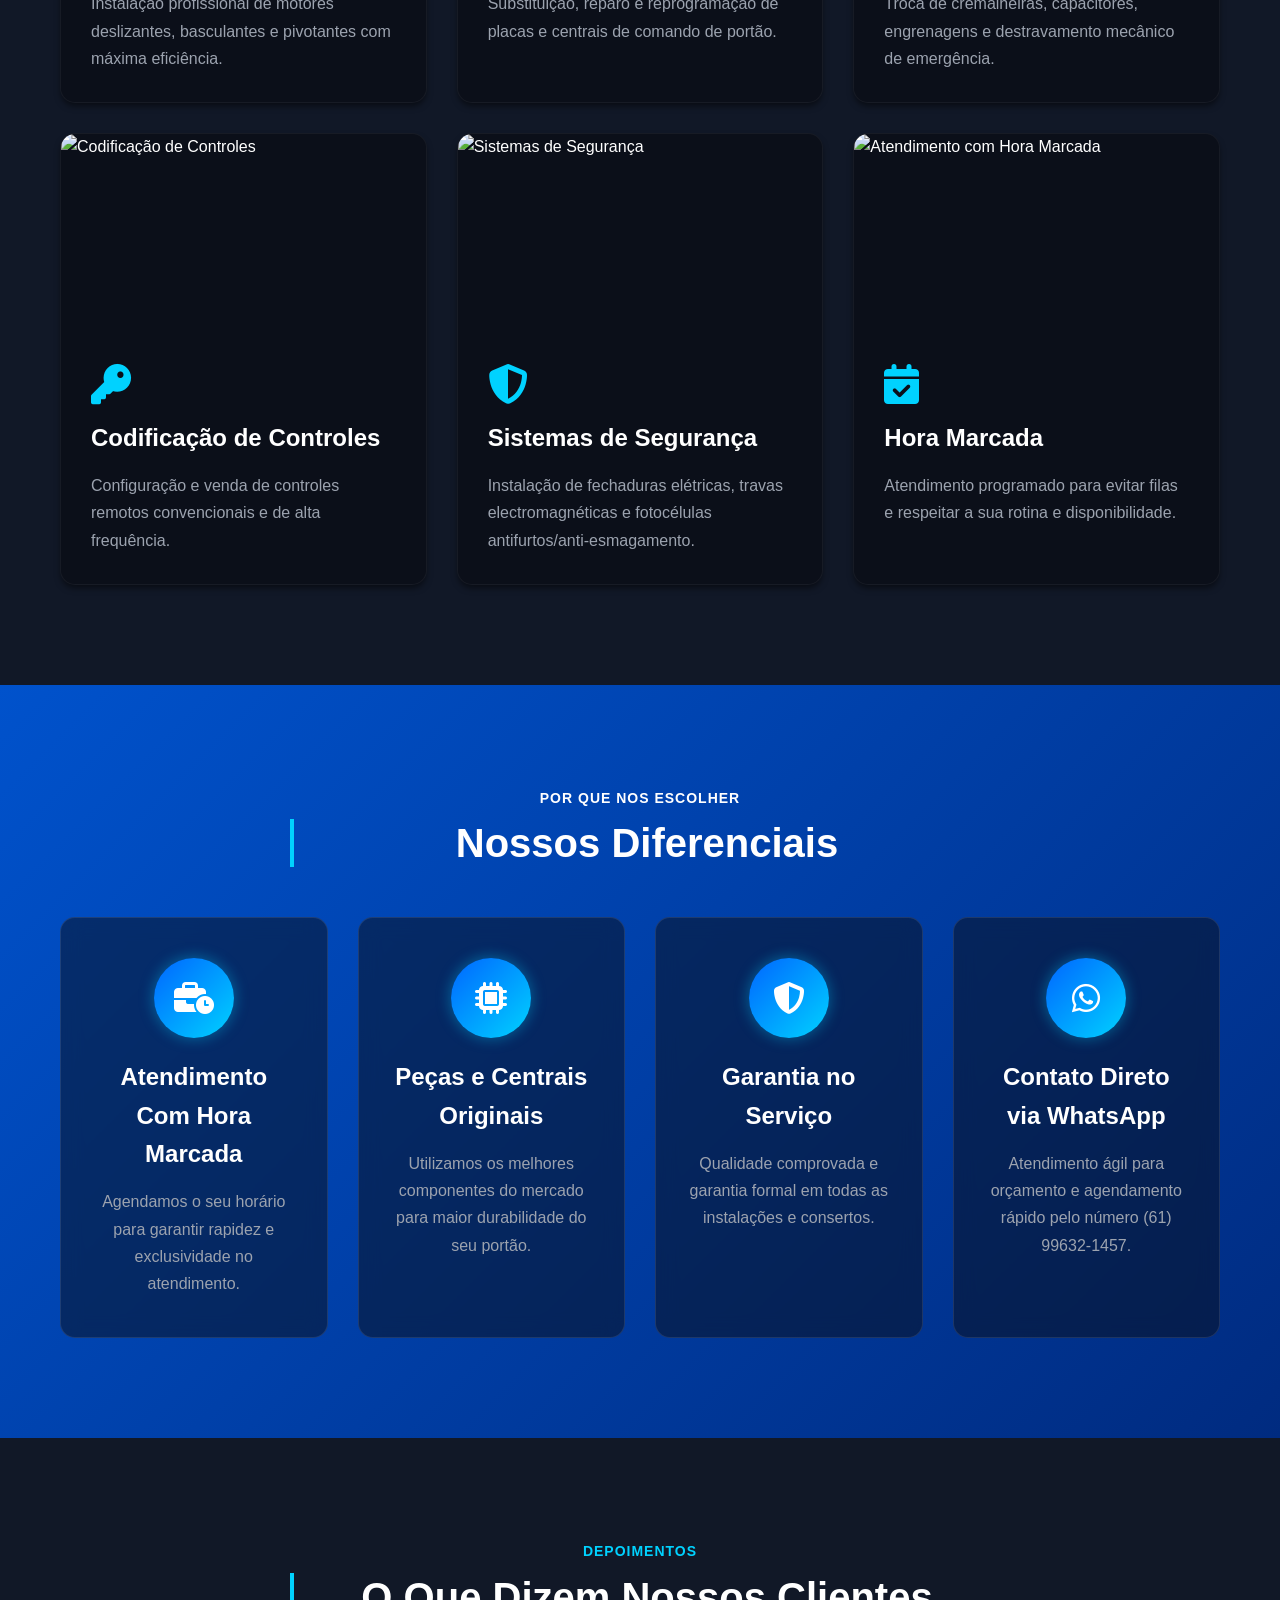
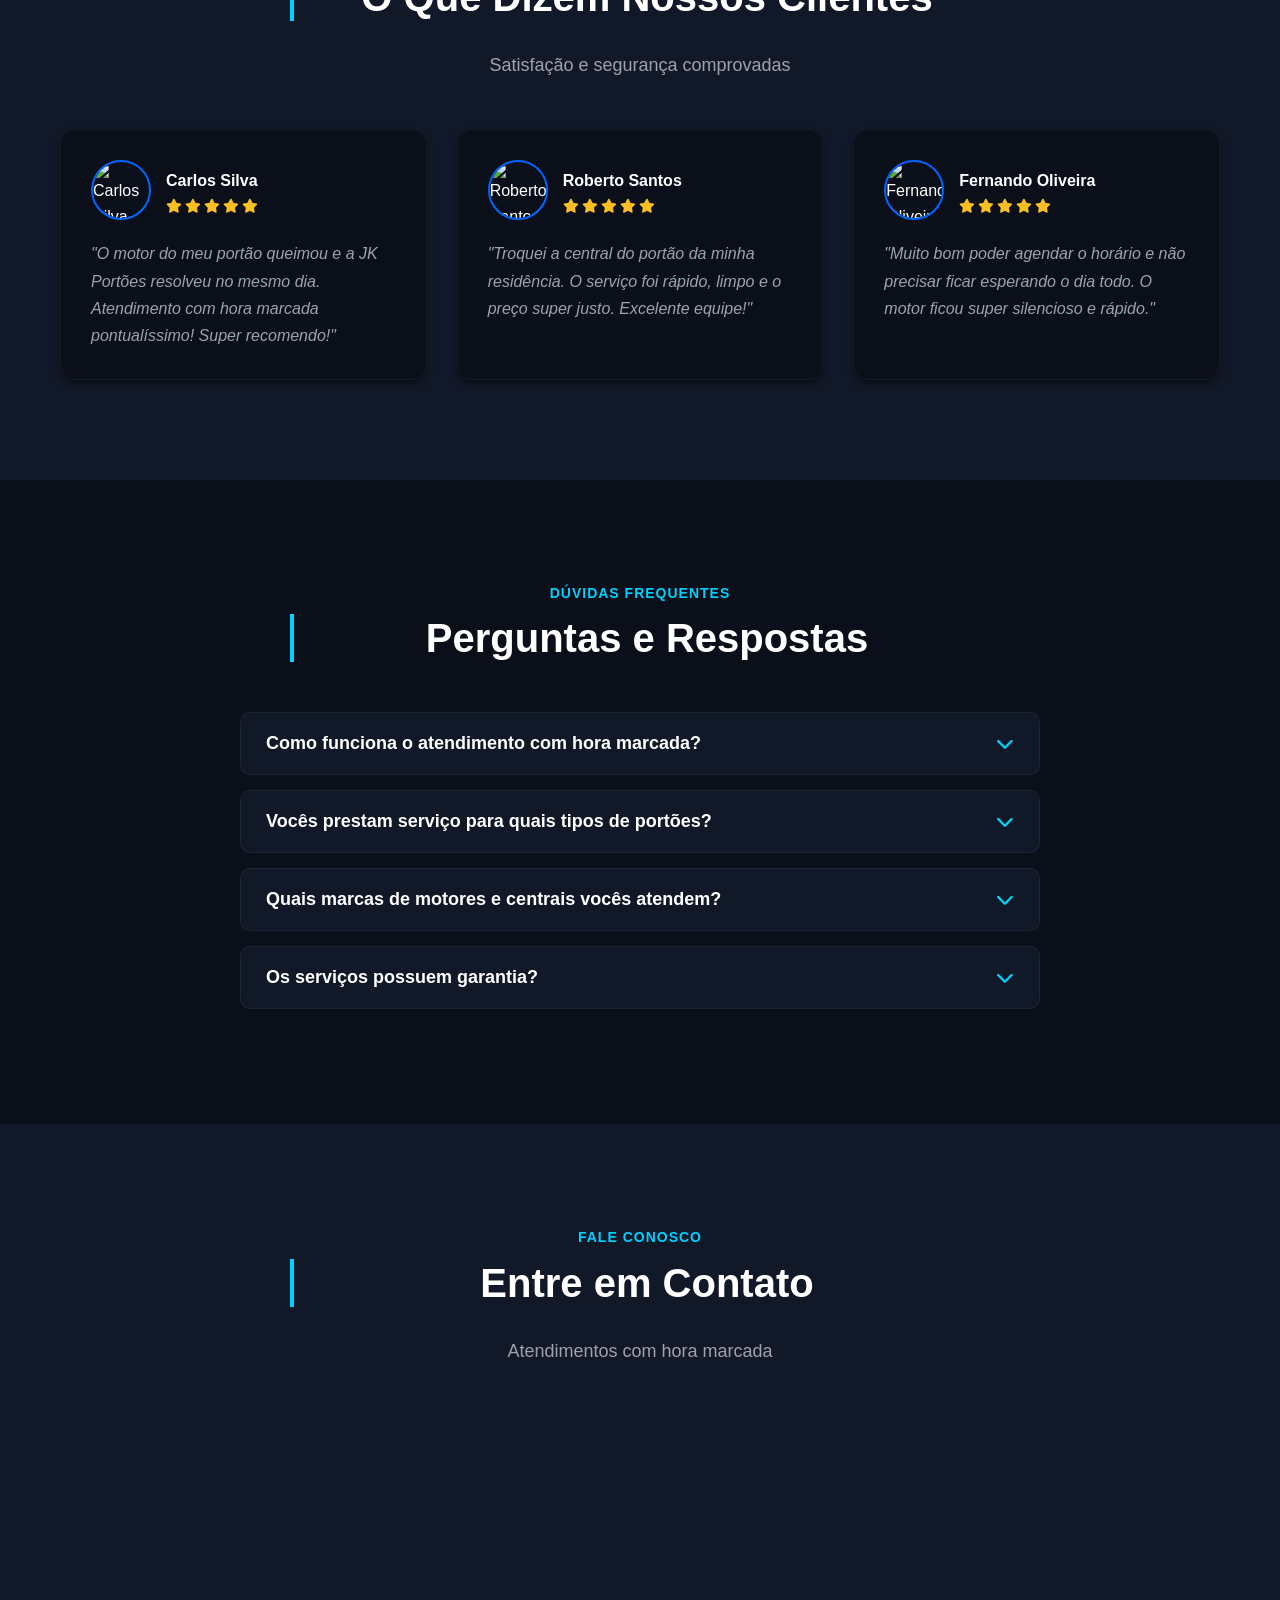
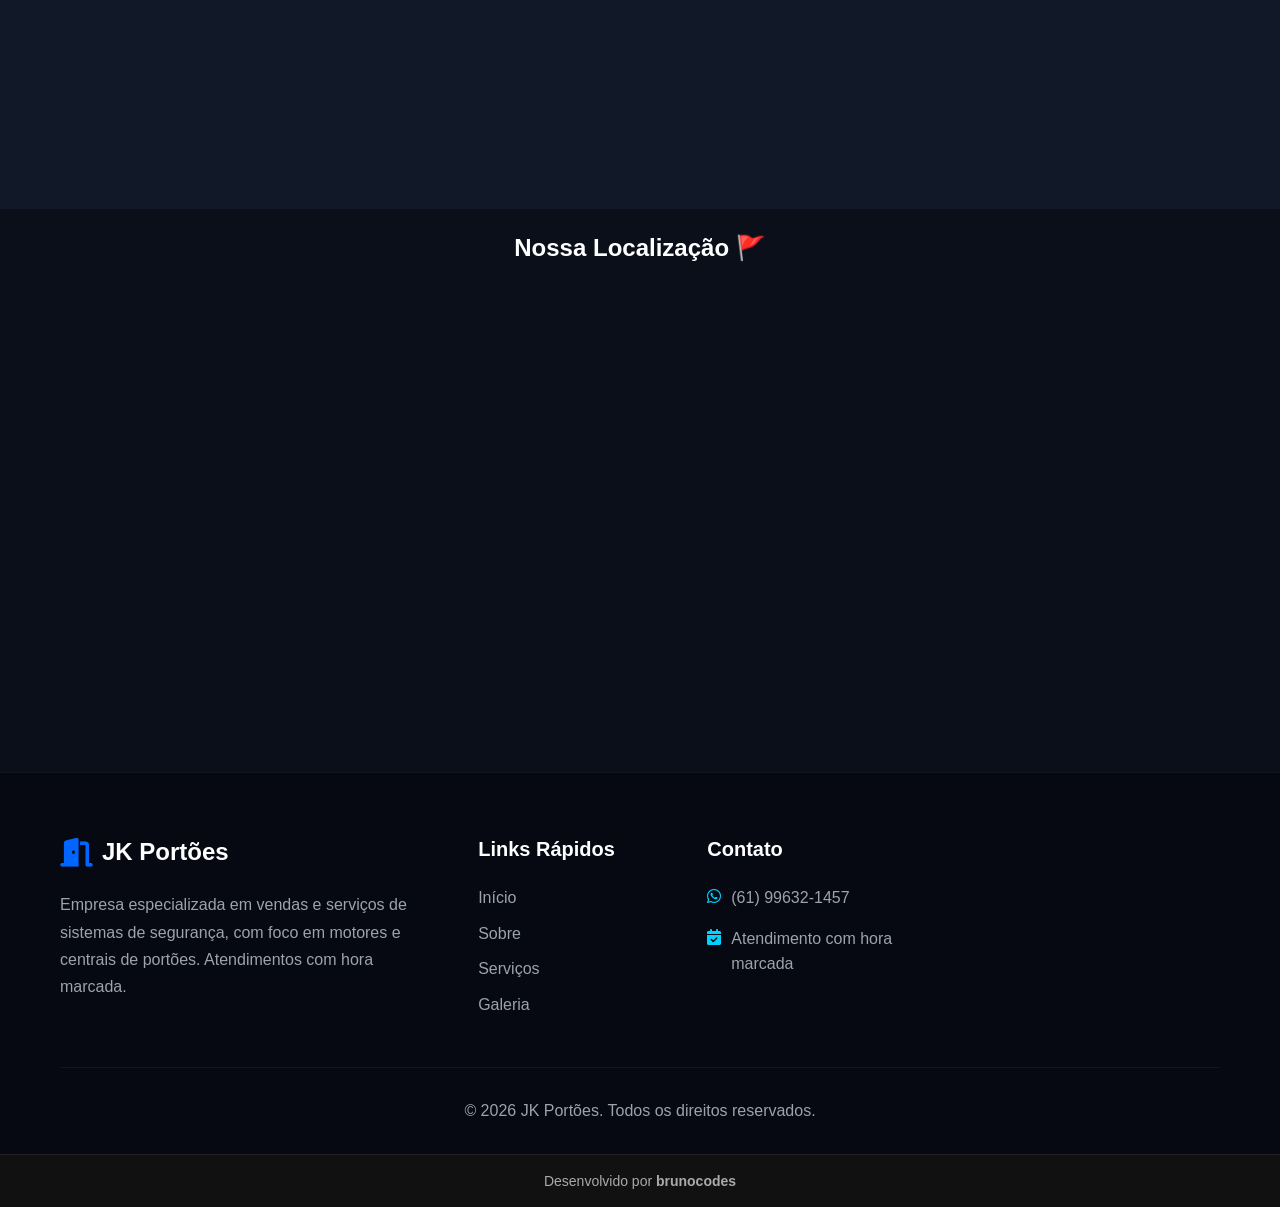
==== commit 36854222: "atualizacao do catalogo" ====
--- a/index.html
+++ b/index.html
@@ -4,7 +4,7 @@
 <head>
     <meta charset="UTF-8">
     <meta name="viewport" content="width=device-width, initial-scale=1.0">
-    <link rel="icon" type="image/x-icon" href="./img/jk.jpg">
+    <link rel="icon" type="image/x-icon" href="./img/jk.png">
     <title>JK Portões - Motores, Centrais e Sistemas de Segurança</title>
     <meta name="description"
         content="Especialista em vendas, instalação e manutenção de motores de portão, centrais eletrônicas e sistemas de segurança. Atendimentos com hora marcada.">
@@ -99,7 +99,7 @@
                 </div>
                 <div class="hero-image">
                     <div class="hero-circle">
-                        <img src="./img/jk.jpg"
+                        <img src="./img/jk.png"
                             alt="Motor de portão automático e segurança">
                     </div>
                 </div>
@@ -562,7 +562,7 @@
     <div class="credits">
         Desenvolvido por <a href="https://brunocodes.dev.br/" target="_blank" class="identification">brunocodes</a>
     </div>
-
+    <script src="produtos.js"></script>
     <script src="script.js"></script>
 </body>
 
--- a/style.css
+++ b/style.css
@@ -1276,7 +1276,8 @@
 
 .products-grid {
     display: grid;
-    grid-template-columns: repeat(auto-fit, minmax(260px, 1fr));
+    grid-template-columns: repeat(5, 1fr);
+    justify-content: center;
     gap: 25px;
 }
 
@@ -1284,7 +1285,6 @@
     background: var(--dark-card-color);
     border: 1px solid rgba(255, 255, 255, 0.05);
     border-radius: 12px;
-    padding: 20px;
     display: flex;
     flex-direction: column;
     justify-content: space-between;
@@ -1304,8 +1304,19 @@
     margin-bottom: 15px;
 }
 
+.produto-icone-img{
+    height: 300px;
+    width: 300px;
+    border-top-left-radius: 12px;
+    border-top-right-radius: 12px;
+}
+
 .product-title { font-size: 1.2rem; margin-bottom: 8px; }
 .product-desc { color: var(--gray-color); font-size: 0.9rem; margin-bottom: 15px; }
+
+.product-info {
+    padding: 20px;
+}
 
 .product-price {
     font-size: 1.3rem;
@@ -1425,4 +1436,167 @@
     gap: 10px;
 }
 
-.btn-checkout:hover { opacity: 0.9; }+.btn-checkout:hover { opacity: 0.9; }
+
+/* ==========================================================
+   RESPONSIVIDADE
+   ========================================================== */
+ 
+/* Telas grandes / notebooks (até 1200px) */
+@media (max-width: 1200px) {
+    .container {
+        max-width: 960px;
+    }
+ 
+    .products-grid {
+        grid-template-columns: repeat(4, 1fr);
+        gap: 20px;
+    }
+ 
+    .produto-icone-img {
+        height: 220px;
+        width: 100%;
+    }
+}
+ 
+/* Tablets paisagem (até 992px) */
+@media (max-width: 992px) {
+    .container {
+        max-width: 720px;
+    }
+ 
+    .hero-title {
+        font-size: 2.1rem;
+    }
+ 
+    .products-grid {
+        grid-template-columns: repeat(3, 1fr);
+        gap: 18px;
+    }
+ 
+    .produto-icone-img {
+        height: 180px;
+    }
+ 
+    .cart-modal {
+        max-width: 350px;
+    }
+}
+ 
+/* Tablets retrato / celulares grandes (até 768px) */
+@media (max-width: 768px) {
+    .container {
+        max-width: 100%;
+        padding: 0 16px;
+    }
+ 
+    .header-content {
+        padding: 12px 16px;
+    }
+ 
+    .logo {
+        font-size: 1.25rem;
+    }
+ 
+    .cart-btn {
+        padding: 8px 14px;
+        font-size: 0.9rem;
+    }
+ 
+    .hero-catalogo {
+        padding: 100px 0 30px;
+    }
+ 
+    .hero-title {
+        font-size: 1.8rem;
+    }
+ 
+    .hero-subtitle {
+        font-size: 0.95rem;
+        padding: 0 15px;
+    }
+ 
+    .catalog-section {
+        padding: 30px 16px;
+    }
+ 
+    .products-grid {
+        grid-template-columns: repeat(2, 1fr);
+        gap: 15px;
+    }
+ 
+    
+ 
+    .produto-icone-img {
+        height: 160px;
+        width: 100%;
+    }
+ 
+    .product-title {
+        font-size: 1.05rem;
+    }
+ 
+    .product-desc {
+        font-size: 0.85rem;
+    }
+ 
+    .product-price {
+        font-size: 1.15rem;
+    }
+ 
+    .cart-modal {
+        max-width: 100%;
+    }
+}
+ 
+/* Celulares pequenos (até 575px) */
+@media (max-width: 575px) {
+    .header-content {
+        flex-wrap: wrap;
+        gap: 10px;
+    }
+ 
+    .hero-title {
+        font-size: 1.5rem;
+    }
+ 
+    .hero-subtitle {
+        font-size: 0.85rem;
+    }
+ 
+    .section-title {
+        font-size: 1.1rem;
+    }
+ 
+    .products-grid {
+        grid-template-columns: 1fr;
+        gap: 15px;
+    }
+ 
+    .produto-icone-img {
+        height: 200px;
+        width: 100%;
+        object-fit: contain;
+    }
+ 
+    .product-icon {
+        font-size: 2.2rem;
+    }
+ 
+    .btn-add-cart {
+        font-size: 0.9rem;
+        padding: 9px;
+    }
+ 
+    .cart-modal {
+        padding: 18px;
+    }
+ 
+    .cart-total {
+        font-size: 1.05rem;
+    }
+ 
+    .btn-checkout {
+        font-size: 0.95rem;
+    }
+}
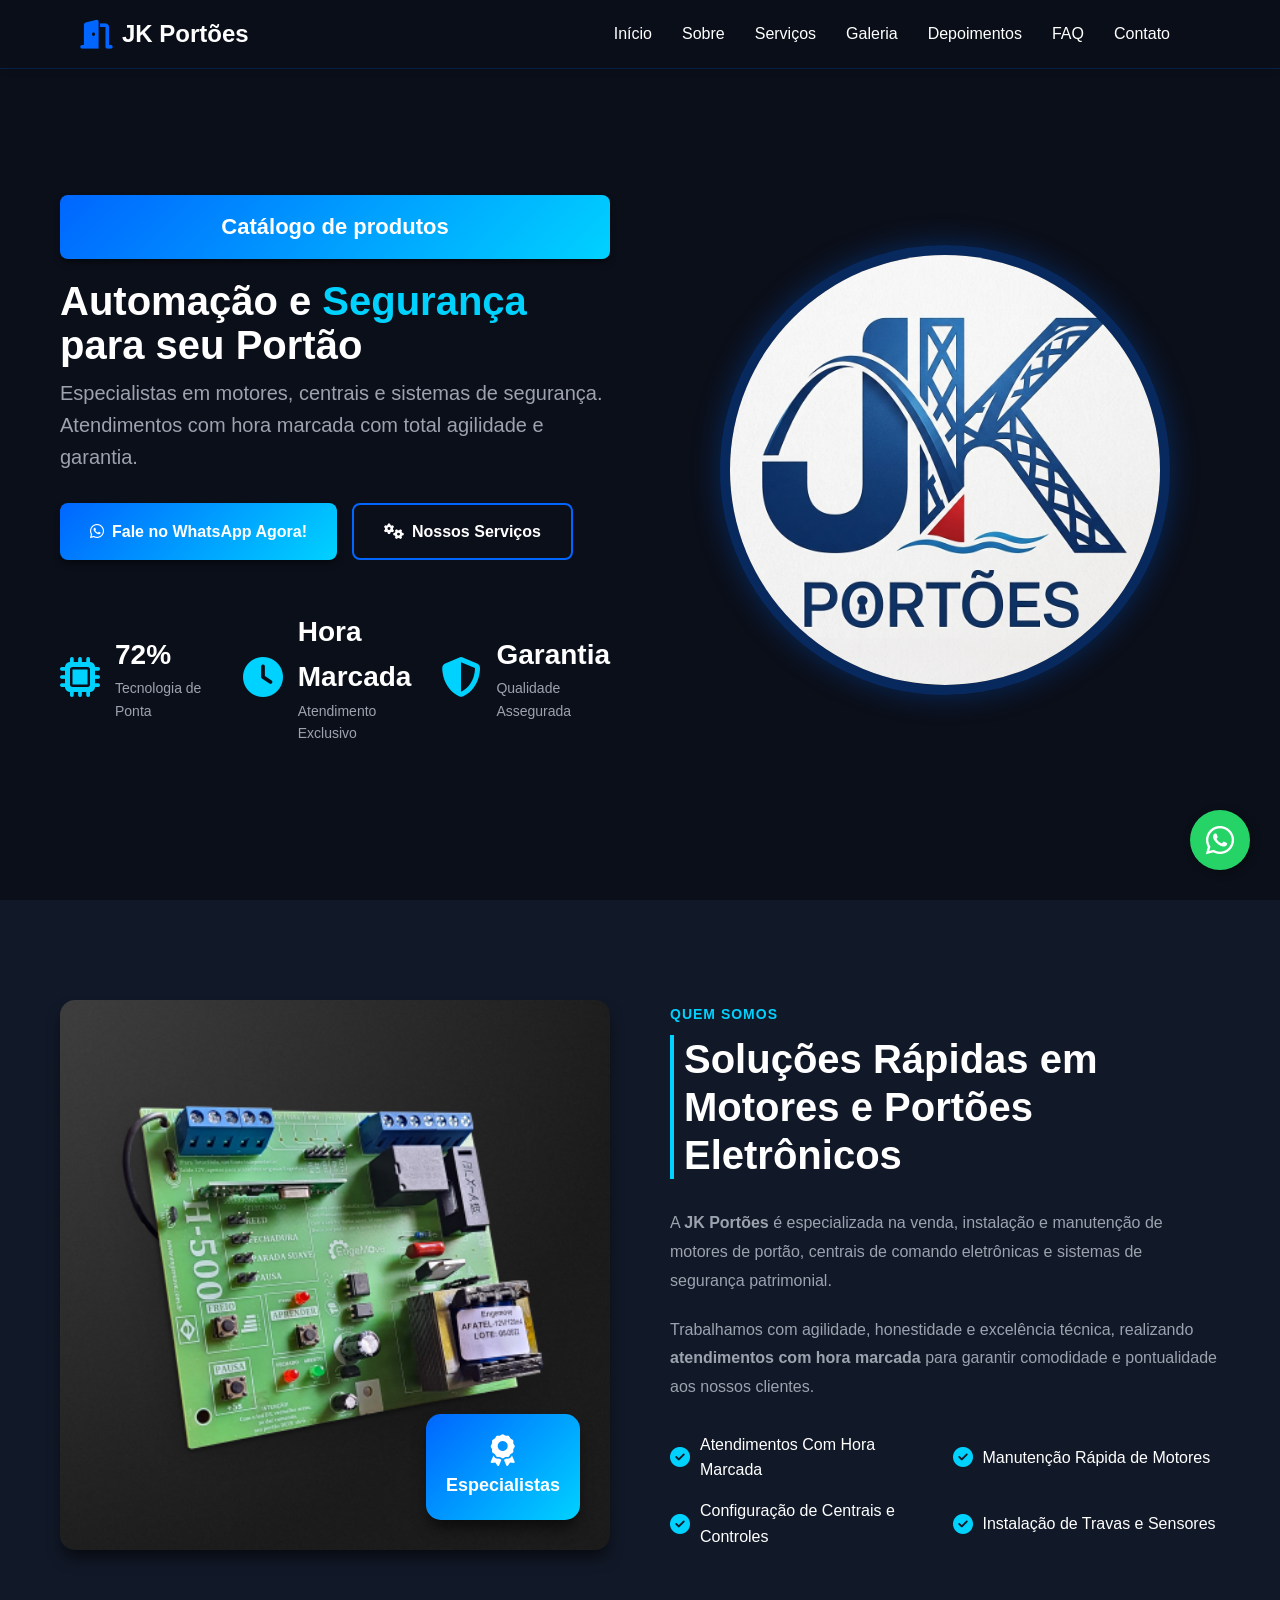
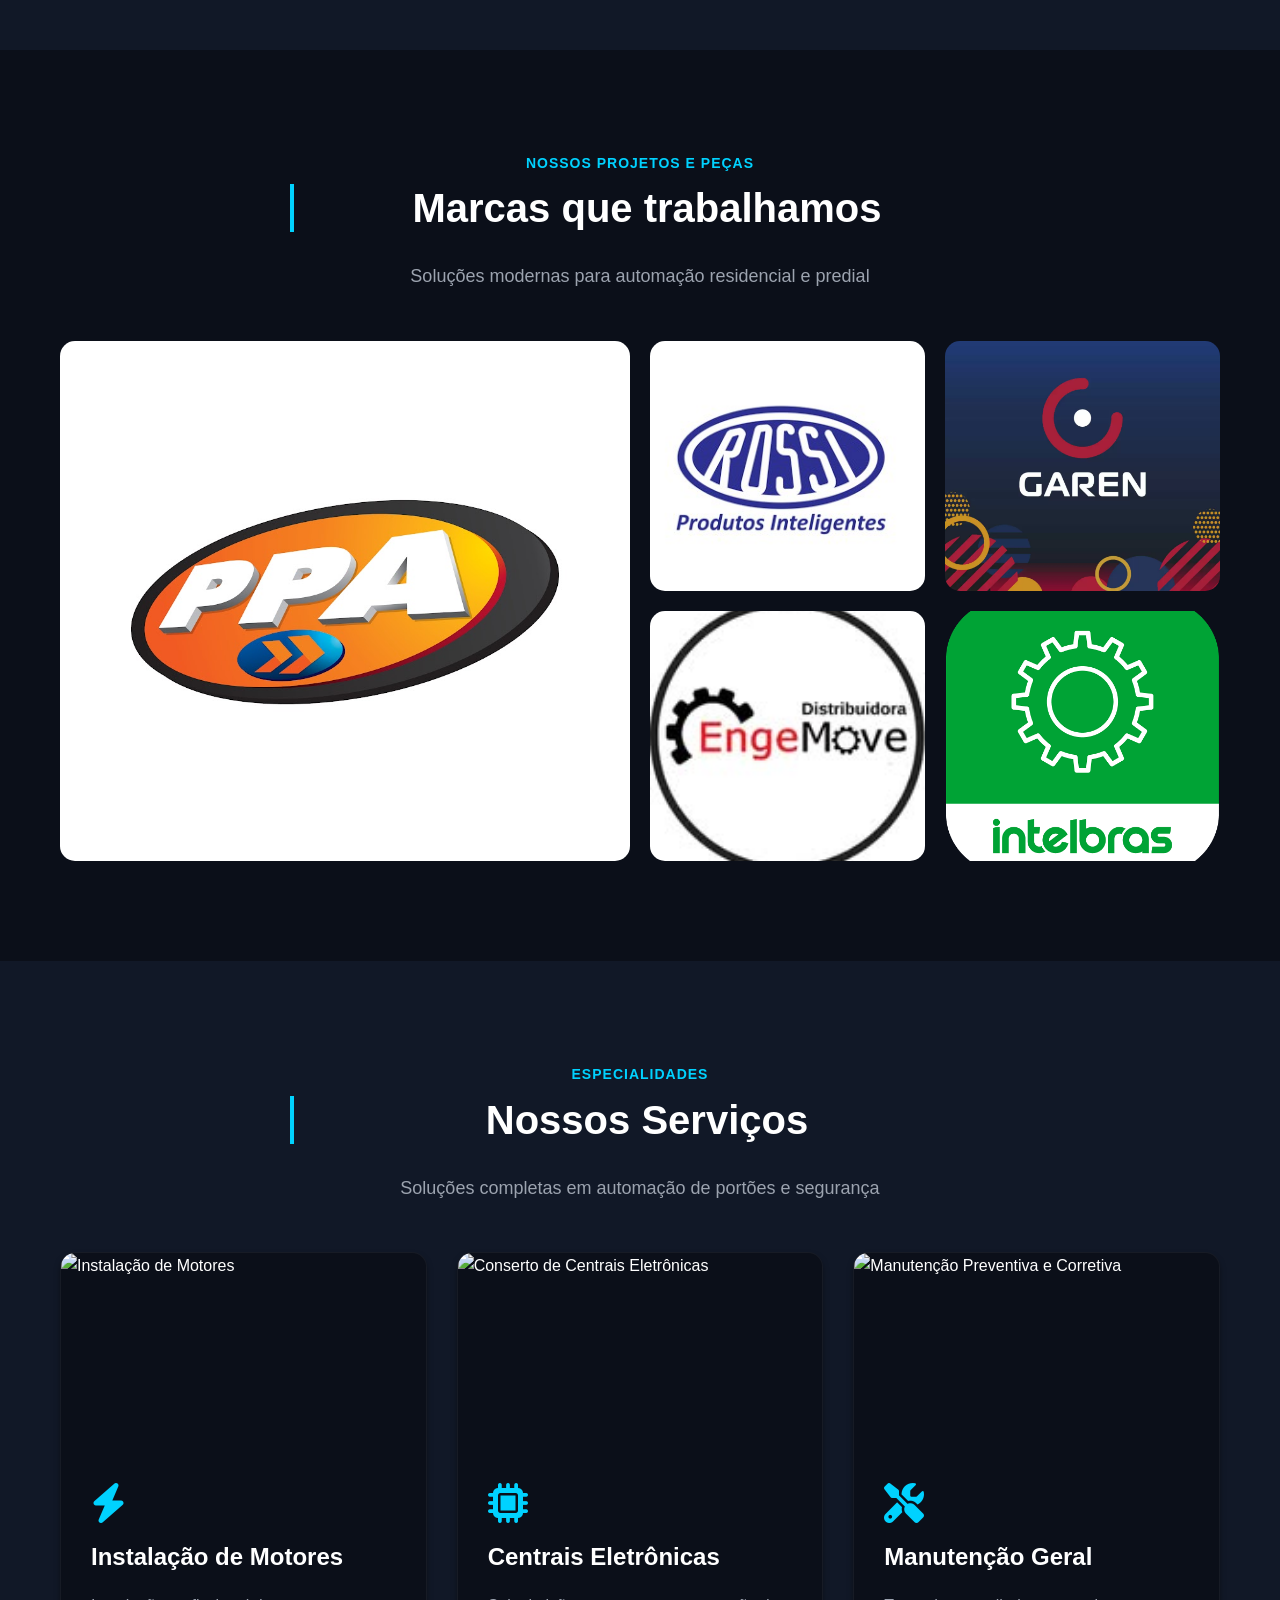
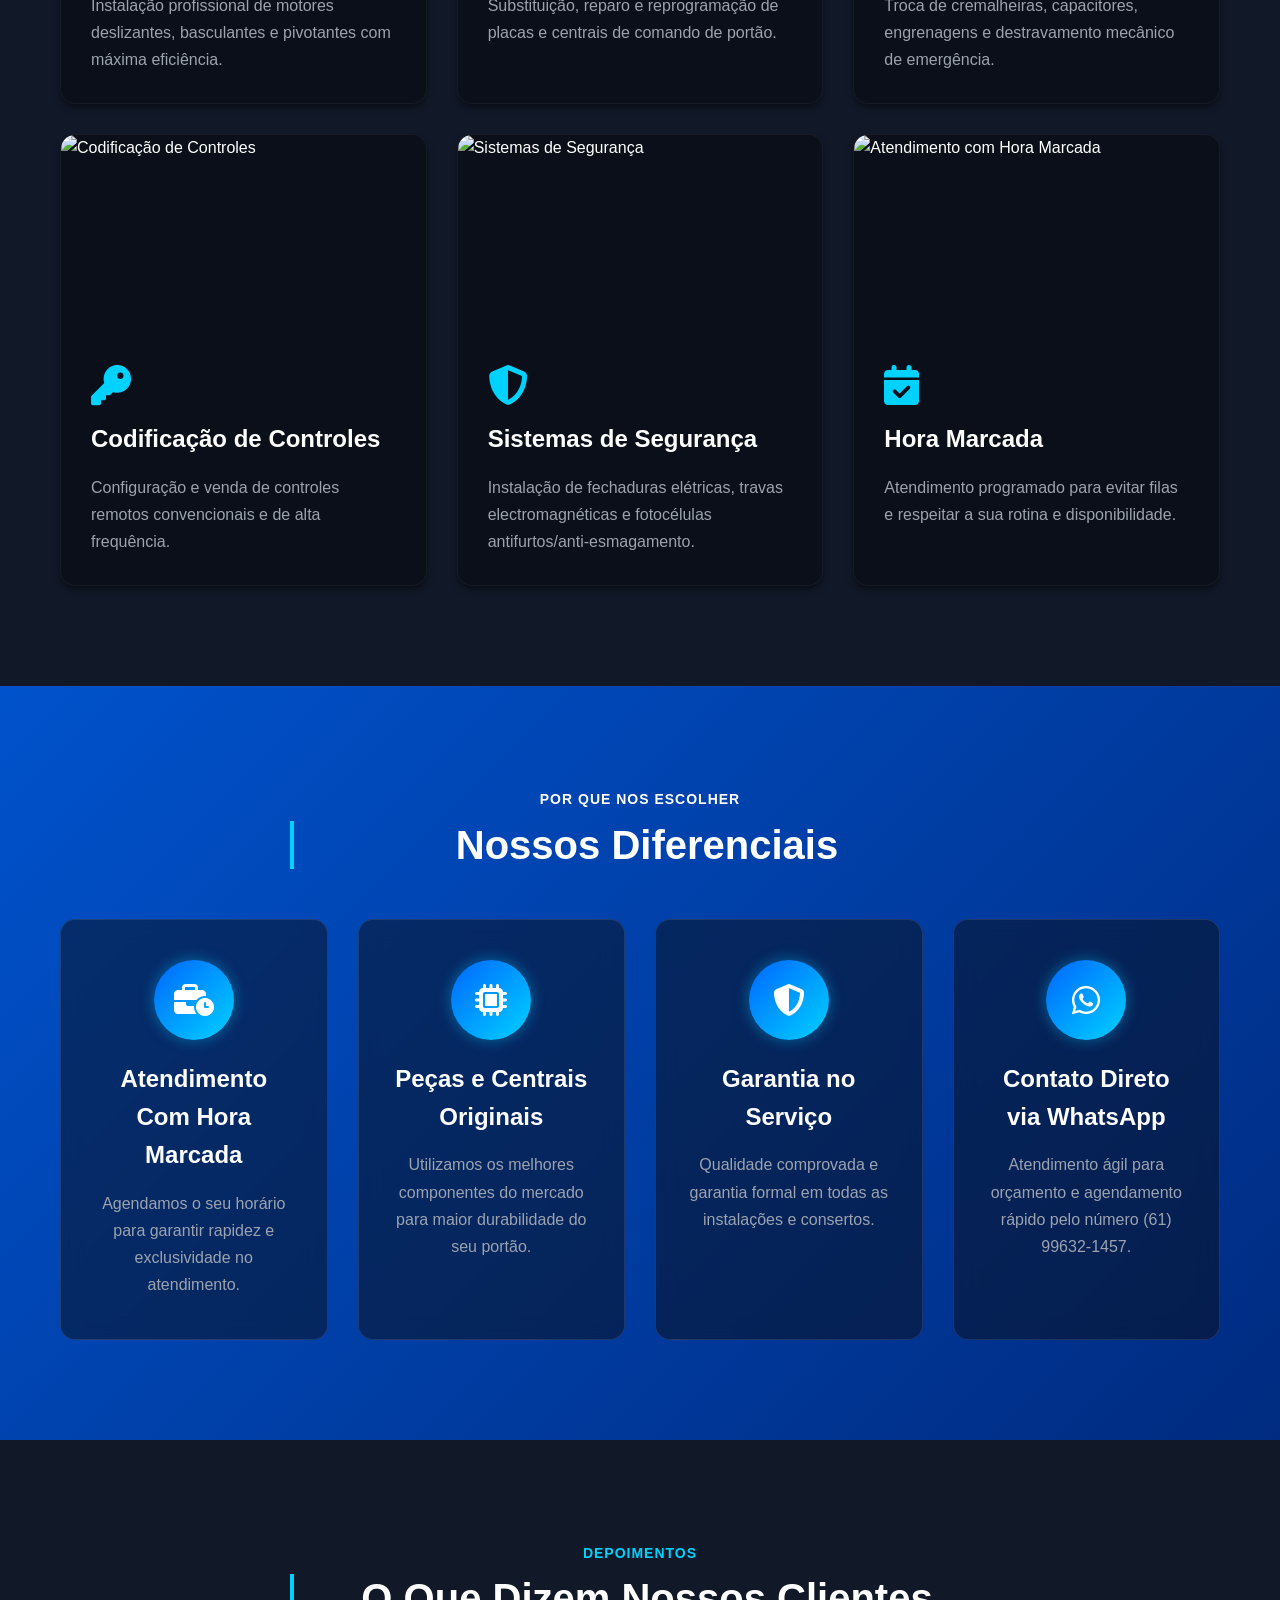
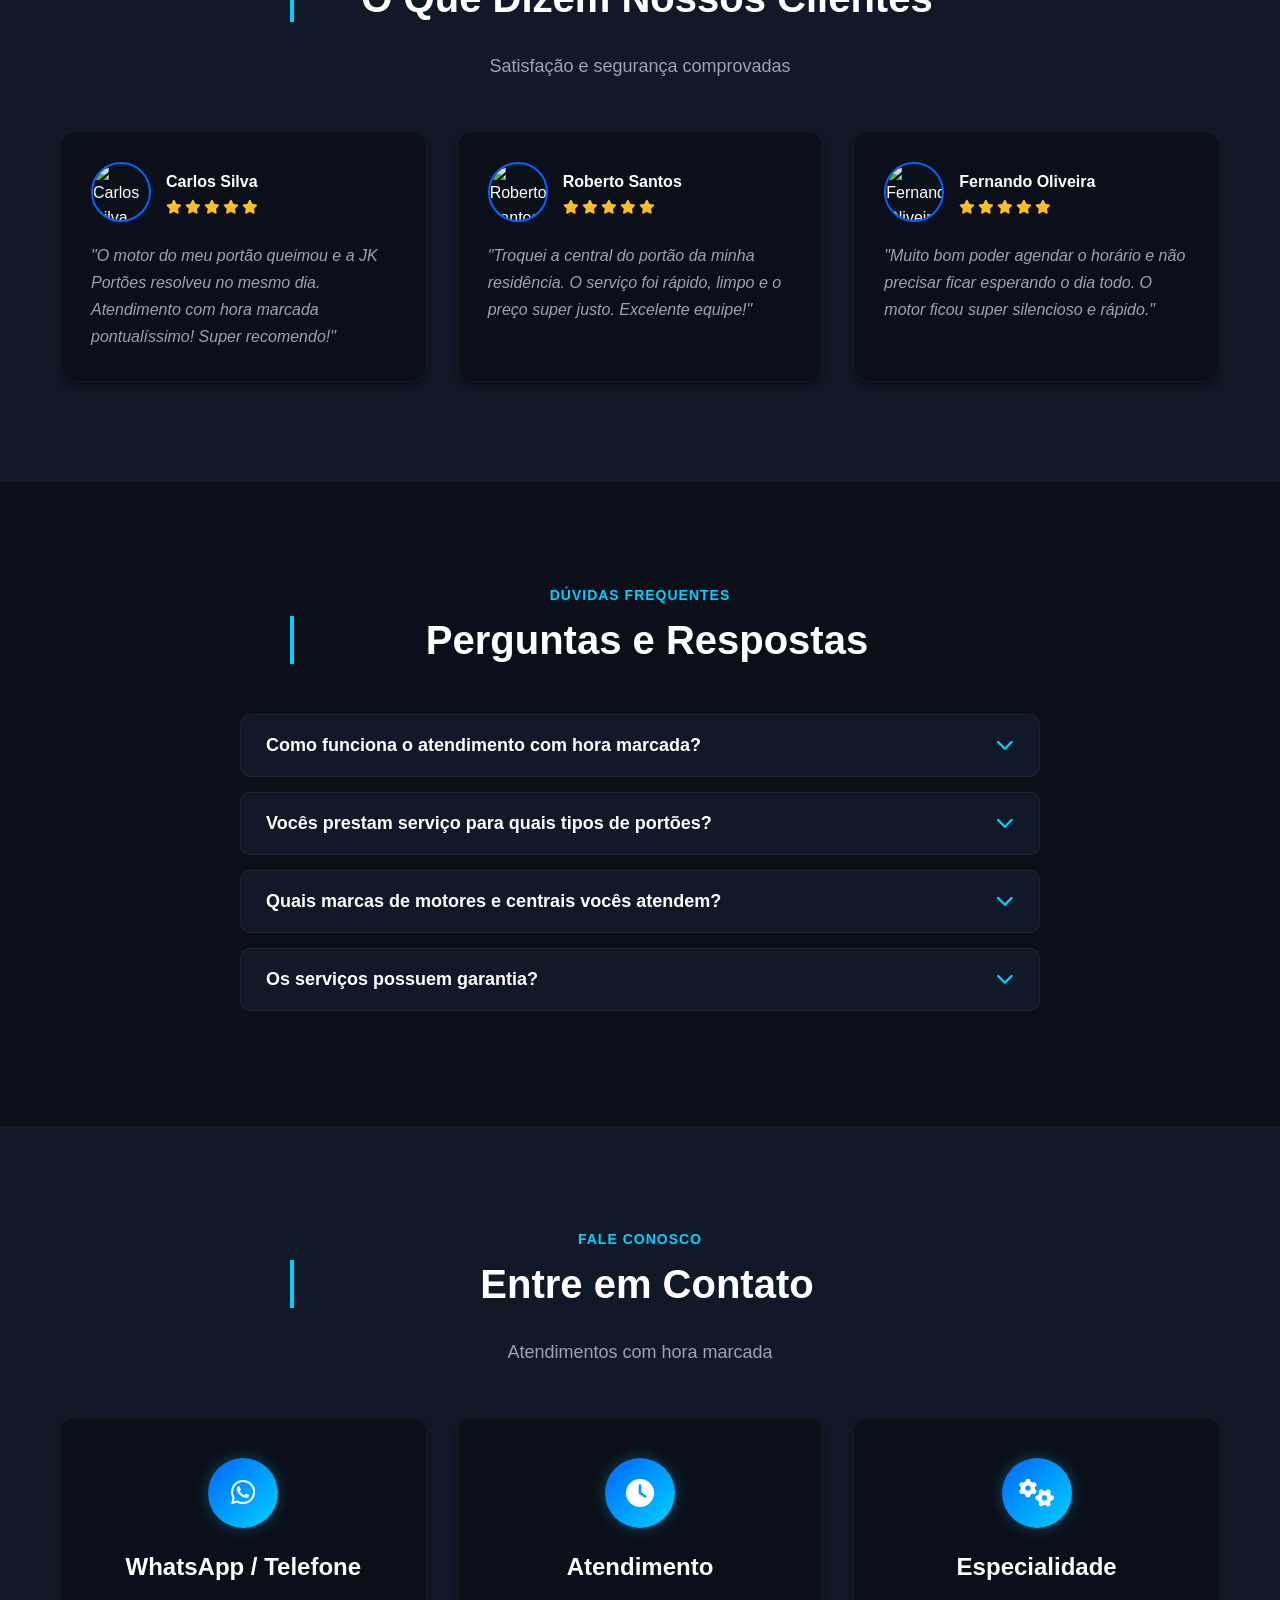
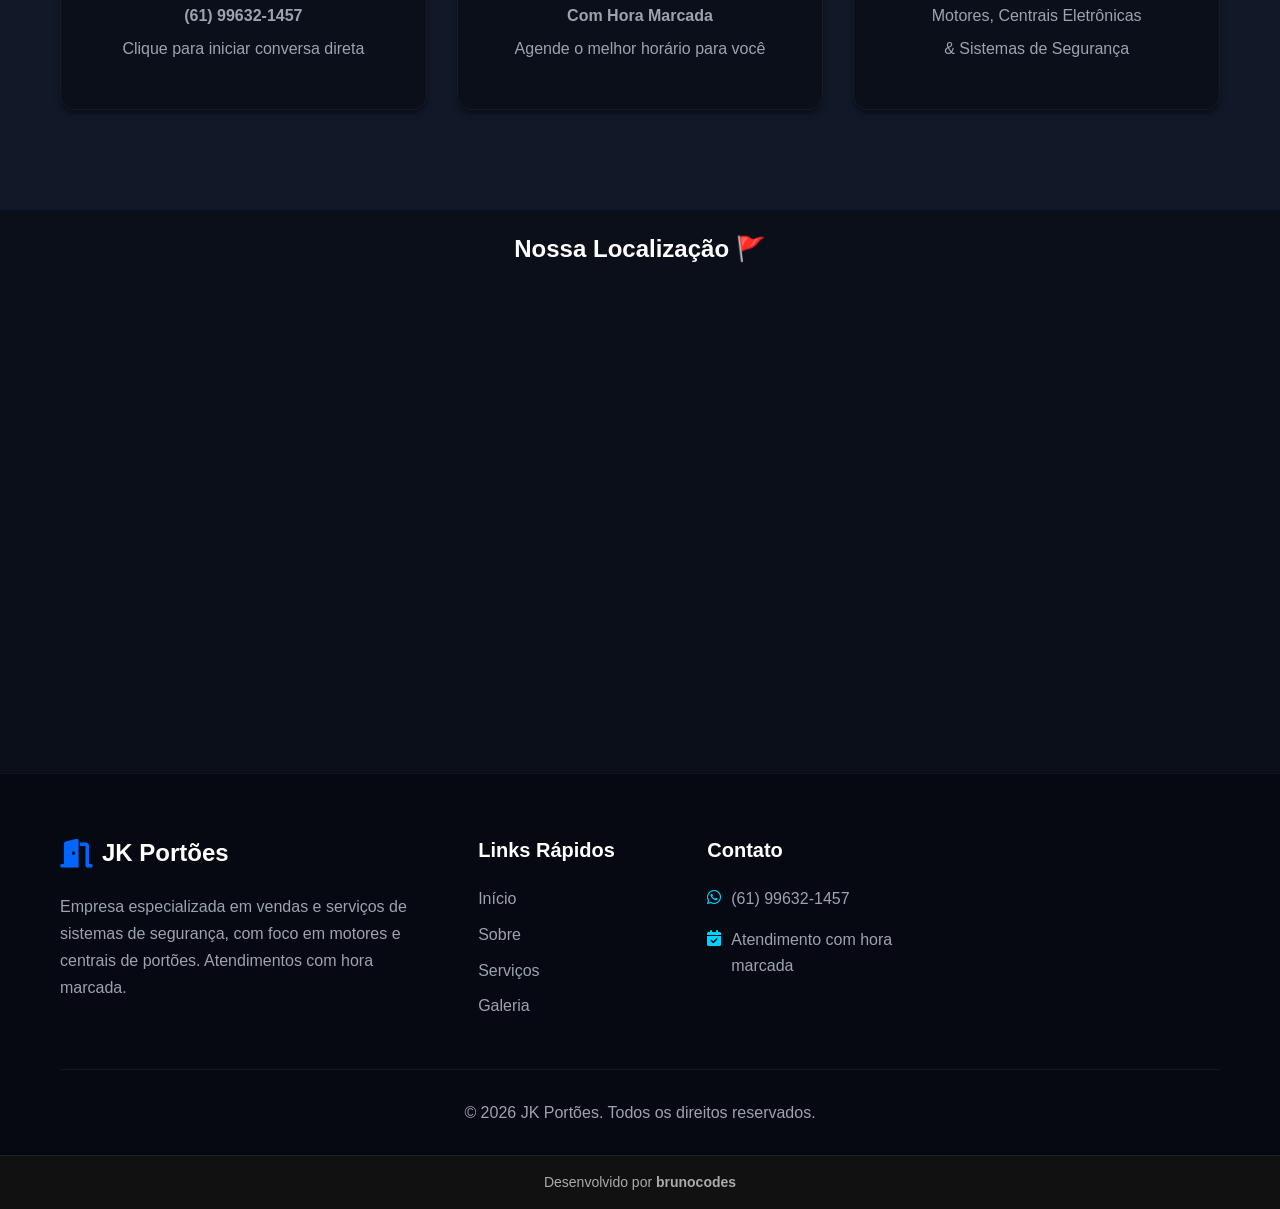
==== commit a5ae16a5: "adicionado imagens ao catalogo" ====
--- a/index.html
+++ b/index.html
@@ -112,7 +112,7 @@
         <div class="container">
             <div class="about-content">
                 <div class="about-image">
-                    <img src="https://images.unsplash.com/photo-1581092160607-ee22621dd758?w=800&q=80"
+                    <img src="./img/h500.png"
                         alt="Instalação de sistemas de segurança e motores">
                     <div class="about-badge">
                         <i class="fas fa-award"></i>
@@ -158,42 +158,42 @@
         <div class="container">
             <div class="section-header">
                 <span class="section-subtitle">Nossos Projetos e Peças</span>
-                <h2 class="section-title">Equipamentos e Tecnologia</h2>
+                <h2 class="section-title">Marcas que trabalhamos</h2>
                 <p class="section-description">
                     Soluções modernas para automação residencial e predial
                 </p>
             </div>
             <div class="gallery-grid">
                 <div class="gallery-item gallery-large">
-                    <img src="https://images.unsplash.com/photo-1558002038-1055907df827?w=800&q=80"
+                    <img src="./img/ppa.jpg"
                         alt="Portão Automático Inteligente">
                     <div class="gallery-overlay">
                         <i class="fas fa-search-plus"></i>
                     </div>
                 </div>
                 <div class="gallery-item">
-                    <img src="https://images.unsplash.com/photo-1518770660439-4636190af475?w=600&q=80"
+                    <img src="./img/rossi.jfif"
                         alt="Central Eletrônica de Portão">
                     <div class="gallery-overlay">
                         <i class="fas fa-search-plus"></i>
                     </div>
                 </div>
                 <div class="gallery-item">
-                    <img src="https://images.unsplash.com/photo-1581092335397-9583fe92d232?w=600&q=80"
+                    <img src="./img/garen.webp"
                         alt="Manutenção e Manuseio de Componentes">
                     <div class="gallery-overlay">
                         <i class="fas fa-search-plus"></i>
                     </div>
                 </div>
                 <div class="gallery-item">
-                    <img src="https://images.unsplash.com/photo-1508614589041-895b88991e3e?w=600&q=80"
+                    <img src="./img/engemove.jpg"
                         alt="Câmeras e Segurança Integrada">
                     <div class="gallery-overlay">
                         <i class="fas fa-search-plus"></i>
                     </div>
                 </div>
                 <div class="gallery-item">
-                    <img src="https://images.unsplash.com/photo-1563986768609-322da13575f3?w=600&q=80"
+                    <img src="./img/intelbras.png"
                         alt="Controle de Acesso Eletrônico">
                     <div class="gallery-overlay">
                         <i class="fas fa-search-plus"></i>
